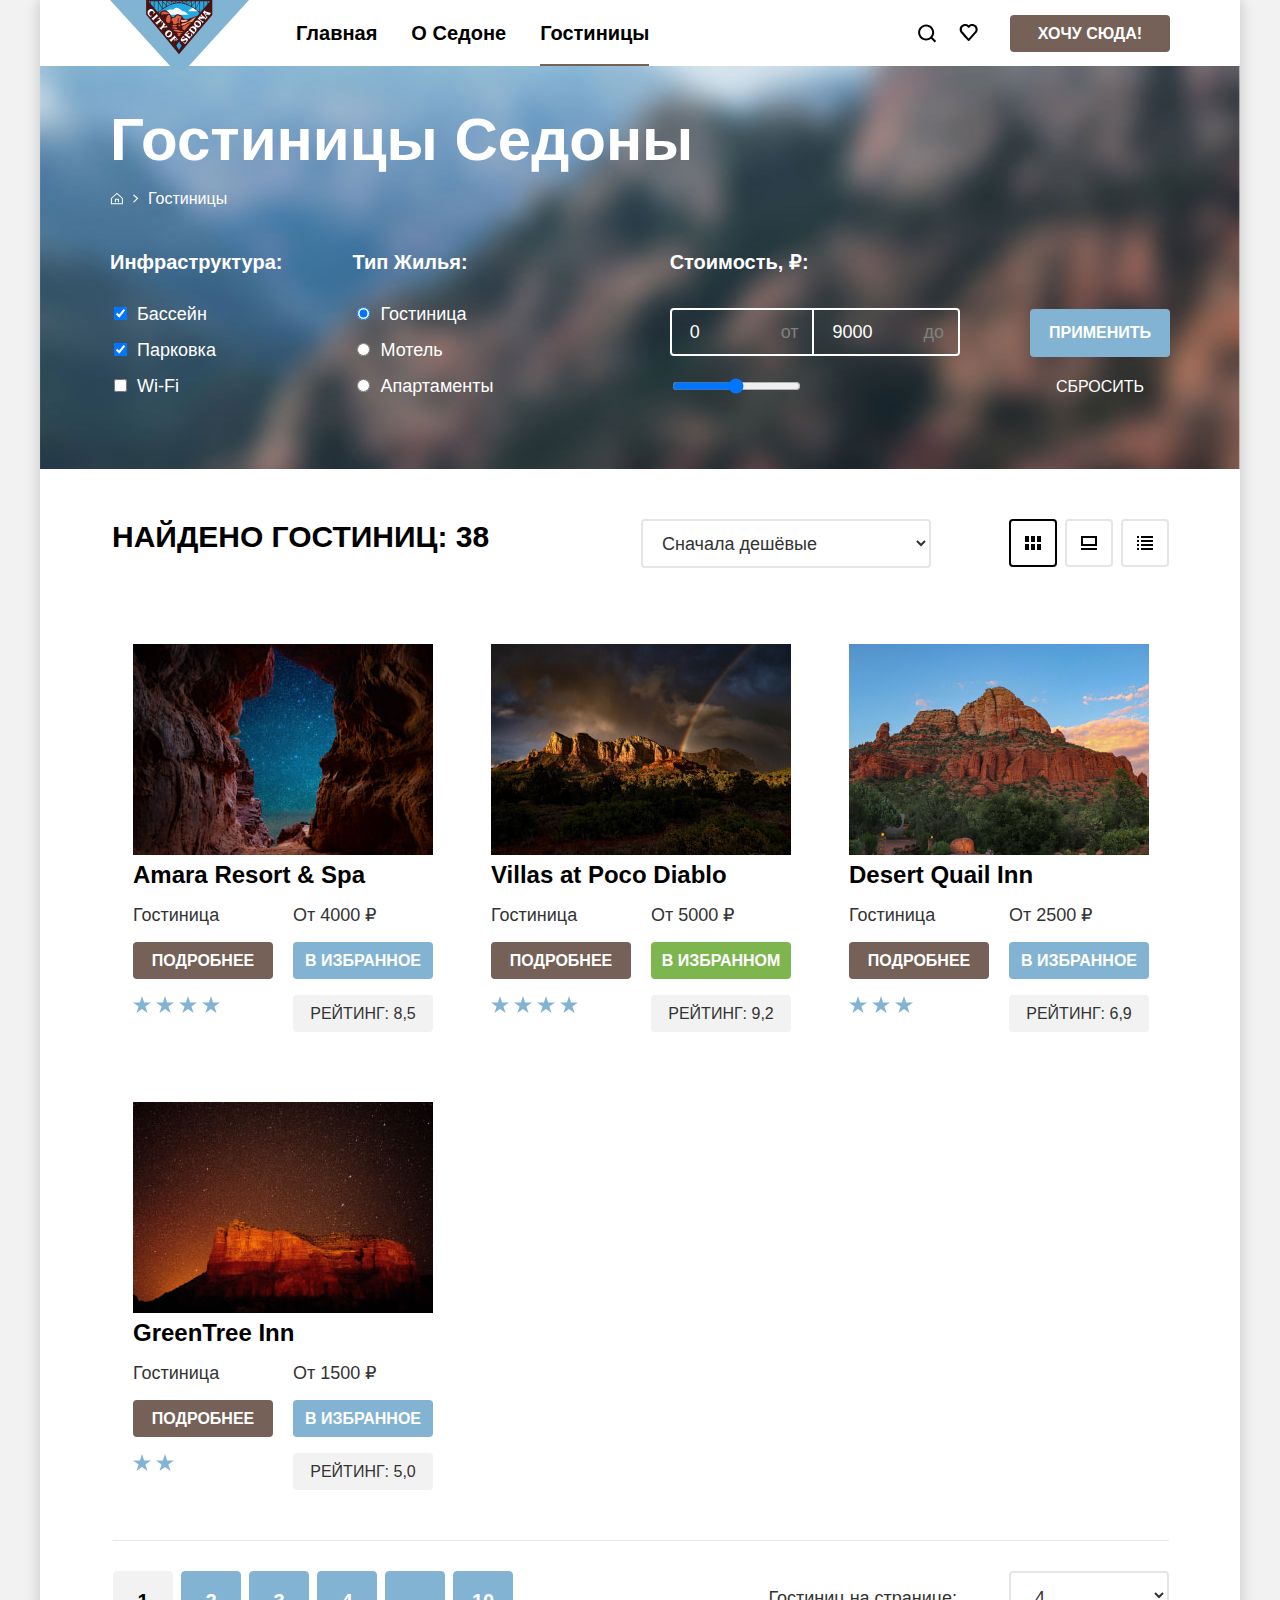
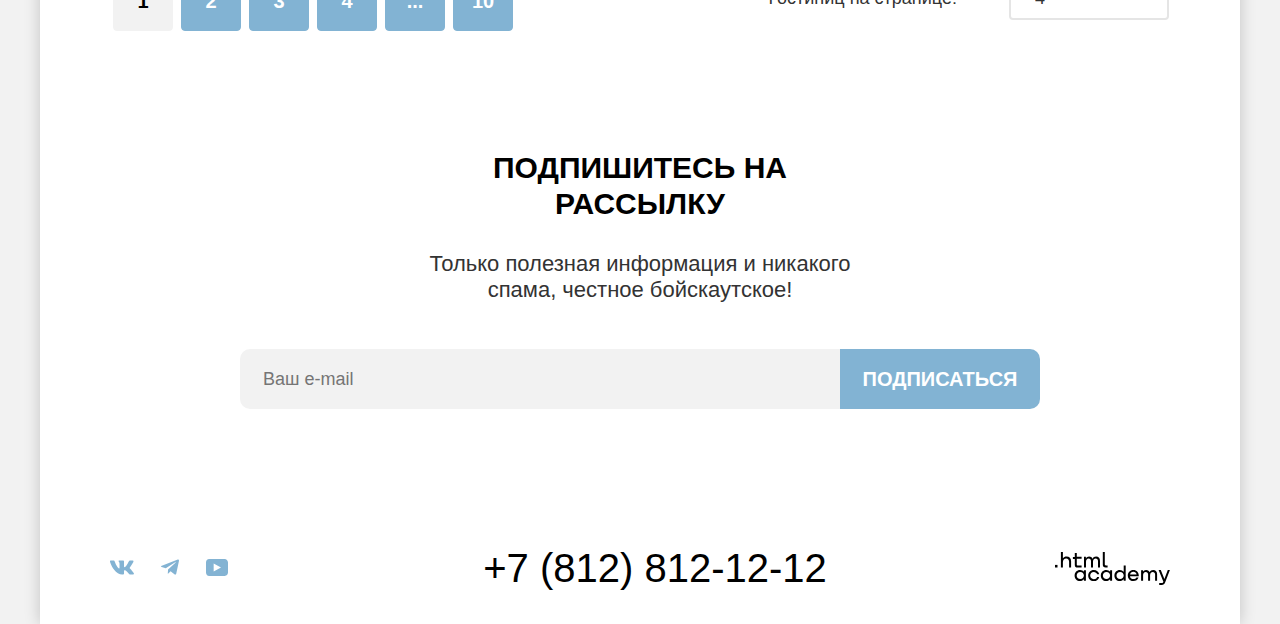
==== catalog.html @ 5675b935 "Сделаны правки после проверки PR." ====
<!DOCTYPE html>
<html lang="ru">
  <head>
    <meta charset="utf-8">
    <title>HTML Academy: Гостиницы Седоны</title>
    <link rel="stylesheet" href="styles/styles.css">
    <link rel="icon" type="image/x-icon" href="images/icons/favicon.svg">
  </head>
  <body>
    <div class="wrapper">
      <h1 class="visually-hidden">Добро пожаловать в Седону!</h1>
      <header class="page-header">
        <a class="page-header-logo" href="index.html"><img src="images/logo/city-of-sedona-logo.svg" width="139" height="70" alt="Логотип Седона"></a>
        <nav class="navigation">
          <h2 class="visually-hidden">Навигация по сайту</h2>
          <ul class="navigation-list">
            <li class="navigation-list-item"><a class="navigation-list-link" href="index.html">Главная</a></li>
            <li class="navigation-list-item"><a class="navigation-list-link" href="#">О Седоне</a></li>
            <li class="navigation-list-item item-current"><a class="navigation-list-link link-current" href="catalog.html">Гостиницы</a></li>
          </ul>
          <ul class="navigation-user">
            <li class="navigation-user-item">
              <a class="navigation-user-link" href="#">
                <span class="visually-hidden">Поиск</span>
                <svg class="navigation-icon" width="19" height="19" viewBox="0 0 19 19" fill="currentColor" xmlns="http://www.w3.org/2000/svg">
                  <path d="M18.1585 17.05L14.448 13.35C15.4508 12.05 16.1528 10.35 16.1528 8.44995C16.1528 4.04995 12.5426 0.449951 8.13013 0.449951C3.71764 0.449951 0.107422 4.14995 0.107422 8.54995C0.107422 12.95 3.71764 16.55 8.13013 16.55C9.93524 16.55 11.6401 15.95 13.044 14.85L16.7545 18.55L18.1585 17.05ZM8.13013 14.55C4.82076 14.55 2.1131 11.85 2.1131 8.54995C2.1131 5.24995 4.82076 2.54995 8.13013 2.54995C11.4395 2.54995 14.1472 5.24995 14.1472 8.54995C14.1472 11.85 11.4395 14.55 8.13013 14.55Z"/>
                </svg>
              </a>
            </li>
            <li class="navigation-user-item">
              <a class="navigation-user-link" href="#">
                <span class="visually-hidden">Избранное</span>
                <svg class="navigation-icon" width="19" height="17" viewBox="0 0 19 17" fill="currentColor" xmlns="http://www.w3.org/2000/svg">
                  <path d="M9.57663 17C9.27578 17 8.97493 16.9 8.77436 16.6C3.35903 10.5 2.05534 9.1 1.75449 8.7C1.0525 7.8 0.651367 6.6 0.651367 5.4C0.651367 2.4 3.05818 0 6.16698 0C7.47067 0 8.67407 0.5 9.67691 1.3C10.6797 0.5 11.9834 0 13.1868 0C16.1954 0 18.7025 2.4 18.7025 5.4C18.7025 6.7 18.201 7.9 17.3988 8.8L10.3789 16.7C10.1783 16.9 9.97776 17 9.57663 17ZM3.5596 7.5C3.86045 7.9 7.06953 11.5 9.67691 14.4L15.8945 7.4C16.3959 6.9 16.5965 6.2 16.5965 5.4C16.5965 3.6 15.0922 2.1 13.2871 2.1C12.2843 2.1 11.2815 2.6 10.5795 3.4C10.2786 3.7 9.97776 3.8 9.67691 3.8C9.37606 3.8 9.07521 3.6 8.87464 3.4C8.17265 2.6 7.16982 2.1 6.16698 2.1C4.36187 2.1 2.85761 3.6 2.85761 5.4C2.75733 6.3 3.15846 7 3.5596 7.5C3.45931 7.5 3.45931 7.5 3.5596 7.5Z"/>
                </svg>
              </a>
            </li>
            <li class="navigation-user-item">
              <a href="#" class="button navigation-button">Хочу сюда!</a>
            </li>
          </ul>
        </nav>
      </header>
      <main class="main-container main-inner">
        <header class="inner-header">
          <h1 class="inner-header-title">Гостиницы Седоны</h1>
          <ul class="breadcrumbs">
            <li class="breadcrumbs-item">
              <a class="breadcrumbs-link" href="index.html">
                <span class="visually-hidden">Главная</span>
              </a>
            </li>
            <li class="breadcrumbs-item"><a class="breadcrumbs-link">Гостиницы</a></li>
          </ul>
          <form class="hotels-filter" action="https://echo.htmlacademy.ru/" method="get">
            <div class="form-group-column first">
              <fieldset class="hotels-filter-group">
                <legend class="hotels-filter-title">Инфраструктура:</legend>
                <ul class="hotels-filter-list">
                  <li class="hotels-filter-item">
                    <label class="control">
                      <input class="control-input" type="checkbox" name="swimming-pool" checked>Бассейн
                    </label>
                  </li>
                  <li class="hotels-filter-item">
                    <label class="control">
                      <input class="control-input" type="checkbox" name="parking" checked>Парковка
                    </label>
                  </li>
                  <li class="hotels-filter-item">
                    <label class="control">
                      <input class="control-input" type="checkbox" name="wi-fi">Wi-Fi
                    </label>
                  </li>
                </ul>
              </fieldset>
              <fieldset class="hotels-filter-group">
                <legend class="hotels-filter-title">Тип Жилья:</legend>
                <ul class="hotels-filter-list">
                  <li class="hotels-filter-item">
                    <label class="control">
                      <input class="control-input" type="radio" name="housing-type" value="hotel" checked>Гостиница
                    </label>
                  </li>
                  <li class="hotels-filter-item">
                    <label class="control">
                      <input class="control-input" type="radio" name="housing-type" value="motel">Мотель
                    </label>
                  </li>
                  <li class="hotels-filter-item">
                    <label class="control">
                      <input class="control-input" type="radio" name="housing-type" value="apartments">Апартаменты
                    </label>
                  </li>
                </ul>
              </fieldset>
            </div>
            <div class="form-group-column second">
              <fieldset class="hotels-filter-group">
                <legend class="hotels-filter-title">Стоимость, ₽:</legend>
                <div class="range-input-container">
                  <input type="text" class="range-value-input" value="0">
                  <span class="range-value-text border">от</span>
                  <input type="text" class="range-value-input"  value="9000">
                  <span class="range-value-text">до</span>
                </div>
                <input type="range" class="range-control">
              </fieldset>
              <div class="buttons-group">
                <button class="button apply-filters-button" type="submit">Применить</button>
                <button class="button clear-filters-button" type="reset">Сбросить</button>
              </div>
            </div>
          </form>
        </header>
        <section class="catalog-hotels">
          <h2 class="visually-hidden">Результаты поиска</h2>
          <div class="catalog-hotels-result-header">
            <h3 class="catalog-hotels-title">Найдено Гостиниц: 38</h3>
            <div class="hotels-sorting-set">
              <select class="select-control sorting-select" aria-label="Сортировка">
                <option value="cheap">Сначала дешёвые</option>
                <option value="popular">Сначала популярные</option>
                <option value="expensive">Сначала дорогие</option>
              </select>
              <a href="#" class="button-view view-current">
                <span class="visually-hidden">Таблица</span>
                <img src="images/icons/icon-table.png" width="16" height="14">
              </a>
              <a class="button-view" href="#">
                <span class="visually-hidden">Слайдшоу</span>
                <img src="images/icons/icon-slideshow.png" width="16" height="14">
              </a>
              <a class="button-view" href="#">
                <span class="visually-hidden">Список</span>
                <img src="images/icons/icon-list.png" width="16" height="14">
              </a>
            </div>
          </div>
          <ul class="hotels-list">
            <li class="hotel-card">
              <a class="hotel-card-link" href="#">
                <img class="hotel-card-image" src="images/hotels/hotel-01.jpg" width="300" height="211" alt="Гостиница Amara Resort & Spa">
                <h4 class="hotel-card-title">Amara Resort & Spa</h4>
              </a>
              <div class="hotel-card-details">
                <span class="hotel-card-type">Гостиница</span>
                <span class="hotel-card-price">От 4000 ₽</span>
                <a class="button hotel-card-button-details" href="#">Подробнее</a>
                <a class="button hotel-card-button-to-favorites" href="#">В избранное</a>
                <div class="hotel-card-ratings-stars">
                  <span></span>
                  <span></span>
                  <span></span>
                  <span></span>
                </div>
                <span class="hotel-card-ratings-text">РЕЙТИНГ: 8,5</span>
              </div>
            </li>
            <li class="hotel-card">
              <a class="hotel-card-link" href="#">
                <img class="hotel-card-image" src="images/hotels/hotel-02.jpg" width="300" height="211" alt="Гостиница Villas at Poco Diablo">
                <h4 class="hotel-card-title">Villas at Poco Diablo</h4>
              </a>
              <div class="hotel-card-details">
                <span class="hotel-card-type">Гостиница</span>
                <span class="hotel-card-price">От 5000 ₽</span>
                <a class="button hotel-card-button-details" href="#">Подробнее</a>
                <a class="button hotel-card-button-in-favorites" href="#">В избранном</a>
                <div class="hotel-card-ratings-stars">
                  <span></span>
                  <span></span>
                  <span></span>
                  <span></span>
                </div>
                <span class="hotel-card-ratings-text">РЕЙТИНГ: 9,2</span>
              </div>
            </li>
            <li class="hotel-card">
              <a class="hotel-card-link" href="#">
                <img class="hotel-card-image" src="images/hotels/hotel-03.jpg" width="300" height="211" alt="Гостиница Desert Quail Inn">
                <h4 class="hotel-card-title">Desert Quail Inn</h4>
              </a>
              <div class="hotel-card-details">
                <span class="hotel-card-type">Гостиница</span>
                <span class="hotel-card-price">От 2500 ₽</span>
                <a class="button hotel-card-button-details" href="#">Подробнее</a>
                <a class="button hotel-card-button-to-favorites" href="#">В избранное</a>
                <div class="hotel-card-ratings-stars">
                  <span></span>
                  <span></span>
                  <span></span>
                </div>
                <span class="hotel-card-ratings-text">РЕЙТИНГ: 6,9</span>
              </div>
            </li>
            <li class="hotel-card">
              <a class="hotel-card-link" href="#">
                <img class="hotel-card-image" src="images/hotels/hotel-04.jpg" width="300" height="211" alt="Гостиница GreenTree Inn">
                <h4 class="hotel-card-title">GreenTree Inn</h4>
              </a>
              <div class="hotel-card-details">
                <span class="hotel-card-type">Гостиница</span>
                <span class="hotel-card-price">От 1500 ₽</span>
                <a class="button hotel-card-button-details" href="#">Подробнее</a>
                <a class="button hotel-card-button-to-favorites" href="#">В избранное</a>
                <div class="hotel-card-ratings-stars">
                  <span></span>
                  <span></span>
                </div>
                <span class="hotel-card-ratings-text">РЕЙТИНГ: 5,0</span>
              </div>
            </li>
          </ul>
          <div class="pagination-container">
            <ul class="pagination">
              <li class="pagination-item current">
                <a class="pagination-link">1</a>
              </li>
              <li class="pagination-item">
                <a class="pagination-link" href="#">2</a>
              </li>
              <li class="pagination-item">
                <a class="pagination-link" href="#">3</a>
              </li>
              <li class="pagination-item">
                <a class="pagination-link" href="#">4</a>
              </li>
              <li class="pagination-item">
                <a class="pagination-link" href="#">...</a>
              </li>
              <li class="pagination-item">
                <a class="pagination-link" href="#">10</a>
              </li>
            </ul>
            <div class="pagination-settings">
              <label for="pagination-control">Гостиниц на странице:</label>
              <select class="select-control pagination-select" id="pagination-control" aria-label="Гостиниц на странице">
                <option value="1">1</option>
                <option value="2">2</option>
                <option value="3">3</option>
                <option value="4" selected>4</option>
              </select>
            </div>
          </div>
        </section>
        <section class="subscription-inner">
          <h2 class="visually-hidden">Форма подписки на рассылку</h2>
          <p class="subscription-title">Подпишитесь на рассылку</p>
          <p class="subscription-description">Только полезная информация и никакого спама, честное бойскаутское!</p>
          <form action="https://echo.htmlacademy.ru" class="subscription-form" method="post">
            <input class="subscription-form-input" type="email" name="subscription-form-email" placeholder="Ваш e-mail">
            <button class="button subscription-form-button" type="submit">ПОДПИСАТЬСЯ</button>
          </form>
        </section>
      </main>
      <footer class="page-footer">
        <section class="footer-social">
          <h2 class="visually-hidden">Давайте дружить</h2>
          <ul class="footer-social-list">
            <li class="footer-social-item">
              <a class="button-socials" href="https://vk.com/htmlacademy">
                <span class="visually-hidden">ВКонтакте</span>
                <svg width="24" height="15" viewBox="0 0 24 15" fill="currentColor" xmlns="http://www.w3.org/2000/svg">
                  <path fill-rule="evenodd" clip-rule="evenodd" d="M23.45 1.448C23.616 0.902 23.45 0.5 22.655 0.5H20.03C19.362 0.5 19.054 0.847 18.887 1.23C18.887 1.23 17.552 4.426 15.661 6.502C15.049 7.104 14.771 7.295 14.437 7.295C14.27 7.295 14.019 7.104 14.019 6.557V1.448C14.019 0.792 13.835 0.5 13.279 0.5H9.151C8.734 0.5 8.483 0.804 8.483 1.093C8.483 1.714 9.429 1.858 9.526 3.606V7.404C9.526 8.237 9.373 8.388 9.039 8.388C8.149 8.388 5.984 5.177 4.699 1.503C4.45 0.788 4.198 0.5 3.527 0.5H0.9C0.15 0.5 0 0.847 0 1.23C0 1.912 0.89 5.3 4.145 9.781C6.315 12.841 9.37 14.5 12.153 14.5C13.822 14.5 14.028 14.132 14.028 13.497V11.184C14.028 10.447 14.186 10.3 14.715 10.3C15.105 10.3 15.772 10.492 17.33 11.967C19.11 13.716 19.403 14.5 20.405 14.5H23.03C23.78 14.5 24.156 14.132 23.94 13.404C23.702 12.68 22.852 11.629 21.725 10.382C21.113 9.672 20.195 8.907 19.916 8.524C19.527 8.033 19.638 7.814 19.916 7.377C19.916 7.377 23.116 2.951 23.449 1.448H23.45Z"/>
                </svg>
              </a>
            </li>
            <li class="footer-social-item">
              <a class="button-socials" href="https://t.me/htmlacademy">
                <span class="visually-hidden">Телеграм</span>
                <svg width="18" height="16" viewBox="0 0 18 16" fill="currentColor" xmlns="http://www.w3.org/2000/svg">
                  <path d="M16.7855 0.59926L0.840977 6.74776C-0.247172 7.18481 -0.240877 7.79184 0.641333 8.06253L4.73493 9.33953L14.2063 3.3637C14.6542 3.09121 15.0634 3.2378 14.727 3.53636L7.05332 10.4619H7.05152L7.05332 10.4628L6.77094 14.6823C7.18462 14.6823 7.36718 14.4925 7.5992 14.2686L9.58754 12.3351L13.7234 15.39C14.486 15.81 15.0337 15.5941 15.2234 14.6841L17.9384 1.88885C18.2163 0.774623 17.513 0.270117 16.7855 0.59926Z"/>
                </svg>
              </a>
            </li>
            <li class="footer-social-item">
              <a class="button-socials" href="https://www.youtube.com/user/htmlacademyru">
                <span class="visually-hidden">YouTube</span>
                <svg width="22" height="17" viewBox="0 0 22 17" fill="currentColor" xmlns="http://www.w3.org/2000/svg">
                  <path d="M18.607 0H3.17413C1.31343 0 0 1.59375 0 3.4V13.4937C0 15.4062 1.31343 17 3.17413 17H18.8259C20.4677 17 22 15.4062 22 13.6V3.4C21.7811 1.59375 20.4677 0 18.607 0ZM7.66169 12.5375V4.4625L14.995 8.5L7.66169 12.5375Z"/>
                </svg>
              </a>
            </li>
          </ul>
        </section>
        <section class="footer-contacts">
          <h2 class="visually-hidden">Контакты</h2>
          <a class="footer-contacts-phone" href="tel:+7(812)8121212">+7 (812) 812-12-12</a>
        </section>
        <p class="footer-logo">
          <a class="htmlacademy-link" href="https://htmlacademy.ru/">
            <span class="visually-hidden">Сделано в .html academy</span>
            <svg width="115" height="33" viewBox="0 0 115 33" fill="currentColor" xmlns="http://www.w3.org/2000/svg">
              <path d="M0 12.9V15.5H2.5V12.9H0Z" fill="currentColor"/>
              <path d="M11.6 4.5C10 4.5 8.8 5.2 8 6.2H7.9V0H5.9V15.5H7.9V10.2C7.9 8.1 9.2 6.6 11.2 6.6C13 6.6 14.1 8 14.1 9.8V15.5H16.1V9.4C16.2 6.4 14.3 4.5 11.6 4.5Z" fill="currentColor"/>
              <path d="M26.6 4.8H21.8V1.1H19.8V4.9H17.9V6.9H19.8V12.9C19.8 14.6 20.8 15.6 22.5 15.6H26.6V13.6H22.9C22.2 13.6 21.8 13.2 21.8 12.5V6.8H26.6V4.8Z" fill="currentColor"/>
              <path d="M41.1 4.6C39.5 4.6 38.2 5.4 37.6 6.7H37.5C36.9 5.5 35.7 4.6 34.1 4.6C32.7 4.6 31.6 5.4 31 6.4H30.9V4.8H29V15.4H31V10C31 8 32 6.5 33.6 6.5C35.1 6.5 36 7.5 36 9.1V15.4H38V9.8C38 7.4 39.4 6.5 40.6 6.5C42.1 6.5 43 7.5 43 9.1V15.4H45V8.9C45.1 6.4 43.6 4.6 41.1 4.6Z" fill="currentColor"/>
              <path d="M47.8 12.7C47.8 14.4 48.8 15.4 50.6 15.4H52.6V13.4H50.9C50.2 13.4 49.8 13 49.8 12.3V0H47.8V12.7Z" fill="currentColor"/>
              <path d="M28.9 19.7C28 18.6 26.7 17.9 25 17.9C21.9 17.9 19.6 20.2 19.6 23.5C19.6 26.8 21.9 29.1 25 29.1C26.8 29.1 28 28.3 28.8 27.2H28.9V28.8H30.9V18.2H28.9V19.7ZM25.3 27.1C23.1 27.1 21.7 25.5 21.7 23.5C21.7 21.5 23.1 19.9 25.3 19.9C27.5 19.9 28.9 21.5 28.9 23.5C28.9 25.4 27.5 27.1 25.3 27.1Z" fill="currentColor"/>
              <path d="M44.2 22C43.7 19.6 41.6 17.9 38.8 17.9C35.4 17.9 33.2 20.4 33.2 23.5C33.2 26.6 35.4 29.1 38.8 29.1C41.6 29.1 43.7 27.3 44.2 24.9H42.1C41.7 26.2 40.4 27.2 38.8 27.2C36.6 27.2 35.2 25.6 35.2 23.6C35.2 21.6 36.6 20 38.8 20C40.4 20 41.6 21 42.1 22.2H44.2V22Z" fill="currentColor"/>
              <path d="M55.1 19.7C54.2 18.6 52.9 17.9 51.2 17.9C48.1 17.9 45.8 20.2 45.8 23.5C45.8 26.8 48.1 29.1 51.2 29.1C53 29.1 54.2 28.3 55 27.2H55.1V28.8H57.1V18.2H55.1V19.7ZM51.5 27.1C49.3 27.1 47.9 25.5 47.9 23.5C47.9 21.5 49.3 19.9 51.5 19.9C53.7 19.9 55.1 21.5 55.1 23.5C55.1 25.4 53.6 27.1 51.5 27.1Z" fill="currentColor"/>
              <path d="M68.7 19.8C67.8 18.7 66.5 17.9 64.8 17.9C61.7 17.9 59.4 20.2 59.4 23.5C59.4 26.8 61.6 29.1 64.8 29.1C66.5 29.1 67.8 28.3 68.6 27.3H68.7V28.8H70.7V13.4H68.7V19.8ZM65.1 27.1C62.9 27.1 61.5 25.5 61.5 23.5C61.5 21.5 62.9 19.9 65.1 19.9C67.3 19.9 68.7 21.5 68.7 23.5C68.6 25.5 67.2 27.1 65.1 27.1Z" fill="currentColor"/>
              <path d="M78.3 17.9C75 17.9 72.8 20.4 72.8 23.5C72.8 26.5 74.9 29.1 78.3 29.1C80.8 29.1 82.8 27.8 83.5 25.5H81.4C80.9 26.5 79.8 27.1 78.4 27.1C76.5 27.1 75.1 25.8 75 24.2H83.8C84 20.6 81.8 17.9 78.3 17.9ZM78.3 19.8C80 19.8 81.3 20.8 81.6 22.4H75.1C75.4 20.9 76.6 19.8 78.3 19.8Z" fill="currentColor"/>
              <path d="M98.2 17.9C96.6 17.9 95.3 18.7 94.6 19.9H94.5C93.9 18.7 92.7 17.9 91.1 17.9C89.7 17.9 88.6 18.6 88 19.7V18.2H86.1V28.8H88.1V23.4C88.1 21.4 89.1 20 90.7 19.9C92.2 19.9 93.1 20.9 93.1 22.5V28.8H95.1V23.2C95.1 20.8 96.5 19.9 97.7 19.9C99.2 19.9 100.1 20.9 100.1 22.5V28.8H102.1V22.3C102.2 19.7 100.7 17.9 98.2 17.9Z" fill="currentColor"/>
              <path d="M109.4 27L105.8 18.1H103.6L108.4 29.7C108.1 30.6 107.7 30.9 106.7 30.9H104.2V32.9H106.7C108.5 32.9 109.5 32.1 110.2 30.3L114.9 18.1H112.8L109.4 27Z" fill="currentColor"/>
            </svg>
          </a>
        </p>
      </footer>
    </div>
  </body>
</html>
---- styles/styles.css ----
@charset "UTF-8";

@font-face {
  font-family: "PT Sans";
  font-style: normal;
  font-weight: 400;
  src: url("../fonts/ptsans-400.woff2") format("woff2");
  font-display: swap;
}

@font-face {
  font-family: "PT Sans";
  font-style: normal;
  font-weight: 700;
  src: url("../fonts/ptsans-700.woff2") format("woff2");
  font-display: swap;
}

.visually-hidden {
  position: absolute;
  width: 1px;
  height: 1px;
  margin: -1px;
  border: 0;
  padding: 0;
  white-space: nowrap;
  clip-path: inset(100%);
  clip: rect(0 0 0 0);
  overflow: hidden;
}

fieldset {
  padding: 0.35em 0.75em 0.625em;
}

legend {
  box-sizing: border-box;
  color: inherit;
  display: table;
  max-width: 100%;
  padding: 0;
  white-space: normal;
}

ul, li {
  margin: 0;
  padding: 0;
}

li {
  list-style: none;
}

h1, h2, h3, h4, h5, h6 {
  padding: 0;
  margin: 0;
}

p {
  padding: 0;
  margin: 0;
}

html {
  height: 100%;
}

body {
  margin: 0;
  padding: 0;
  height: 100%;
  font-family: "PT Sans", sans-serif;
  font-size: 18px;
  line-height: 21px;
  font-weight: 400;
  background-color: #F2F2F2;
  color: #000000;
}

.wrapper {
  display: flex;
  flex-direction: column;
  max-width: 1200px;
  width: 1200px;
  margin: 0 auto;
  min-height: 100%;
  background-color: #FFFFFF;
  box-shadow: 0 0 15px rgba(0, 0, 0, 0.2);
}

.main-container {
  flex-grow: 1;
}

/* Site Buttons */
.button,
.button:visited {
  font-family: inherit;
  font-size: 16px;
  line-height: 20px;
  font-weight: 700;
  text-transform: uppercase;
  text-decoration: none;
  display: inline-block;
  text-align: center;
  box-sizing: border-box;
  width: 140px;
  height: 37px;
  border-radius: 4px;
  padding: 9px 0 8px 0;
  color: #FFFFFF;
  cursor: pointer;
}

.navigation-button {
  background-color: #756157;
  width: 160px;
}
.hotel-card-button-details {
  background-color: #756157;
}
.hotel-card-button-to-favorites {
  background-color: #82B3D3;
}
.hotel-card-button-in-favorites {
  background-color: #7DB54F;
}
.apply-filters-button {
  background-color: #82B3D3;
  border: none;
  height: 48px;
  padding: 14px 15px;
}
.clear-filters-button {
  background-color: transparent;
  border: none;
  width: 140px;
  height: auto;
  font-weight: normal;
  padding: 0;
  margin: 20px 0 0 0;
}
.search-hotels-button {
  border: none;
  height: 60px;
  width: 574px;
  background-color: #756157;
  font-weight: 700;
  font-size: 20px;
  line-height: 36px;
}

/* Page Header */
.page-header {
  display: flex;
  box-sizing: border-box;
  width: 100%;
  padding: 0 70px;
}
.page-header-logo {
  height: 66px;
  width: 139px;
  max-width: 139px;
  z-index: 100;
}
/* Main Site Navigation */
.navigation {
  display: flex;
  flex-grow: 1;
  margin: 0 0 0 47px;
}
.navigation-list {
  display: flex;
  flex-wrap: wrap;
  box-sizing: border-box;
  align-items: flex-start;
  padding: 0;
  margin: 0;
  z-index: 100;
}
.navigation-list-item {
  margin-right: 34px;
  padding-top: 20px;
  padding-bottom: 18px;
}
.navigation-list-item.item-current {
  border-bottom: 2px solid #756257;
}
.navigation-list-link {
  font-size: 20px;
  line-height: 26px;
  font-weight: 700;
  color: #000000;
  text-transform: capitalize;
  text-decoration: none;
}

.navigation-user {
  display: flex;
  margin: 0 0 0 auto;
  padding: 0;
}
.navigation-user-item {
  align-self: center;
  margin-right: 22px;
}
.navigation-user-item:last-child {
  margin-right: 0;
}

.navigation-user-link {
  display: block;
  color: #000000;
  width: 19px;
  height: 19px;
  text-align: center;
}
.navigation-button {
  margin-left: 10px;
}

/* Main Page Content Elements */
/*                            */
.main-index {
  margin-top: -1px;
}
.intro {
  background-image: url("../images/backgrounds/background-triangle-index.svg"), url("../images/backgrounds/background-index.jpg");
  text-align: center;
  padding-top: 65px;
  background-position-x: 50%;
  background-position-y: 100%;
  background-repeat: no-repeat;
  background-size: auto, 1200px 487px;
  box-sizing: border-box;
  min-height: 487px
}

/* Advantages List */
.advantages {
  text-align: center;
}
.advantages-section-header {
  box-sizing: border-box;
  padding: 63px 40px 90px;
}
.advantages-section-title {
  width: 620px;
  font-size: 30px;
  line-height: 36px;
  font-weight: 700;
  text-align: center;
  text-transform: uppercase;
  margin: 0 auto 30px;
}
.advantages-section-subtitle {
  width: 655px;
  font-weight: 400;
  font-size: 22px;
  line-height: 26px;
  color: #333333;
  text-align: center;
  margin: 0 auto 30px;
}

.advantages-list {
  margin: 0;
  padding: 0;
  display: flex;
  flex-flow: row wrap;
}
.advantages-item {
  counter-increment: advantage_counter;
  flex-basis: 400px;
  padding-bottom: 103px;
  background-color: rgba(131, 179, 211, 0.2);
}
.advantages-item:nth-child(2n+1) {
  background-color: rgba(131, 179, 211, 0.12);
}
.advantages-item.has-image {
  flex-basis: 100%;
  display: flex;
  flex-flow: row wrap;
  padding-bottom: 0;
}
.advantages-title {
  font-size: 24px;
  line-height: 28px;
  font-weight: 700;
  text-transform: uppercase;
  padding-right: 110px;
  padding-left: 110px;
  margin-top: 103px;
  margin-bottom: 29px;
}
.advantages-tile {
  width: 400px;
  padding: 90px 0 56px 0;
  box-sizing: border-box;
  background: #82B3D3;
  color: #ffffff;
}
.advantages-tile .advantages-title {
  margin-top: 3px;
  margin-bottom: 29px;
  padding-right: 85px;
  padding-left: 85px;
}

.advantages-description {
  padding-left: 85px;
  padding-right: 85px;
}
.advantages-description::before {
  content: "— №" counter(advantage_counter) " —";
  display: block;
  padding-bottom: 30px;
}
/* Advantages Features List */
.advantages-features {
  flex-basis: 100%;
  display: flex;
  margin: 0;
  padding: 0;
  counter-reset: advantage_counter;
  background-color: #FFFFFF;
}
.advantages-features .advantages-feature {
  position: relative;
  width: 400px;
  box-sizing: border-box;
  padding: 80px 80px 80px;
  background-color: #FFFFFF;
}
.advantages-features .advantages-feature:nth-child(2n+1) {
  background-color: rgba(131, 179, 211, 0.12);
}

.advantages-feature-title {
  font-size: 24px;
  line-height: 28px;
  font-weight: 700;
  text-transform: uppercase;
  margin: 104px 0 29px 0;
  padding: 0;
}
.advantages-feature-title::before {
  position: absolute;
  left: 163px;
  content: '';
  width: 75px;
  height: 76px;
  background-repeat: no-repeat;
}
.advantages-feature.home,
.advantages-feature.souvenirs {
  background-color: #FFFFFF;
}
.advantages-feature.home .advantages-feature-title::before {
  background-image: url("../images/icons/advantages/icon-home.svg");
  top: 81px;
}
.advantages-feature.food .advantages-feature-title::before {
  top: 81px;
  background-image: url("../images/icons/advantages/icon-food.svg");
}
.advantages-feature.souvenirs .advantages-feature-title::before {
  top: 78px;
  background-image: url("../images/icons/advantages/icon-souvenirs.svg");
}

.advantages-feature-description {
  color: #333333;
}

/* Hotels Search */
.search-hotels {
  text-align: center;
  box-sizing: border-box;
  padding: 91px 300px 93px 300px;
}
.search-title {
  font-size: 30px;
  line-height: 36px;
  font-weight: 700;
  text-transform: uppercase;
  margin: 0 0 29px 0;
}
.search-description {
  font-size: 22px;
  line-height: 26px;
  font-weight: 400;
  color: #333333;
  margin: 0 0 56px 0;
}

/* Subscription Form */

.subscription,
.subscription-inner {
  background-image: url("../images/backgrounds/background-subscribe.jpg");
  text-align: center;
  color: #FFFFFF;
  box-sizing: border-box;
  padding: 94px 40px 94px;
}
.subscription-title {
  font-size: 30px;
  line-height: 36px;
  font-weight: 700;
  text-transform: uppercase;
  text-align: center;
  color: #FFFFFF;
  width: 404px;
  margin: 0 auto 29px;
}
.subscription-description {
  font-size: 22px;
  line-height: 26px;
  font-weight: 400;
  text-align: center;
  width: 475px;
  margin: 0 auto 46px;
}
.subscription-inner {
  background-image: none;
}
.subscription-inner .subscription-title {
  color: #000000;
}
.subscription-inner .subscription-description {
  color: #333333;
}
.subscription-form {
  display: flex;
  width: 800px;
  margin: 0 auto;
}
.subscription-form-input {
  width: 600px;
  height: 60px;
  box-sizing: border-box;
  padding: 12px 10px 12px 23px;
  border: none;
  border-radius: 10px 0 0 10px;
  color: #000000;
  outline: none;
  background-color: #F2F2F2;
  font-family: inherit;
  font-size: 18px;
  font-weight: 400;
}
.subscription-form-button {
  height: 60px;
  width: 200px;
  box-sizing: border-box;
  padding: 12px 15px;
  background: #82B3D3;
  border: none;
  border-radius: 0 10px 10px 0;
  outline: none;
  font-family: inherit;
  font-size: 20px;
  font-weight: 700;
}

/* Page Footer */
.page-footer {
  display: flex;
  box-sizing: border-box;
  align-items: center;
  width: 100%;
  padding: 40px 70px 34px;
}
.footer-social {
  margin: 0;
  padding:0;

}
.footer-social-list {
  display: flex;
  flex-wrap: wrap;
  margin-top: 6px;
}
.footer-social-item {
  display: flex;
  flex-direction: column;
  justify-content: center;
  align-items: center;
  padding: 0;
  margin: 0 27px 0 0;
}

.footer-contacts {
  flex-grow: 1;
  text-align: center;
  margin: 3px 0 0 0;
}
.footer-contacts-phone {
  display: block;
  font-size: 40px;
  line-height: 40px;
  font-weight: 400;
  color: #000000;
  text-decoration: none;
}

.footer-logo {
  margin: 9px 0 0 0;
}
.button-socials {
  display: block;
  color: #83B3D3;
}
.button-socials:hover {
  color: #68A2CA;
}
.button-socials:active {
  color: rgba(104, 162, 202, 0.3);
}

.htmlacademy-link {
  display: block;
  color: #000000;
}
.htmlacademy-link:hover {
  color: #756157;
}
.htmlacademy-link:active {
  color: rgba(117, 97, 87, 0.3);
}

/* Hotels Page */



.inner-header {
  background-image: url("../images/backgrounds/background-catalog.jpg");
  background-repeat: no-repeat;
  box-sizing: border-box;
  color: #FFFFFF;
  padding: 35px 70px 70px;
}
.inner-header-title {
  color: inherit;
  font-weight: 700;
  font-size: 60px;
  line-height: 78px;
  margin-bottom: 9px;
}

/* Breadcrumb */
.breadcrumbs {
  display: flex;
  align-items: center;
  margin-bottom:40px;
}
.breadcrumbs-item {
  padding-right: 10px;
}
.breadcrumbs-link {
  display: inline-block;
  color: #FFFFFF;
  font-weight: 400;
  font-size: 16px;
  line-height: 21px;
}
.breadcrumbs-item:first-child a::before {
  display: inline-block;
  content: '';
  background-image: url("../images/icons/icon-home-breadcrumb.svg");
  background-repeat: no-repeat;
  width: 13px;
  height: 13px;
  margin-bottom: -1px;
}
.breadcrumbs-item:not(:first-child) a::before {
  display: inline-block;
  content: '';
  background-image: url("../images/icons/icon-arrow.svg");
  background-repeat: no-repeat;
  background-position-y: 2px;
  width: 6px;
  height: 13px;
  margin-bottom: -1px;
  margin-right: 9px;
}

.breadcrumbs-link:hover {
  color: rgba(255, 255, 255, 0.6);
}
.breadcrumbs-link:active {
  color: rgba(255, 255, 255, 0.3);
}

/* Hotels Filters Section */

.hotels-filter {
  display: flex;
  border: 0 none;
}
.form-group-column {
  flex-grow: 1;
  display: flex;
}
.form-group-column.second {
  justify-content: flex-end;
}
.hotels-filter-group {
  border: 0 none;
  padding: 0;
  margin: 0 70px 0 0;
}

.buttons-group {
  padding: 60px 0 0 0;
  margin: 0;
}
.buttons-group .button {
  display: block;
}
.hotels-filter-title {
  font-weight: 700;
  font-size: 20px;
  line-height: 26px;
  text-transform: capitalize;
  margin-bottom: 29px;
}
.hotels-filter-item {
  margin-bottom: 15px;
}
.hotels-filter-item:last-child {
  margin-bottom: 0;
}
.control-input {
  margin-right: 10px;
}
.range-input-container {
  display: flex;
  border: 2px solid #FFFFFF;
  border-radius: 4px;
  margin-top: 4px;
  margin-bottom: 20px;
}
.range-value-input {
  width: 109px;
  height: 44px;
  box-sizing: border-box;
  padding: 2px 10px 2px 18px;
  border: none;
  color: white;
  outline: none;
  background-color: transparent;
  font-family: inherit;
  font-size: 18px;
  font-weight: 400;
}
.range-value-text {
  padding: 2px 14px 2px 0;
  color: gray;
  line-height: 40px;
}
.range-value-text.border {
  border-right: 2px solid #FFFFFF;
}

/* Select Controls */

.select-control {
  height: 49px;
  font-family: inherit;
  font-size: 18px;
  font-weight: 400;
  border: 2px solid #E5E5E5;
  border-radius: 4px;
  background-color: white;
  outline: none;
  color: #333333;
  margin: 0;
  padding: 0;
}

.sorting-select {
  width: 290px;
  padding: 12px 15px 12px;
  margin-right: 70px;
}
.pagination-select {
  width: 160px;
  padding: 14px 20px;
  margin-left: 47px;
}

/* Hotels Catalog */

.catalog-hotels-result-header {
  display: flex;
  padding: 50px 71px 56px 72px;
}
.catalog-hotels-title {
  flex-grow: 1;
  font-weight: 700;
  font-size: 30px;
  line-height: 36px;
  text-transform: uppercase;
}
.hotels-list {
  display: flex;
  flex-flow: wrap;
  padding-left: 73px;
  padding-right: 53px;
}

/* Hotel Card */

.hotel-card {
  box-sizing: border-box;
  width: 340px;
  padding: 20px;
  margin: 0 18px 30px 0;
}
.hotel-card-details {
  display: flex;
  flex-flow: wrap;
}
.hotel-card-type,
.hotel-card-price,
.button.hotel-card-button-details,
.button.hotel-card-button-to-favorites,
.button.hotel-card-button-in-favorites,
.hotel-card-ratings-stars,
.hotel-card-ratings-text {
  flex-grow: 1;
  align-self: center;
  display: block;
  width: 140px;
  margin-top: 16px;
}
.hotel-card-details > *:nth-child(2n+1) {
  margin-right: 20px;
}
.hotel-card-link {
  font-weight: 700;
  font-size: 24px;
  line-height: 28px;
  color: #000000;
  text-decoration: none;
}
.hotel-card-type,
.hotel-card-price {
  color: #333333;
}
.hotel-card-ratings-text {
  font-weight: 400;
  font-size: 16px;
  line-height: 20px;
  text-align: center;
  text-transform: uppercase;
  color: #333333;
  background: #F2F2F2;
  border-radius: 4px;
  padding: 9px 0 8px 0;
  box-sizing: border-box;
}
.hotel-card-ratings-stars {
  margin: 0;
}
.hotel-card-ratings-stars span {
  background-image: url("../images/icons/icon-star.svg");
  background-repeat: no-repeat;
  box-sizing: border-box;
  display: inline-block;
  width: 18px;
  height: 17px;
  margin-top: 3px;
}

/* Hotels Catalog Pagination */

.pagination-container {
  display: flex;
  padding-top: 30px;
  margin: 0 71px 25px 73px;
  border-top: 1px solid #E6E6E6;
}
.pagination {
  display: flex;
  flex-grow: 1;
}
.pagination-item {
  display: flex;
  box-sizing: border-box;
  justify-content: center;
  align-items: center;
  min-width: 60px;
  height: 60px;
  padding: 0 5px;
  margin-right: 8px;
  background: #82B3D3;
  border-width: 1px;
  border-style: solid;
  border-color: #82B3D3;
  border-radius: 4px;
}
.pagination-item:last-child {
  margin-right: 0;
}
.pagination-link {
  flex-grow: 1;
  text-align: center;
  font-weight: 700;
  font-size: 20px;
  line-height: 60px;
  text-transform: uppercase;
  text-decoration: none;
  color: #FFFFFF;

}
.pagination-item.current {
  background-color: #F2F2F2;
  border-color: #F2F2F2;
}
.pagination-item.current .pagination-link {
  color: #000000;
}

.pagination-settings {
  color: #333333;
}
.hotels-sorting-set {
  display: flex;
}

/* Hotels Sorting Buttons */
.button-view {
  display: flex;
  justify-content: center;
  align-items: center;
  box-sizing: border-box;
  padding: 14px 12px;
  margin-left: 8px;
  width: 48px;
  height: 48px;
  border: 2px solid #E5E5E5;
  border-radius: 4px;
}
.button-view:hover,
.button-view:active,
.button-view.view-current {
  border: 2px solid #000000;
}
.button-view:focus {
  border-color: #68A2CA;
}
/*************************/
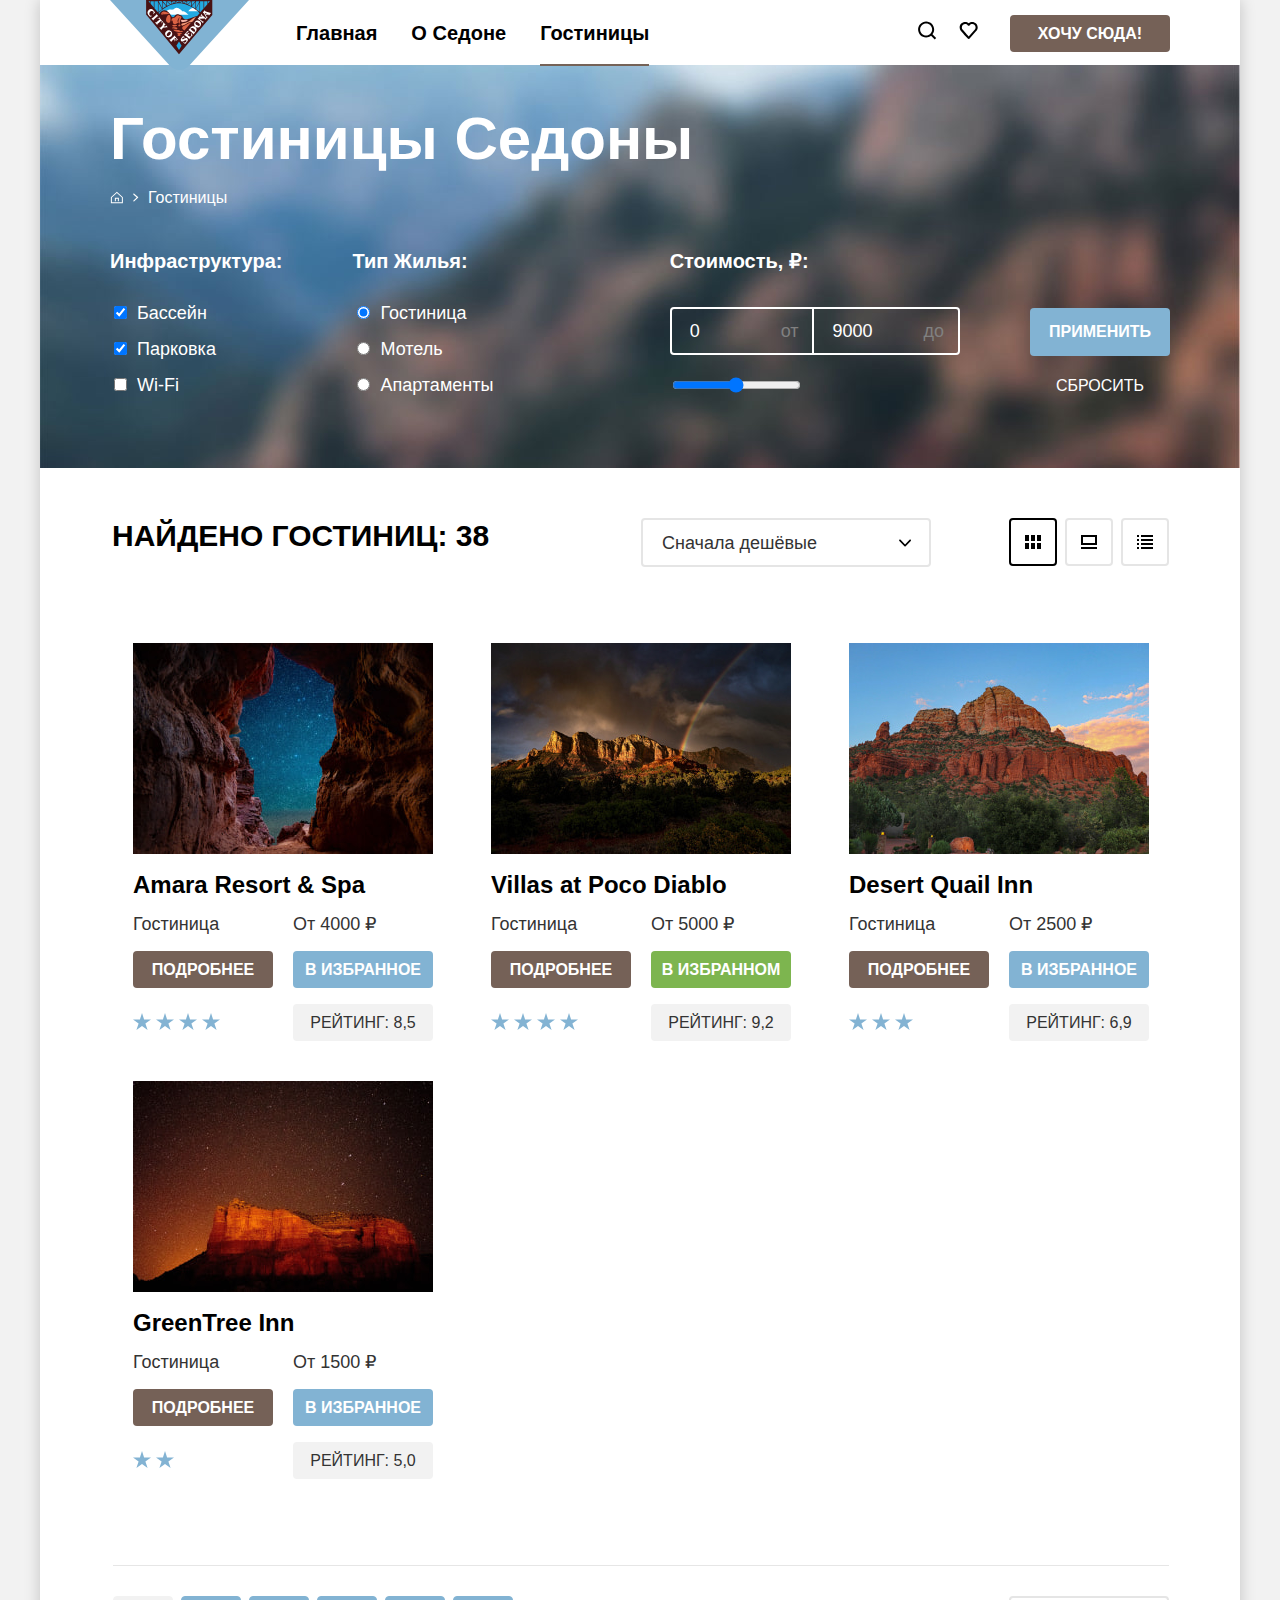
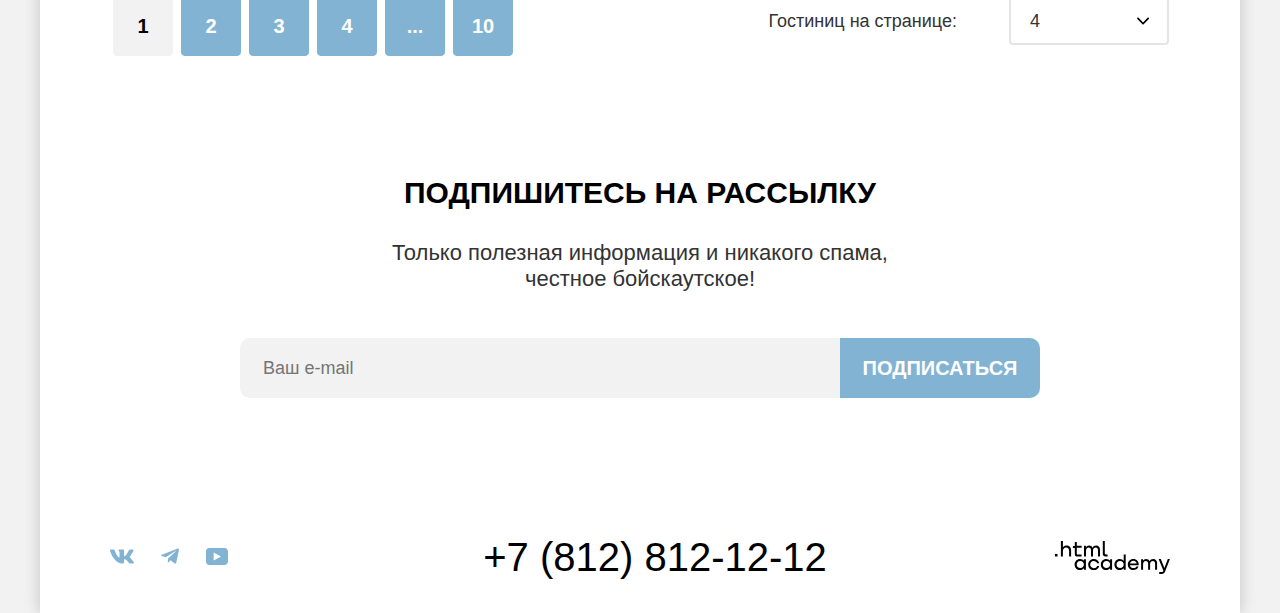
==== commit eb182752: "Merge pull request #7 from VicKnyazeva/master" ====
--- a/catalog.html
+++ b/catalog.html
@@ -16,7 +16,7 @@
           <ul class="navigation-list">
             <li class="navigation-list-item"><a class="navigation-list-link" href="index.html">Главная</a></li>
             <li class="navigation-list-item"><a class="navigation-list-link" href="#">О Седоне</a></li>
-            <li class="navigation-list-item item-current"><a class="navigation-list-link link-current" href="catalog.html">Гостиницы</a></li>
+            <li class="navigation-list-item item-current"><a class="navigation-list-link" href="catalog.html">Гостиницы</a></li>
           </ul>
           <ul class="navigation-user">
             <li class="navigation-user-item">
--- a/styles/styles.css
+++ b/styles/styles.css
@@ -180,19 +180,20 @@
 }
 .navigation-list-item {
   margin-right: 34px;
-  padding-top: 20px;
-  padding-bottom: 18px;
 }
 .navigation-list-item.item-current {
   border-bottom: 2px solid #756257;
 }
 .navigation-list-link {
+  display: block;
   font-size: 20px;
   line-height: 26px;
   font-weight: 700;
   color: #000000;
   text-transform: capitalize;
   text-decoration: none;
+  padding-top: 20px;
+  padding-bottom: 18px;
 }
 
 .navigation-user {
@@ -202,7 +203,7 @@
 }
 .navigation-user-item {
   align-self: center;
-  margin-right: 22px;
+  margin-right: 4px;
 }
 .navigation-user-item:last-child {
   margin-right: 0;
@@ -211,17 +212,16 @@
 .navigation-user-link {
   display: block;
   color: #000000;
-  width: 19px;
-  height: 19px;
-  text-align: center;
+  padding: 9px;
 }
 .navigation-button {
-  margin-left: 10px;
+  margin-left: 19px;
 }
 
 /* Main Page Content Elements */
 /*                            */
-.main-index {
+.main-index,
+.main-inner {
   margin-top: -1px;
 }
 .intro {
@@ -378,21 +378,26 @@
 .search-hotels {
   text-align: center;
   box-sizing: border-box;
-  padding: 91px 300px 93px 300px;
+  padding: 91px 40px 93px;
 }
 .search-title {
   font-size: 30px;
   line-height: 36px;
   font-weight: 700;
   text-transform: uppercase;
-  margin: 0 0 29px 0;
+  box-sizing: border-box;
+  margin: 0 auto 29px;
+  width: 500px;
+  text-align: center;
 }
 .search-description {
   font-size: 22px;
   line-height: 26px;
   font-weight: 400;
   color: #333333;
-  margin: 0 0 56px 0;
+  margin: 0 auto 56px;
+  width: 650px;
+  text-align: center;
 }
 
 /* Subscription Form */
@@ -412,7 +417,7 @@
   text-transform: uppercase;
   text-align: center;
   color: #FFFFFF;
-  width: 404px;
+  width: 500px;
   margin: 0 auto 29px;
 }
 .subscription-description {
@@ -420,7 +425,7 @@
   line-height: 26px;
   font-weight: 400;
   text-align: center;
-  width: 475px;
+  width: 500px;
   margin: 0 auto 46px;
 }
 .subscription-inner {
@@ -669,26 +674,65 @@
 
 .select-control {
   height: 49px;
+  width: 100%;
+  max-width: 100%;
+  box-sizing: border-box;
   font-family: inherit;
   font-size: 18px;
   font-weight: 400;
   border: 2px solid #E5E5E5;
   border-radius: 4px;
-  background-color: white;
   outline: none;
   color: #333333;
   margin: 0;
-  padding: 0;
+  padding: 12px 48px 11px 19px;
+  box-shadow: none;
+  -moz-appearance: none;
+  -webkit-appearance: none;
+  appearance: none;
+  background-color: #FFFFFF;
+  background-image: url("../images/icons/icon-arrow-bottom.svg"), linear-gradient(to bottom, #ffffff 0%,#ffffff 100%);
+  background-repeat: no-repeat, repeat;
+  background-position: right 18px top 50%, 0 0;
+  background-size: 12px auto, 100%;
+}
+.select-control::-ms-expand {
+  display: none;
+}
+.select-control:hover {
+  border-color: #68A2CA;
+}
+.select-control:focus {
+  border-color: #68A2CA;
+  box-shadow: none;
+  outline: none;
+}
+.select-control:active {
+  border-color: #3F5E72;
+}
+.select-control:disabled {
+  border-color: #E5E5E5;
+}
+.select-control option {
+  font-weight:normal;
+  background: #FFFFFF;
+  color: #333333;
+  padding: 10px;
+}
+
+*[dir="rtl"] .select-control,
+:root:lang(ar) .select-control,
+:root:lang(iw) .select-control {
+  background-position: left 18px top 50%, 0 0;
+  padding: 12px 19px 11px 48px;
 }
 
 .sorting-select {
   width: 290px;
-  padding: 12px 15px 12px;
   margin-right: 70px;
 }
 .pagination-select {
   width: 160px;
-  padding: 14px 20px;
   margin-left: 47px;
 }
 
@@ -705,11 +749,14 @@
   line-height: 36px;
   text-transform: uppercase;
 }
+
 .hotels-list {
-  display: flex;
-  flex-flow: wrap;
+  display: grid;
+  grid-template-columns: 340px 340px 340px;
+  gap: 0 18px;
   padding-left: 73px;
   padding-right: 53px;
+  margin: 0 0 66px 0;
 }
 
 /* Hotel Card */
@@ -718,11 +765,11 @@
   box-sizing: border-box;
   width: 340px;
   padding: 20px;
-  margin: 0 18px 30px 0;
 }
 .hotel-card-details {
-  display: flex;
-  flex-flow: wrap;
+  display: grid;
+  grid-template-columns: 140px 140px;
+  gap: 16px 20px;
 }
 .hotel-card-type,
 .hotel-card-price,
@@ -731,21 +778,24 @@
 .button.hotel-card-button-in-favorites,
 .hotel-card-ratings-stars,
 .hotel-card-ratings-text {
-  flex-grow: 1;
-  align-self: center;
   display: block;
   width: 140px;
-  margin-top: 16px;
-}
-.hotel-card-details > *:nth-child(2n+1) {
-  margin-right: 20px;
-}
+  align-self: center;
+}
+
 .hotel-card-link {
+  display: block;
   font-weight: 700;
   font-size: 24px;
   line-height: 28px;
   color: #000000;
   text-decoration: none;
+}
+.hotel-card-image {
+  display: block;
+}
+.hotel-card-title {
+  margin: 17px 0 15px;
 }
 .hotel-card-type,
 .hotel-card-price {
@@ -764,7 +814,7 @@
   box-sizing: border-box;
 }
 .hotel-card-ratings-stars {
-  margin: 0;
+  margin: 0 20px 0 0;
 }
 .hotel-card-ratings-stars span {
   background-image: url("../images/icons/icon-star.svg");
@@ -780,9 +830,15 @@
 
 .pagination-container {
   display: flex;
-  padding-top: 30px;
-  margin: 0 71px 25px 73px;
+  flex-wrap: wrap;
+  padding: 0 71px 25px 73px;
+}
+.pagination-container::before {
+  flex-grow: 1;
+  content: '';
+  width: 100%;
   border-top: 1px solid #E6E6E6;
+  margin-bottom: 30px;
 }
 .pagination {
   display: flex;
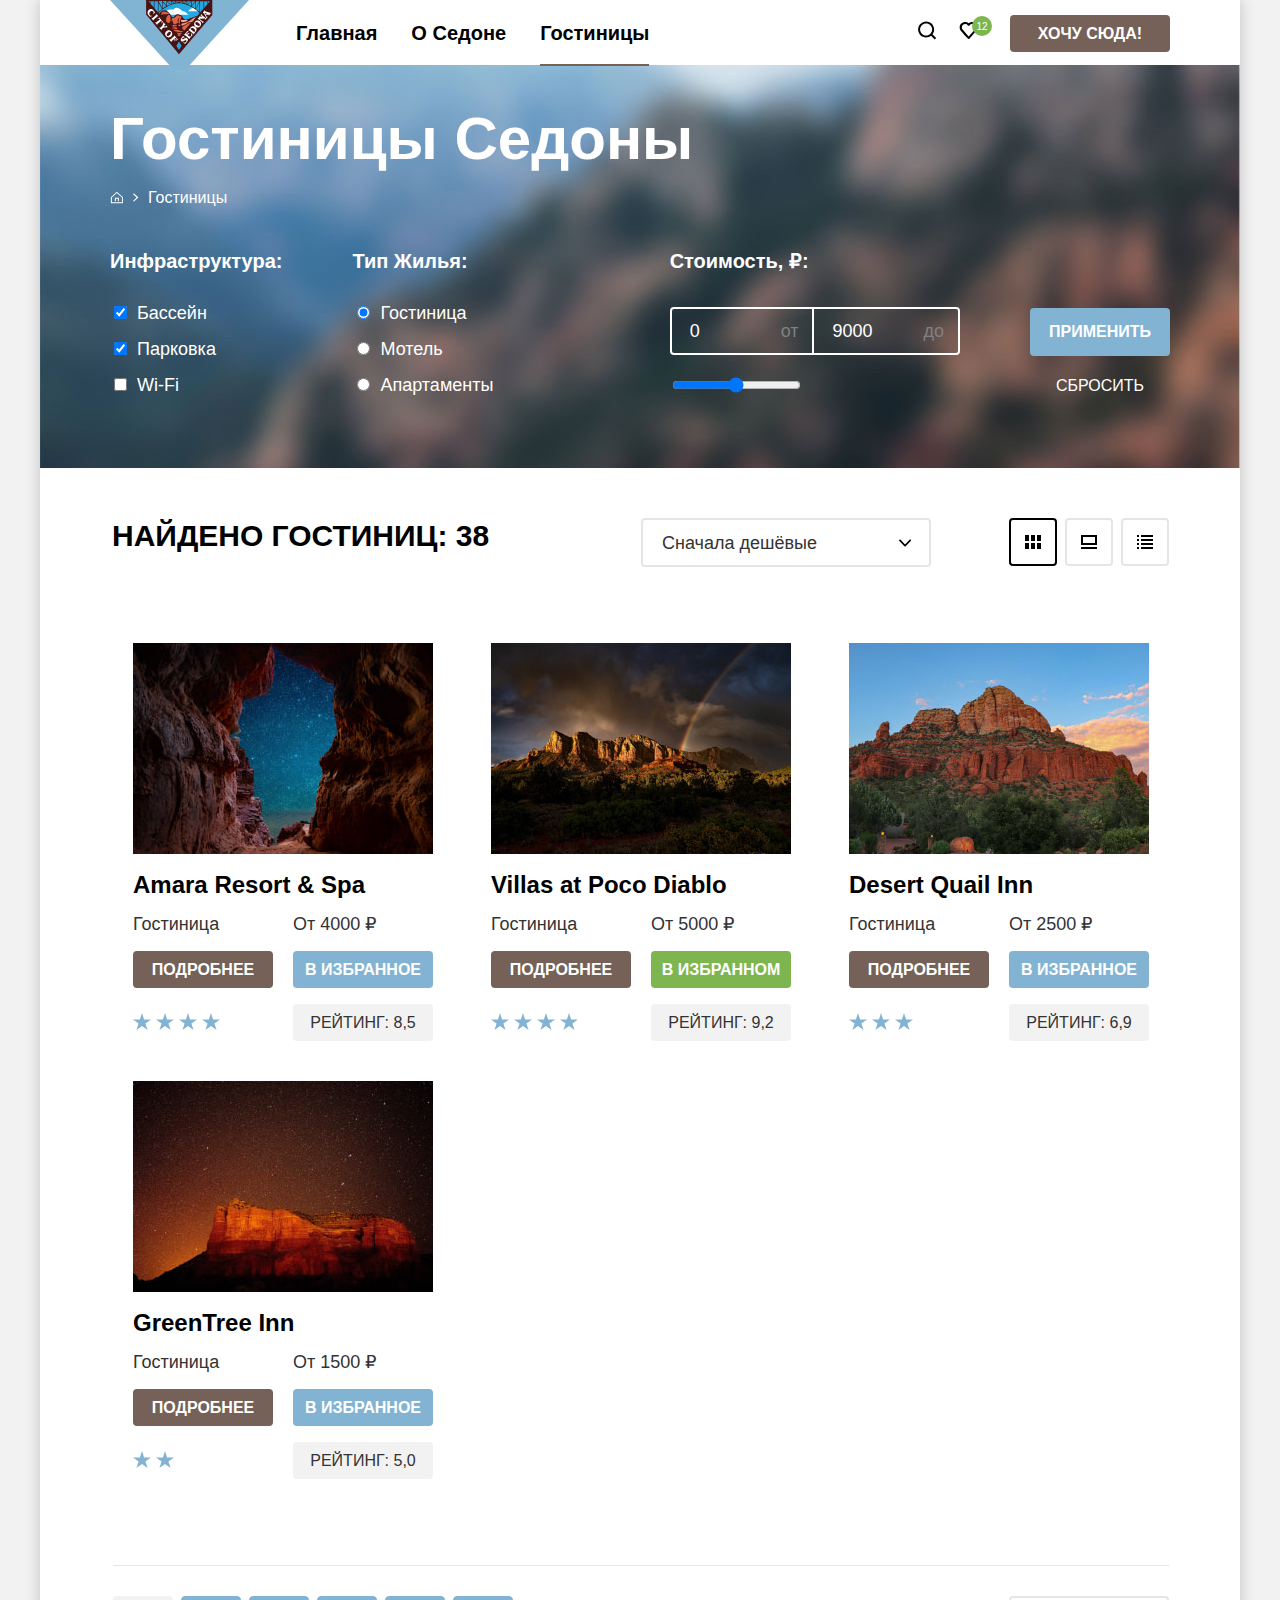
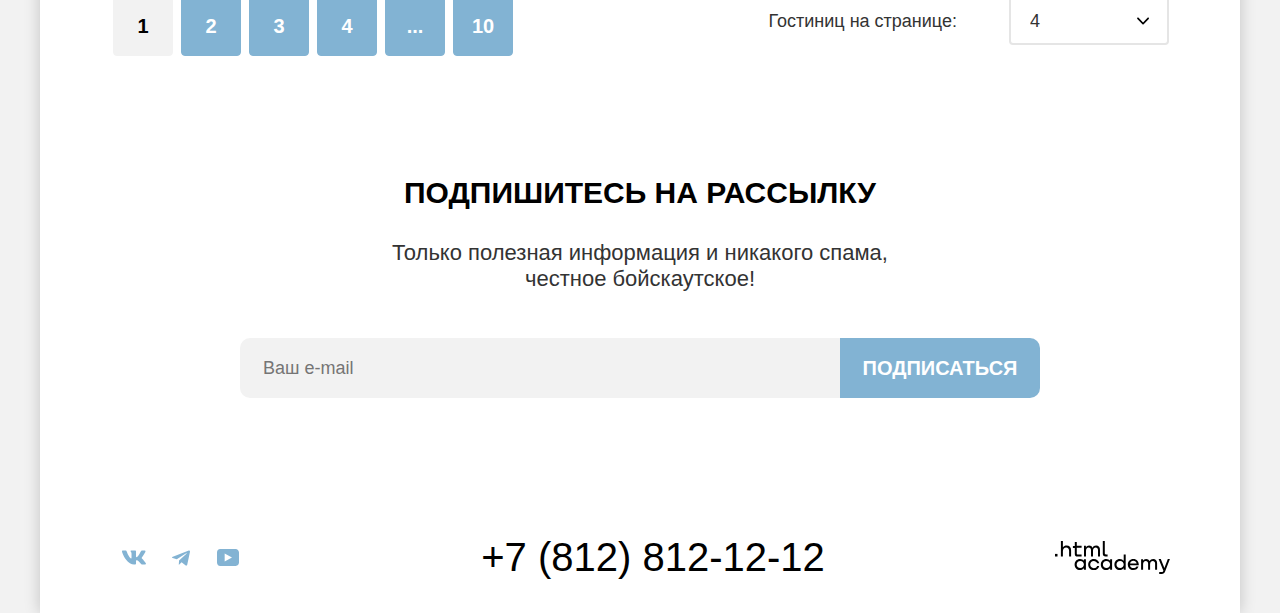
==== commit d011894c: "Сделан бэйдж для ссылки "добавить в избранное". Для соц. сетей увеличена кликабельная область." ====
--- a/catalog.html
+++ b/catalog.html
@@ -28,8 +28,9 @@
               </a>
             </li>
             <li class="navigation-user-item">
-              <a class="navigation-user-link" href="#">
+              <a class="navigation-user-link love" href="#">
                 <span class="visually-hidden">Избранное</span>
+                <span class="badge">12</span>
                 <svg class="navigation-icon" width="19" height="17" viewBox="0 0 19 17" fill="currentColor" xmlns="http://www.w3.org/2000/svg">
                   <path d="M9.57663 17C9.27578 17 8.97493 16.9 8.77436 16.6C3.35903 10.5 2.05534 9.1 1.75449 8.7C1.0525 7.8 0.651367 6.6 0.651367 5.4C0.651367 2.4 3.05818 0 6.16698 0C7.47067 0 8.67407 0.5 9.67691 1.3C10.6797 0.5 11.9834 0 13.1868 0C16.1954 0 18.7025 2.4 18.7025 5.4C18.7025 6.7 18.201 7.9 17.3988 8.8L10.3789 16.7C10.1783 16.9 9.97776 17 9.57663 17ZM3.5596 7.5C3.86045 7.9 7.06953 11.5 9.67691 14.4L15.8945 7.4C16.3959 6.9 16.5965 6.2 16.5965 5.4C16.5965 3.6 15.0922 2.1 13.2871 2.1C12.2843 2.1 11.2815 2.6 10.5795 3.4C10.2786 3.7 9.97776 3.8 9.67691 3.8C9.37606 3.8 9.07521 3.6 8.87464 3.4C8.17265 2.6 7.16982 2.1 6.16698 2.1C4.36187 2.1 2.85761 3.6 2.85761 5.4C2.75733 6.3 3.15846 7 3.5596 7.5C3.45931 7.5 3.45931 7.5 3.5596 7.5Z"/>
                 </svg>
--- a/styles/styles.css
+++ b/styles/styles.css
@@ -210,9 +210,23 @@
 }
 
 .navigation-user-link {
+  position: relative;
   display: block;
   color: #000000;
   padding: 9px;
+}
+.badge {
+  display: block;
+  position: absolute;
+  right: -5px;
+  top: 3px;
+  width: 20px;
+  height: 20px;
+  background-color: #7DB54F;
+  border-radius: 10px;
+  font-size: 10px;
+  color: #FFFFFF;
+  text-align: center;
 }
 .navigation-button {
   margin-left: 19px;
@@ -489,12 +503,26 @@
   margin-top: 6px;
 }
 .footer-social-item {
-  display: flex;
-  flex-direction: column;
+  box-sizing: border-box;
+  min-width: 47px;
+  height: 40px;
+  padding: 0 0 2px 0;
+}
+.button-socials {
+  display: flex;
   justify-content: center;
   align-items: center;
-  padding: 0;
-  margin: 0 27px 0 0;
+  height: 100%;
+}
+
+.button-socials {
+  color: #83B3D3;
+}
+.button-socials:hover {
+  color: #68A2CA;
+}
+.button-socials:active {
+  color: rgba(104, 162, 202, 0.3);
 }
 
 .footer-contacts {
@@ -514,16 +542,7 @@
 .footer-logo {
   margin: 9px 0 0 0;
 }
-.button-socials {
-  display: block;
-  color: #83B3D3;
-}
-.button-socials:hover {
-  color: #68A2CA;
-}
-.button-socials:active {
-  color: rgba(104, 162, 202, 0.3);
-}
+
 
 .htmlacademy-link {
   display: block;
@@ -752,7 +771,7 @@
 
 .hotels-list {
   display: grid;
-  grid-template-columns: 340px 340px 340px;
+  grid-template-columns: repeat(3, 340px);
   gap: 0 18px;
   padding-left: 73px;
   padding-right: 53px;
@@ -871,7 +890,6 @@
   text-transform: uppercase;
   text-decoration: none;
   color: #FFFFFF;
-
 }
 .pagination-item.current {
   background-color: #F2F2F2;
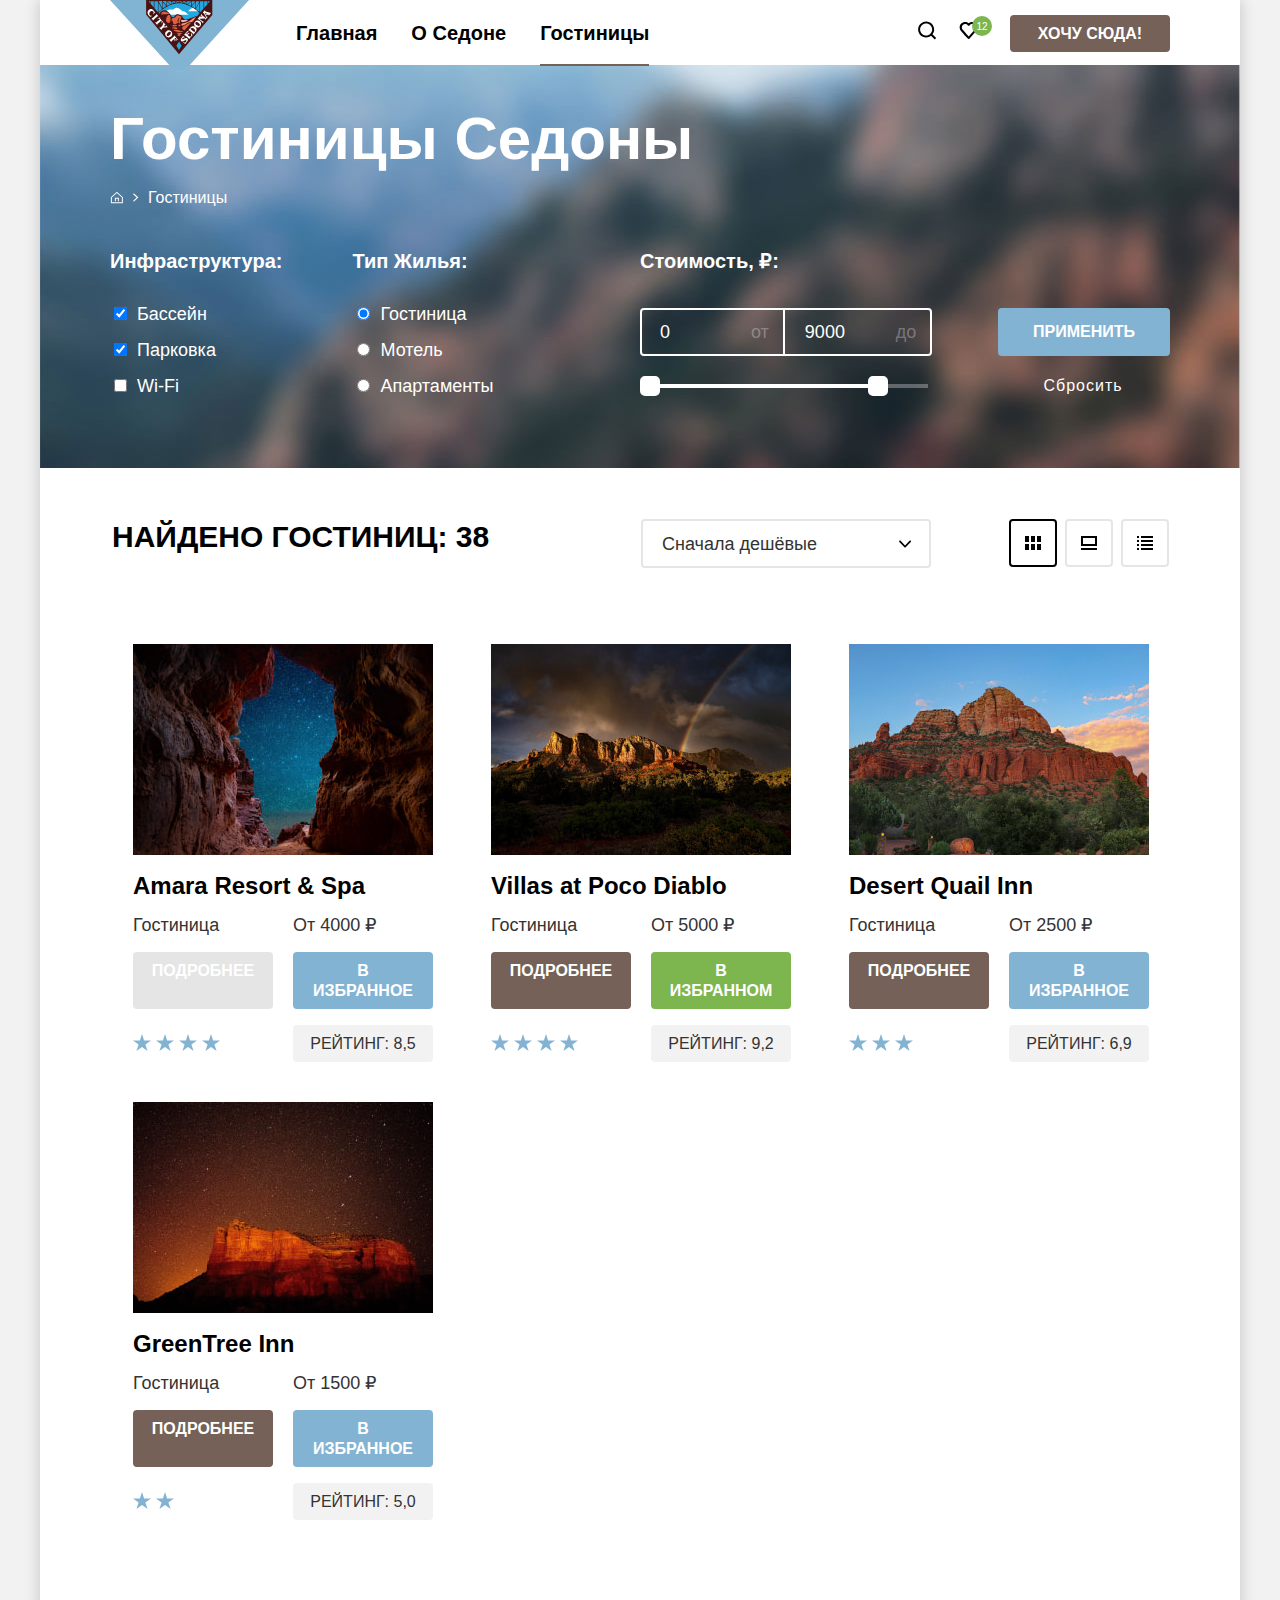
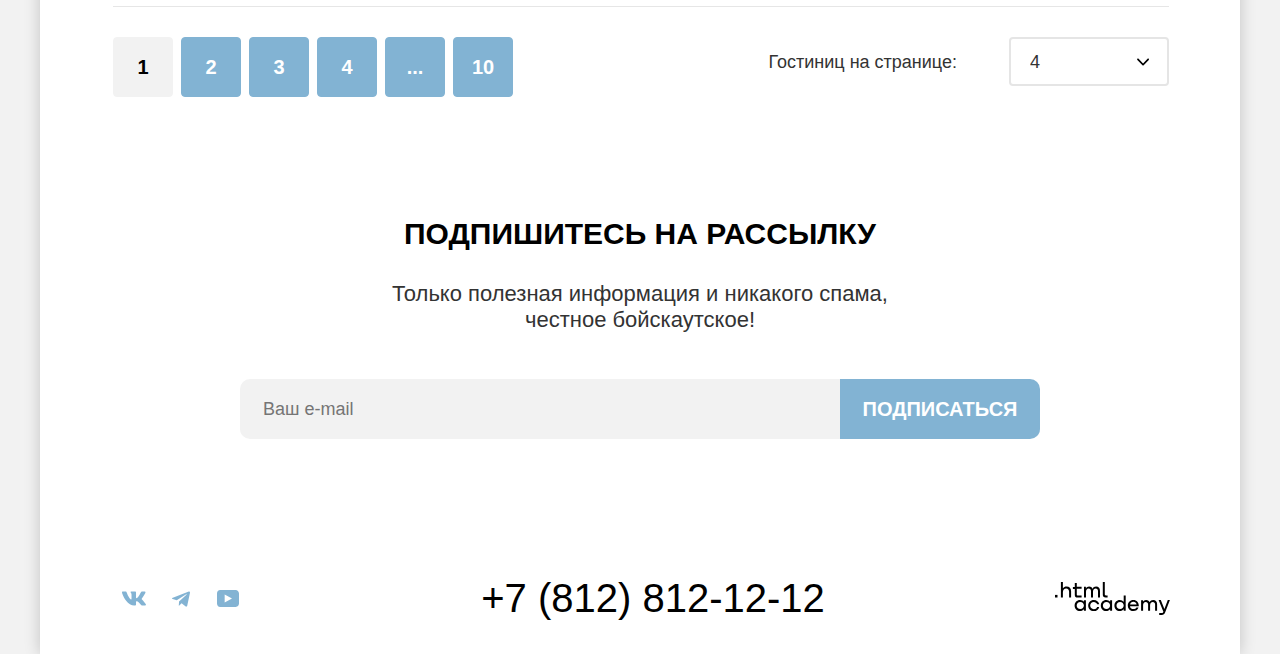
==== commit fd874982: "fixes" ====
--- a/catalog.html
+++ b/catalog.html
@@ -28,7 +28,7 @@
               </a>
             </li>
             <li class="navigation-user-item">
-              <a class="navigation-user-link love" href="#">
+              <a class="navigation-user-link" href="#">
                 <span class="visually-hidden">Избранное</span>
                 <span class="badge">12</span>
                 <svg class="navigation-icon" width="19" height="17" viewBox="0 0 19 17" fill="currentColor" xmlns="http://www.w3.org/2000/svg">
@@ -37,7 +37,7 @@
               </a>
             </li>
             <li class="navigation-user-item">
-              <a href="#" class="button navigation-button">Хочу сюда!</a>
+              <a href="#" class="button button-brown navigation-button">Хочу сюда!</a>
             </li>
           </ul>
         </nav>
@@ -99,16 +99,33 @@
             <div class="form-group-column second">
               <fieldset class="hotels-filter-group">
                 <legend class="hotels-filter-title">Стоимость, ₽:</legend>
-                <div class="range-input-container">
-                  <input type="text" class="range-value-input" value="0">
-                  <span class="range-value-text border">от</span>
-                  <input type="text" class="range-value-input"  value="9000">
-                  <span class="range-value-text">до</span>
-                </div>
-                <input type="range" class="range-control">
+                <div class="range">
+                  <div class="range-wrapper-inputs">
+                    <label class="catalog-filter-label">
+                      <input type="text" class="range-input" value="0" name="min-price">
+                      <span class="range-input-text">от</span>
+                    </label>
+                    <label class="catalog-filter-label">
+                      <input type="text" class="range-input" value="9000" name="max-price">
+                      <span class="range-input-text">до</span>
+                    </label>
+                  </div>
+                  <div class="range-scale-wrapper">
+                    <div class="range-scale">
+                      <div class="range-bar" style="left: 0%; width: 85%">
+                        <button class="range-toggle toggle-min">
+                          <span class="visually-hidden">Изменить минимальную цену</span>
+                        </button>
+                        <button class="range-toggle toggle-max">
+                          <span class="visually-hidden">Изменить максимальную цену</span>
+                        </button>
+                      </div>
+                    </div>
+                  </div>
+                </div>
               </fieldset>
               <div class="buttons-group">
-                <button class="button apply-filters-button" type="submit">Применить</button>
+                <button class="button button-blue apply-filters-button" type="submit">Применить</button>
                 <button class="button clear-filters-button" type="reset">Сбросить</button>
               </div>
             </div>
@@ -147,8 +164,8 @@
               <div class="hotel-card-details">
                 <span class="hotel-card-type">Гостиница</span>
                 <span class="hotel-card-price">От 4000 ₽</span>
-                <a class="button hotel-card-button-details" href="#">Подробнее</a>
-                <a class="button hotel-card-button-to-favorites" href="#">В избранное</a>
+                <a class="button hotel-card-button disabled">Подробнее</a>
+                <a class="button hotel-card-button button-blue" href="#">В избранное</a>
                 <div class="hotel-card-ratings-stars">
                   <span></span>
                   <span></span>
@@ -166,8 +183,8 @@
               <div class="hotel-card-details">
                 <span class="hotel-card-type">Гостиница</span>
                 <span class="hotel-card-price">От 5000 ₽</span>
-                <a class="button hotel-card-button-details" href="#">Подробнее</a>
-                <a class="button hotel-card-button-in-favorites" href="#">В избранном</a>
+                <a class="button hotel-card-button button-brown" href="#">Подробнее</a>
+                <a class="button hotel-card-button button-green" href="#">В избранном</a>
                 <div class="hotel-card-ratings-stars">
                   <span></span>
                   <span></span>
@@ -185,8 +202,8 @@
               <div class="hotel-card-details">
                 <span class="hotel-card-type">Гостиница</span>
                 <span class="hotel-card-price">От 2500 ₽</span>
-                <a class="button hotel-card-button-details" href="#">Подробнее</a>
-                <a class="button hotel-card-button-to-favorites" href="#">В избранное</a>
+                <a class="button hotel-card-button button-brown" href="#">Подробнее</a>
+                <a class="button hotel-card-button button-blue" href="#">В избранное</a>
                 <div class="hotel-card-ratings-stars">
                   <span></span>
                   <span></span>
@@ -203,8 +220,8 @@
               <div class="hotel-card-details">
                 <span class="hotel-card-type">Гостиница</span>
                 <span class="hotel-card-price">От 1500 ₽</span>
-                <a class="button hotel-card-button-details" href="#">Подробнее</a>
-                <a class="button hotel-card-button-to-favorites" href="#">В избранное</a>
+                <a class="button hotel-card-button button-brown" href="#">Подробнее</a>
+                <a class="button hotel-card-button button-blue" href="#">В избранное</a>
                 <div class="hotel-card-ratings-stars">
                   <span></span>
                   <span></span>
@@ -218,19 +235,19 @@
               <li class="pagination-item current">
                 <a class="pagination-link">1</a>
               </li>
-              <li class="pagination-item">
+              <li class="pagination-item button-blue">
                 <a class="pagination-link" href="#">2</a>
               </li>
-              <li class="pagination-item">
+              <li class="pagination-item button-blue">
                 <a class="pagination-link" href="#">3</a>
               </li>
-              <li class="pagination-item">
+              <li class="pagination-item button-blue">
                 <a class="pagination-link" href="#">4</a>
               </li>
-              <li class="pagination-item">
+              <li class="pagination-item button-blue">
                 <a class="pagination-link" href="#">...</a>
               </li>
-              <li class="pagination-item">
+              <li class="pagination-item button-blue">
                 <a class="pagination-link" href="#">10</a>
               </li>
             </ul>
@@ -251,7 +268,7 @@
           <p class="subscription-description">Только полезная информация и никакого спама, честное бойскаутское!</p>
           <form action="https://echo.htmlacademy.ru" class="subscription-form" method="post">
             <input class="subscription-form-input" type="email" name="subscription-form-email" placeholder="Ваш e-mail">
-            <button class="button subscription-form-button" type="submit">ПОДПИСАТЬСЯ</button>
+            <button class="button button-blue subscription-button" type="submit">ПОДПИСАТЬСЯ</button>
           </form>
         </section>
       </main>
--- a/styles/styles.css
+++ b/styles/styles.css
@@ -103,48 +103,84 @@
   text-decoration: none;
   display: inline-block;
   text-align: center;
-  box-sizing: border-box;
-  width: 140px;
-  height: 37px;
+  min-width: 160px;
+  box-sizing: border-box;
   border-radius: 4px;
-  padding: 9px 0 8px 0;
+  padding: 9px 15px 8px;
   color: #FFFFFF;
   cursor: pointer;
 }
-
-.navigation-button {
+.button:focus-visible {
+  outline: none;
+}
+.button:active {
+  color: rgba(255, 255, 255, 0.3);
+}
+.button.disabled {
+  background-color: #E5E5E5;
+  cursor: not-allowed;
+}
+
+.button-brown,
+.button-brown:active {
   background-color: #756157;
-  width: 160px;
-}
-.hotel-card-button-details {
-  background-color: #756157;
-}
-.hotel-card-button-to-favorites {
+}
+.button-brown:hover,
+.button-brown:focus {
+  background-color: #615048;
+}
+.button-blue,
+.button-blue:active {
   background-color: #82B3D3;
 }
-.hotel-card-button-in-favorites {
+.button-blue:hover,
+.button-blue:focus {
+  background-color: #68A2CA;
+}
+.button-green,
+.button-green:active {
   background-color: #7DB54F;
 }
+.button-green:hover,
+.button-green:focus {
+  background-color: #6C9E42;
+}
+
 .apply-filters-button {
-  background-color: #82B3D3;
   border: none;
-  height: 48px;
-  padding: 14px 15px;
-}
+  line-height: 20px;
+  padding: 14px 35px;
+  margin-bottom: 17px;
+}
+
 .clear-filters-button {
   background-color: transparent;
+  box-sizing: border-box;
   border: none;
-  width: 140px;
+  text-transform: none;
+  font-size: 16px;
+  letter-spacing: 1px;
+  width: fit-content;
   height: auto;
+  margin: 0 auto;
   font-weight: normal;
-  padding: 0;
-  margin: 20px 0 0 0;
-}
-.search-hotels-button {
+  padding: 3px 12px 3px 10px;
+}
+.clear-filters-button:hover {
+  color: rgba(255, 255, 255, 0.6);;
+}
+.clear-filters-button:focus {
+  outline: 3px solid #83B3D3;
+  border-radius: 4px;
+}
+.clear-filters-button:active {
+  color: rgba(255, 255, 255, 0.3);
+}
+.search-button {
   border: none;
-  height: 60px;
-  width: 574px;
-  background-color: #756157;
+  box-sizing: border-box;
+  min-width: 574px;
+  padding: 12px 15px;
   font-weight: 700;
   font-size: 20px;
   line-height: 36px;
@@ -470,12 +506,10 @@
   font-size: 18px;
   font-weight: 400;
 }
-.subscription-form-button {
-  height: 60px;
-  width: 200px;
-  box-sizing: border-box;
+.subscription-button {
+  min-width: 200px;
   padding: 12px 15px;
-  background: #82B3D3;
+  box-sizing: border-box;
   border: none;
   border-radius: 0 10px 10px 0;
   outline: none;
@@ -649,7 +683,7 @@
   font-size: 20px;
   line-height: 26px;
   text-transform: capitalize;
-  margin-bottom: 29px;
+  margin-bottom: 30px;
 }
 .hotels-filter-item {
   margin-bottom: 15px;
@@ -660,33 +694,100 @@
 .control-input {
   margin-right: 10px;
 }
-.range-input-container {
+
+
+/* Range */
+
+.range {
+  width: 288px;
+  box-sizing: border-box;
+}
+.range-wrapper-inputs {
+  display: flex;
+  margin-top: 4px;
+  margin-bottom: 28px;
+}
+
+.catalog-filter-label {
   display: flex;
   border: 2px solid #FFFFFF;
-  border-radius: 4px;
-  margin-top: 4px;
-  margin-bottom: 20px;
-}
-.range-value-input {
+  border-radius: 4px 0 0 4px;
+}
+.catalog-filter-label:nth-child(2) {
+  margin-left: -2px;
+  padding-left: 2px;
+  border-radius: 0 4px 4px 0;
+}
+.catalog-filter-label:focus-within {
+  box-shadow: 0 0 0 3px #81B3D2, 0 0 0 3px #81B3D2 inset;
+  z-index: 1;
+}
+.catalog-filter-label:active {
+  background-color: #756257;
+}
+
+.range-input {
   width: 109px;
   height: 44px;
   box-sizing: border-box;
   padding: 2px 10px 2px 18px;
   border: none;
-  color: white;
+  color: #FFFFFF;
   outline: none;
   background-color: transparent;
   font-family: inherit;
   font-size: 18px;
   font-weight: 400;
 }
-.range-value-text {
+.range-input-text {
   padding: 2px 14px 2px 0;
-  color: gray;
+  color: rgba(255,255,255, 0.3);
   line-height: 40px;
 }
-.range-value-text.border {
-  border-right: 2px solid #FFFFFF;
+.range-scale-wrapper {
+  padding: 0 10px;
+  box-sizing: border-box;
+  background-color: rgba(255,255,255, 0.3);
+}
+.range-scale {
+  position: relative;
+  height: 4px;
+}
+
+.range-bar {
+  position: absolute;
+  top: 0;
+  height: 4px;
+  background-color: #FFFFFF;
+}
+
+.range-toggle {
+  position: absolute;
+  width: 20px;
+  height: 20px;
+  background-color: #FFFFFF;
+  border: 2px solid #FFFFFF;
+  border-radius: 5px;
+  cursor: pointer;
+}
+.range-toggle:hover {
+  box-shadow: 0 4px 10px rgba(0, 0, 0, 0.25);
+}
+.range-toggle:active {
+  outline: 2px solid #83B3D3;
+  box-shadow: 0 7px 15px rgba(0, 0, 0, 0.4);
+}
+.range-toggle:focus {
+  outline: 3px solid #83B3D3;
+  box-shadow: 0 4px 10px rgba(0, 0, 0, 0.25);
+}
+.toggle-min {
+  top: -8px;
+  left: -10px;
+}
+.toggle-max {
+  top: -8px;
+  right: -10px;
 }
 
 /* Select Controls */
@@ -731,6 +832,8 @@
 }
 .select-control:disabled {
   border-color: #E5E5E5;
+  color: rgba(0, 0, 0, 0.3);
+  background-image: url("../images/icons/icon-arrow-bottom-disabled.svg");
 }
 .select-control option {
   font-weight:normal;
@@ -790,15 +893,10 @@
   grid-template-columns: 140px 140px;
   gap: 16px 20px;
 }
-.hotel-card-type,
-.hotel-card-price,
-.button.hotel-card-button-details,
-.button.hotel-card-button-to-favorites,
-.button.hotel-card-button-in-favorites,
-.hotel-card-ratings-stars,
-.hotel-card-ratings-text {
-  display: block;
-  width: 140px;
+.hotel-card-button {
+  min-width: 140px;
+}
+.hotel-card-ratings-stars {
   align-self: center;
 }
 
@@ -864,29 +962,24 @@
   flex-grow: 1;
 }
 .pagination-item {
-  display: flex;
-  box-sizing: border-box;
-  justify-content: center;
-  align-items: center;
+  box-sizing: border-box;
   min-width: 60px;
-  height: 60px;
-  padding: 0 5px;
+  min-height: 60px;
   margin-right: 8px;
-  background: #82B3D3;
-  border-width: 1px;
-  border-style: solid;
-  border-color: #82B3D3;
+  border: 1px solid #82B3D3;
   border-radius: 4px;
 }
 .pagination-item:last-child {
   margin-right: 0;
 }
+
 .pagination-link {
-  flex-grow: 1;
+  display: block;
   text-align: center;
   font-weight: 700;
   font-size: 20px;
-  line-height: 60px;
+  line-height: 54px;
+  padding: 2px;
   text-transform: uppercase;
   text-decoration: none;
   color: #FFFFFF;
@@ -898,6 +991,9 @@
 .pagination-item.current .pagination-link {
   color: #000000;
 }
+.pagination-item:active .pagination-link {
+  color: rgba(255, 255, 255, 0.3);
+}
 
 .pagination-settings {
   color: #333333;
@@ -909,13 +1005,10 @@
 /* Hotels Sorting Buttons */
 .button-view {
   display: flex;
-  justify-content: center;
-  align-items: center;
-  box-sizing: border-box;
-  padding: 14px 12px;
+  align-self: self-start;
+  box-sizing: border-box;
+  padding: 15px 14px;
   margin-left: 8px;
-  width: 48px;
-  height: 48px;
   border: 2px solid #E5E5E5;
   border-radius: 4px;
 }
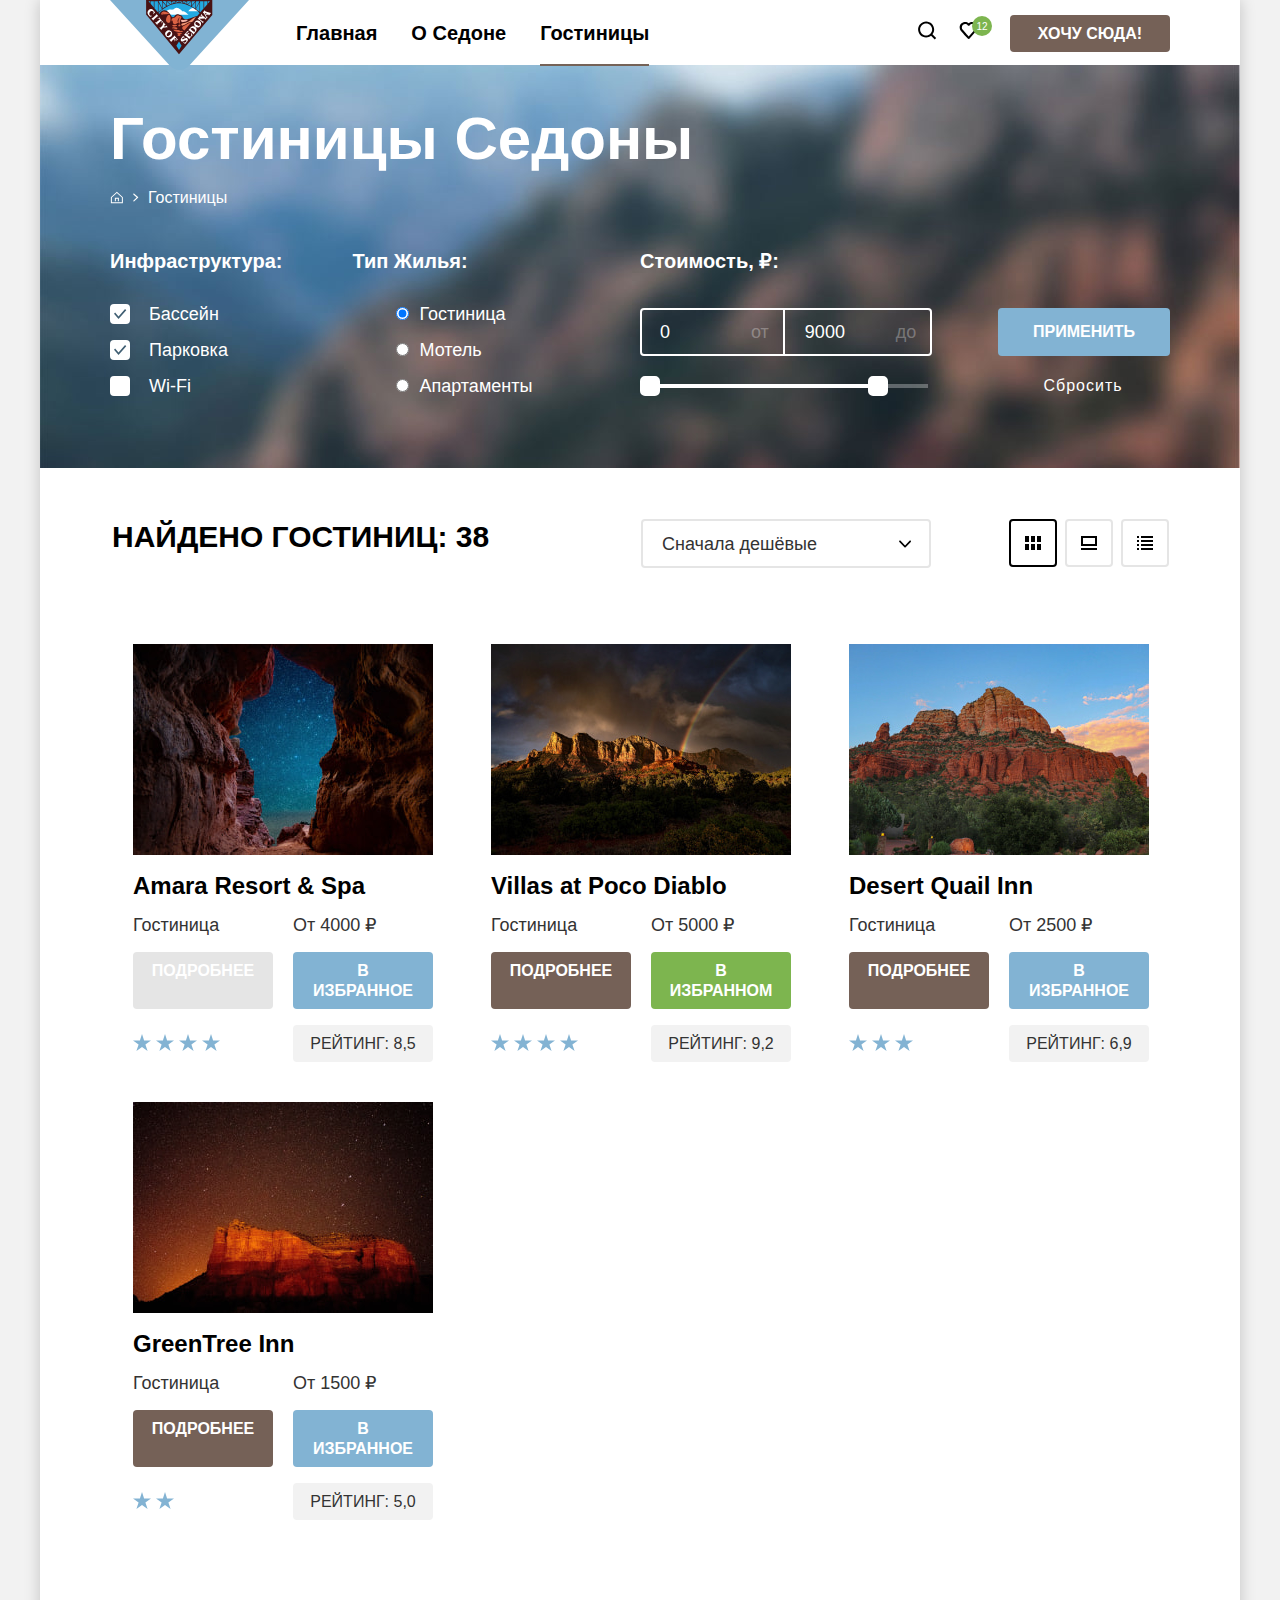
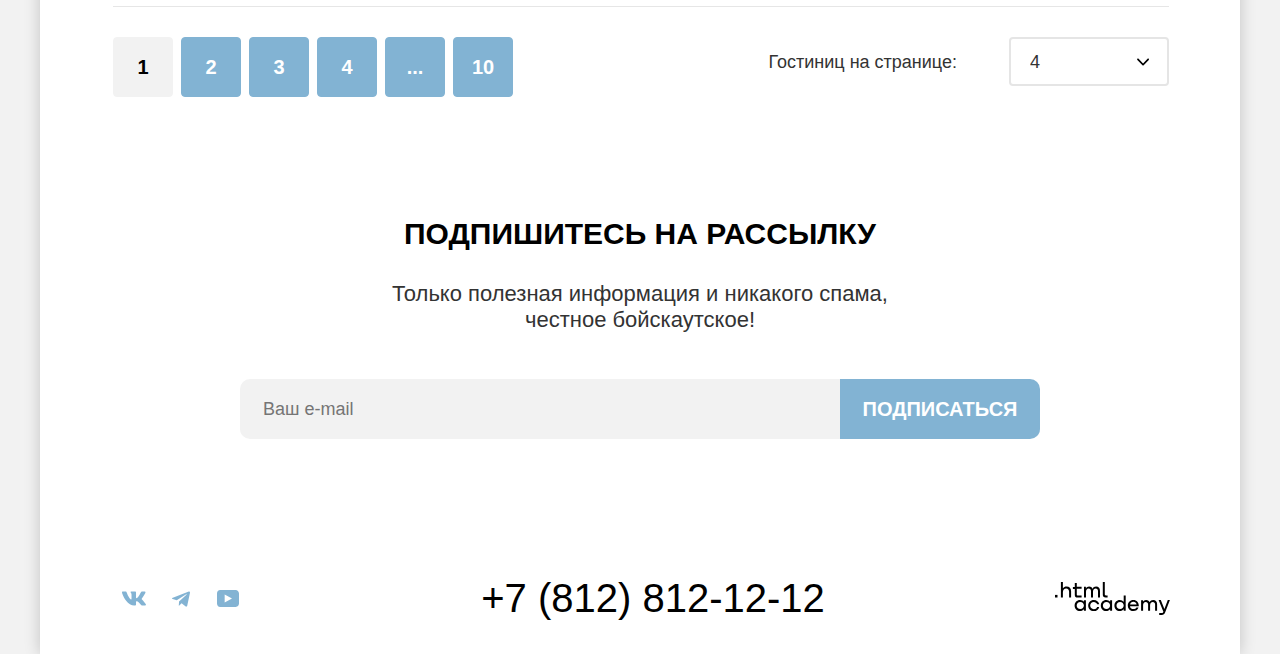
==== commit 563184b8: "Добавлены стили для Checkbox" ====
--- a/catalog.html
+++ b/catalog.html
@@ -60,17 +60,23 @@
                 <ul class="hotels-filter-list">
                   <li class="hotels-filter-item">
                     <label class="control">
-                      <input class="control-input" type="checkbox" name="swimming-pool" checked>Бассейн
-                    </label>
-                  </li>
-                  <li class="hotels-filter-item">
-                    <label class="control">
-                      <input class="control-input" type="checkbox" name="parking" checked>Парковка
-                    </label>
-                  </li>
-                  <li class="hotels-filter-item">
-                    <label class="control">
-                      <input class="control-input" type="checkbox" name="wi-fi">Wi-Fi
+                      <input class="visually-hidden control-input" type="checkbox" name="swimming-pool" checked>
+                      <span class="control-mark"></span>
+                      <span class="control-label">Бассейн</span>
+                    </label>
+                  </li>
+                  <li class="hotels-filter-item">
+                    <label class="control">
+                      <input class="visually-hidden control-input" type="checkbox" name="parking" checked>
+                      <span class="control-mark"></span>
+                      <span class="control-label">Парковка</span>
+                    </label>
+                  </li>
+                  <li class="hotels-filter-item">
+                    <label class="control">
+                      <input class="visually-hidden control-input" type="checkbox" name="wi-fi">
+                      <span class="control-mark"></span>
+                      <span class="control-label">Wi-Fi</span>
                     </label>
                   </li>
                 </ul>
--- a/styles/styles.css
+++ b/styles/styles.css
@@ -1022,4 +1022,33 @@
 }
 /*************************/
 
-
+/* Checkbox Control */
+.control {
+  position: relative;
+  display: block;
+  padding-left: 39px;
+}
+.control-mark {
+  position: absolute;
+  top: 0;
+  left: 0;
+  width: 20px;
+  height: 20px;
+  border-radius: 4px;
+  background-color: #FFFFFF;
+}
+.control:active .control-mark {
+  background: rgba(255, 255, 255, 0.3);
+}
+.control:hover .control-mark {
+  background: rgba(255, 255, 255, 0.6);
+}
+.control:focus-within .control-mark {
+  background: rgba(255, 255, 255, 0.6);
+  outline: 3px solid #83B3D3;
+}
+.control-input[type="checkbox"]:checked + .control-mark {
+  background-image: url("../images/icons/icon-mark.svg");
+  background-repeat: no-repeat;
+  background-position: center;
+}
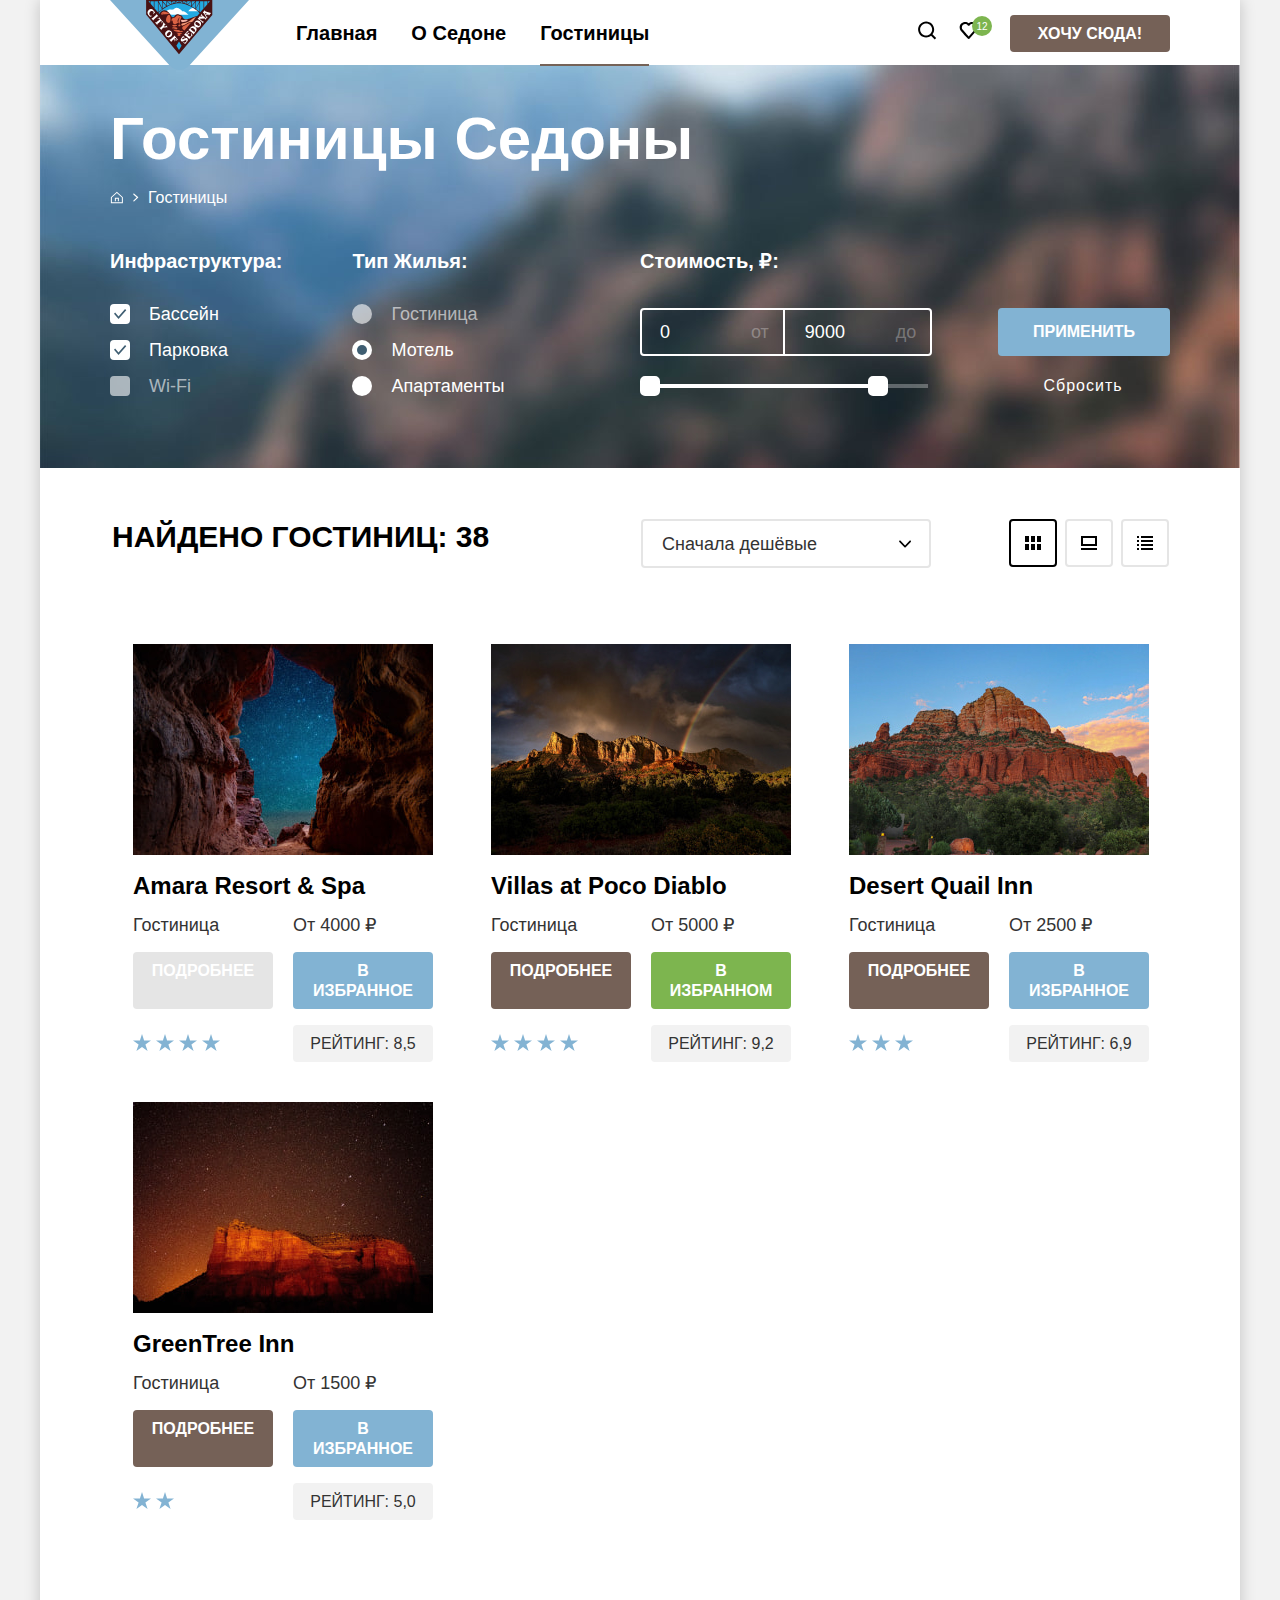
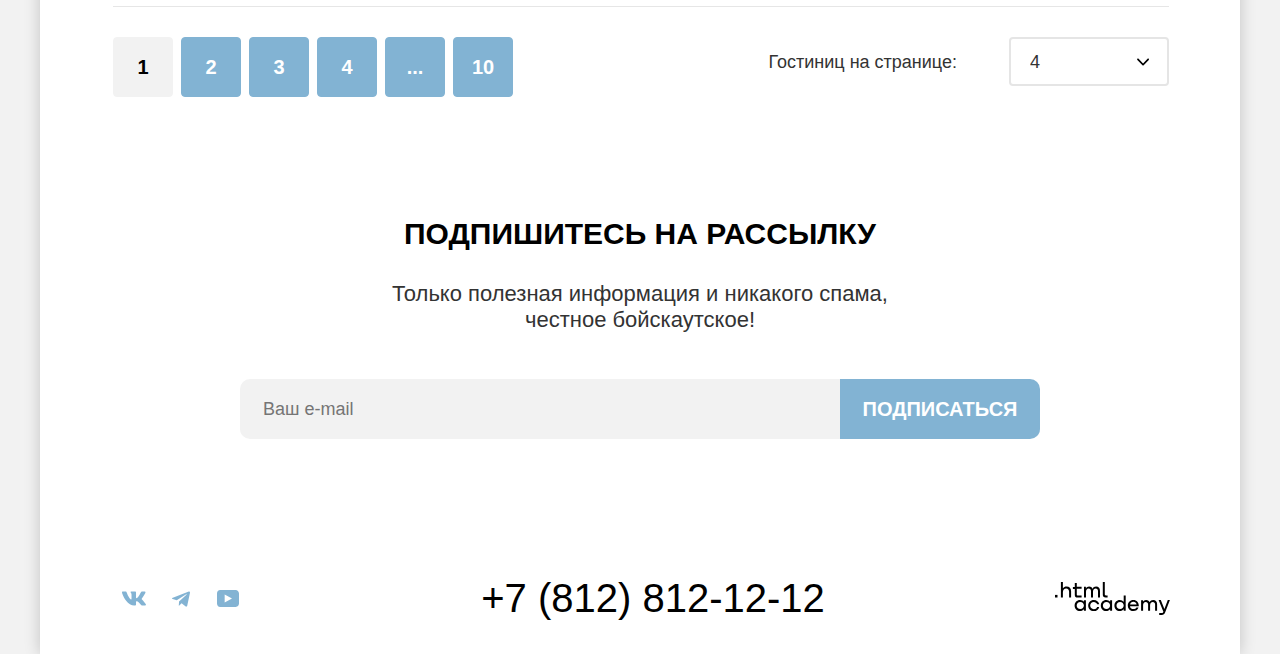
==== commit 846be294: "Добавлены стили для контактов. Внесены небольшие правки." ====
--- a/catalog.html
+++ b/catalog.html
@@ -74,7 +74,7 @@
                   </li>
                   <li class="hotels-filter-item">
                     <label class="control">
-                      <input class="visually-hidden control-input" type="checkbox" name="wi-fi">
+                      <input class="visually-hidden control-input" type="checkbox" name="wi-fi" disabled>
                       <span class="control-mark"></span>
                       <span class="control-label">Wi-Fi</span>
                     </label>
@@ -86,17 +86,23 @@
                 <ul class="hotels-filter-list">
                   <li class="hotels-filter-item">
                     <label class="control">
-                      <input class="control-input" type="radio" name="housing-type" value="hotel" checked>Гостиница
-                    </label>
-                  </li>
-                  <li class="hotels-filter-item">
-                    <label class="control">
-                      <input class="control-input" type="radio" name="housing-type" value="motel">Мотель
-                    </label>
-                  </li>
-                  <li class="hotels-filter-item">
-                    <label class="control">
-                      <input class="control-input" type="radio" name="housing-type" value="apartments">Апартаменты
+                      <input class="visually-hidden control-input" type="radio" name="housing-type" value="hotel" disabled>
+                      <span class="control-mark"></span>
+                      <span class="control-label">Гостиница</span>
+                    </label>
+                  </li>
+                  <li class="hotels-filter-item">
+                    <label class="control">
+                      <input class="visually-hidden control-input" type="radio" name="housing-type" value="motel" checked>
+                      <span class="control-mark"></span>
+                      <span class="control-label">Мотель</span>
+                    </label>
+                  </li>
+                  <li class="hotels-filter-item">
+                    <label class="control">
+                      <input class="visually-hidden control-input" type="radio" name="housing-type" value="apartments">
+                      <span class="control-mark"></span>
+                      <span class="control-label">Апартаменты</span>
                     </label>
                   </li>
                 </ul>
@@ -119,10 +125,10 @@
                   <div class="range-scale-wrapper">
                     <div class="range-scale">
                       <div class="range-bar" style="left: 0%; width: 85%">
-                        <button class="range-toggle toggle-min">
+                        <button type="button" class="range-toggle toggle-min">
                           <span class="visually-hidden">Изменить минимальную цену</span>
                         </button>
-                        <button class="range-toggle toggle-max">
+                        <button type="button" class="range-toggle toggle-max">
                           <span class="visually-hidden">Изменить максимальную цену</span>
                         </button>
                       </div>
--- a/styles/styles.css
+++ b/styles/styles.css
@@ -572,17 +572,24 @@
   color: #000000;
   text-decoration: none;
 }
+.footer-contacts-phone:hover,
+.footer-contacts-phone:focus {
+  color: #756157;
+}
+.footer-contacts-phone:active {
+  color: rgba(117, 97, 87, 0.3);
+}
 
 .footer-logo {
   margin: 9px 0 0 0;
 }
-
 
 .htmlacademy-link {
   display: block;
   color: #000000;
 }
-.htmlacademy-link:hover {
+.htmlacademy-link:hover,
+.htmlacademy-link:focus {
   color: #756157;
 }
 .htmlacademy-link:active {
@@ -590,8 +597,6 @@
 }
 
 /* Hotels Page */
-
-
 
 .inner-header {
   background-image: url("../images/backgrounds/background-catalog.jpg");
@@ -1020,7 +1025,6 @@
 .button-view:focus {
   border-color: #68A2CA;
 }
-/*************************/
 
 /* Checkbox Control */
 .control {
@@ -1028,6 +1032,7 @@
   display: block;
   padding-left: 39px;
 }
+
 .control-mark {
   position: absolute;
   top: 0;
@@ -1052,3 +1057,27 @@
   background-repeat: no-repeat;
   background-position: center;
 }
+
+/* Radio Control */
+.control-input[type="radio"] + .control-mark {
+  border-radius: 50%;
+}
+.control-input[type="radio"]:checked + .control-mark::before {
+  position: absolute;
+  top: 25%;
+  left: 25%;
+  width: 10px;
+  height: 10px;
+  background-color: #3F5E72;
+  border-radius: 50%;
+  content: "";
+}
+.control-input[type="radio"]:disabled + .control-mark,
+.control-input[type="checkbox"]:disabled + .control-mark {
+  background: rgba(255, 255, 255, 0.6);
+}
+.control-input[type="radio"]:disabled + .control-mark + .control-label,
+.control-input[type="checkbox"]:disabled + .control-mark + .control-label {
+  color: rgba(255, 255, 255, 0.6);
+}
+
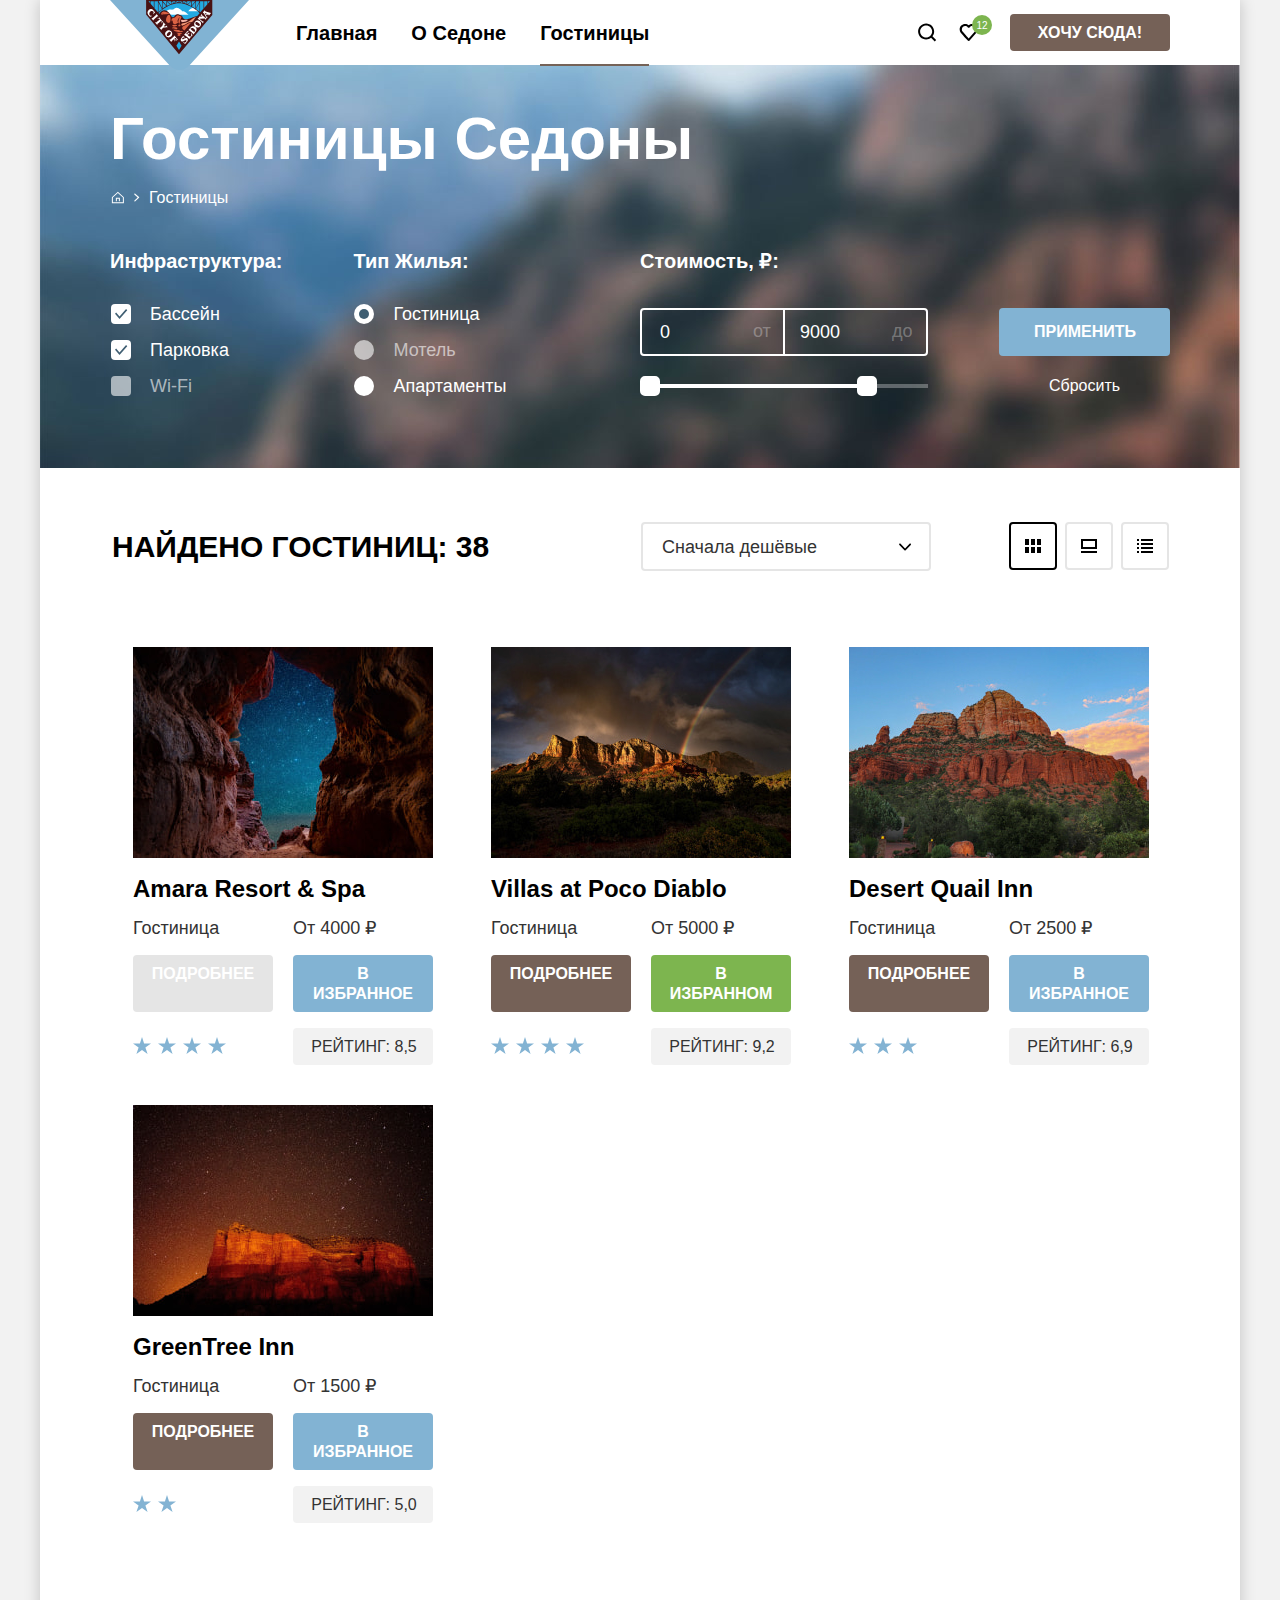
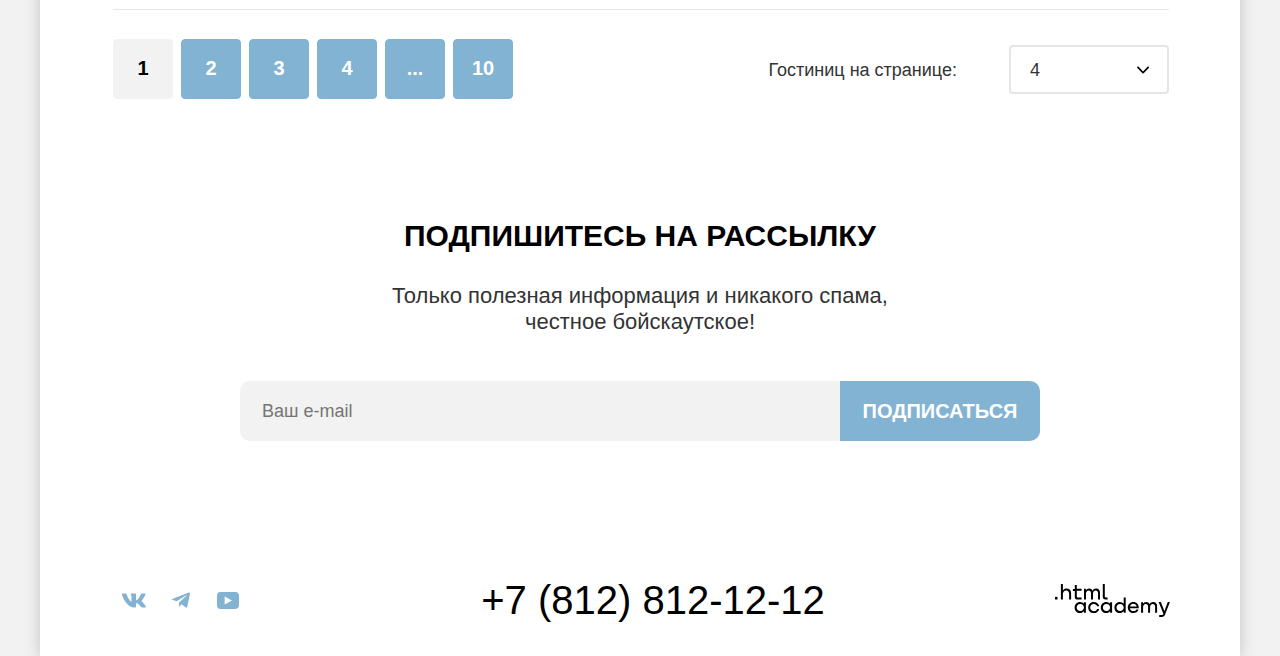
==== commit 896dbfb0: "fix: pixel perfect" ====
--- a/catalog.html
+++ b/catalog.html
@@ -22,7 +22,7 @@
             <li class="navigation-user-item">
               <a class="navigation-user-link" href="#">
                 <span class="visually-hidden">Поиск</span>
-                <svg class="navigation-icon" width="19" height="19" viewBox="0 0 19 19" fill="currentColor" xmlns="http://www.w3.org/2000/svg">
+                <svg class="navigation-icon search" width="19" height="19" viewBox="0 0 19 19" fill="currentColor" xmlns="http://www.w3.org/2000/svg">
                   <path d="M18.1585 17.05L14.448 13.35C15.4508 12.05 16.1528 10.35 16.1528 8.44995C16.1528 4.04995 12.5426 0.449951 8.13013 0.449951C3.71764 0.449951 0.107422 4.14995 0.107422 8.54995C0.107422 12.95 3.71764 16.55 8.13013 16.55C9.93524 16.55 11.6401 15.95 13.044 14.85L16.7545 18.55L18.1585 17.05ZM8.13013 14.55C4.82076 14.55 2.1131 11.85 2.1131 8.54995C2.1131 5.24995 4.82076 2.54995 8.13013 2.54995C11.4395 2.54995 14.1472 5.24995 14.1472 8.54995C14.1472 11.85 11.4395 14.55 8.13013 14.55Z"/>
                 </svg>
               </a>
@@ -31,7 +31,7 @@
               <a class="navigation-user-link" href="#">
                 <span class="visually-hidden">Избранное</span>
                 <span class="badge">12</span>
-                <svg class="navigation-icon" width="19" height="17" viewBox="0 0 19 17" fill="currentColor" xmlns="http://www.w3.org/2000/svg">
+                <svg class="navigation-icon favourite" width="19" height="17" viewBox="0 0 19 17" fill="currentColor" xmlns="http://www.w3.org/2000/svg">
                   <path d="M9.57663 17C9.27578 17 8.97493 16.9 8.77436 16.6C3.35903 10.5 2.05534 9.1 1.75449 8.7C1.0525 7.8 0.651367 6.6 0.651367 5.4C0.651367 2.4 3.05818 0 6.16698 0C7.47067 0 8.67407 0.5 9.67691 1.3C10.6797 0.5 11.9834 0 13.1868 0C16.1954 0 18.7025 2.4 18.7025 5.4C18.7025 6.7 18.201 7.9 17.3988 8.8L10.3789 16.7C10.1783 16.9 9.97776 17 9.57663 17ZM3.5596 7.5C3.86045 7.9 7.06953 11.5 9.67691 14.4L15.8945 7.4C16.3959 6.9 16.5965 6.2 16.5965 5.4C16.5965 3.6 15.0922 2.1 13.2871 2.1C12.2843 2.1 11.2815 2.6 10.5795 3.4C10.2786 3.7 9.97776 3.8 9.67691 3.8C9.37606 3.8 9.07521 3.6 8.87464 3.4C8.17265 2.6 7.16982 2.1 6.16698 2.1C4.36187 2.1 2.85761 3.6 2.85761 5.4C2.75733 6.3 3.15846 7 3.5596 7.5C3.45931 7.5 3.45931 7.5 3.5596 7.5Z"/>
                 </svg>
               </a>
@@ -86,14 +86,14 @@
                 <ul class="hotels-filter-list">
                   <li class="hotels-filter-item">
                     <label class="control">
-                      <input class="visually-hidden control-input" type="radio" name="housing-type" value="hotel" disabled>
+                      <input class="visually-hidden control-input" type="radio" name="housing-type" value="hotel" checked>
                       <span class="control-mark"></span>
                       <span class="control-label">Гостиница</span>
                     </label>
                   </li>
                   <li class="hotels-filter-item">
                     <label class="control">
-                      <input class="visually-hidden control-input" type="radio" name="housing-type" value="motel" checked>
+                      <input class="visually-hidden control-input" type="radio" name="housing-type" value="motel" disabled>
                       <span class="control-mark"></span>
                       <span class="control-label">Мотель</span>
                     </label>
@@ -113,18 +113,18 @@
                 <legend class="hotels-filter-title">Стоимость, ₽:</legend>
                 <div class="range">
                   <div class="range-wrapper-inputs">
-                    <label class="catalog-filter-label">
+                    <label class="catalog-filter-label from">
                       <input type="text" class="range-input" value="0" name="min-price">
                       <span class="range-input-text">от</span>
                     </label>
-                    <label class="catalog-filter-label">
+                    <label class="catalog-filter-label to">
                       <input type="text" class="range-input" value="9000" name="max-price">
                       <span class="range-input-text">до</span>
                     </label>
                   </div>
                   <div class="range-scale-wrapper">
                     <div class="range-scale">
-                      <div class="range-bar" style="left: 0%; width: 85%">
+                      <div class="range-bar" style="left: 0%; width: 81%">
                         <button type="button" class="range-toggle toggle-min">
                           <span class="visually-hidden">Изменить минимальную цену</span>
                         </button>
@@ -264,7 +264,7 @@
               </li>
             </ul>
             <div class="pagination-settings">
-              <label for="pagination-control">Гостиниц на странице:</label>
+              <label class="pagination-label" for="pagination-control">Гостиниц на странице:</label>
               <select class="select-control pagination-select" id="pagination-control" aria-label="Гостиниц на странице">
                 <option value="1">1</option>
                 <option value="2">2</option>
--- a/styles/styles.css
+++ b/styles/styles.css
@@ -92,7 +92,12 @@
   flex-grow: 1;
 }
 
-/* Site Buttons */
+/* Site Controls */
+button,
+input {
+  background-color: transparent;
+  font-family: inherit;
+}
 .button,
 .button:visited {
   font-family: inherit;
@@ -149,7 +154,7 @@
 .apply-filters-button {
   border: none;
   line-height: 20px;
-  padding: 14px 35px;
+  padding: 14px 34px 14px 35px;
   margin-bottom: 17px;
 }
 
@@ -159,19 +164,19 @@
   border: none;
   text-transform: none;
   font-size: 16px;
-  letter-spacing: 1px;
-  width: fit-content;
+  min-width: 154px;
   height: auto;
   margin: 0 auto;
   font-weight: normal;
-  padding: 3px 12px 3px 10px;
+  padding: 3px 12px 3px 12px;
+}
+.clear-filters-button:focus {
+  outline: 3px solid #83B3D3;
+
+  border-radius: 4px;
 }
 .clear-filters-button:hover {
   color: rgba(255, 255, 255, 0.6);;
-}
-.clear-filters-button:focus {
-  outline: 3px solid #83B3D3;
-  border-radius: 4px;
 }
 .clear-filters-button:active {
   color: rgba(255, 255, 255, 0.3);
@@ -199,6 +204,9 @@
   max-width: 139px;
   z-index: 100;
 }
+.page-header-logo:focus {
+  outline: none;
+}
 /* Main Site Navigation */
 .navigation {
   display: flex;
@@ -231,18 +239,19 @@
   padding-top: 20px;
   padding-bottom: 18px;
 }
-
+.navigation-list-link:focus {
+  outline: none;
+}
 .navigation-user {
   display: flex;
   margin: 0 0 0 auto;
   padding: 0;
 }
 .navigation-user-item {
-  align-self: center;
-  margin-right: 4px;
+  margin: 14px 4px 0 0;
 }
 .navigation-user-item:last-child {
-  margin-right: 0;
+  margin: 14px 0 0 0;
 }
 
 .navigation-user-link {
@@ -251,11 +260,20 @@
   color: #000000;
   padding: 9px;
 }
+.navigation-user-link:focus {
+  outline: none;
+}
+.navigation-icon.search {
+  margin-top: 0;
+}
+.navigation-icon.favourite {
+  margin-top: 1px;
+}
 .badge {
   display: block;
   position: absolute;
   right: -5px;
-  top: 3px;
+  top: 1px;
   width: 20px;
   height: 20px;
   background-color: #7DB54F;
@@ -277,13 +295,13 @@
 .intro {
   background-image: url("../images/backgrounds/background-triangle-index.svg"), url("../images/backgrounds/background-index.jpg");
   text-align: center;
-  padding-top: 65px;
+  padding-top: 51px;
   background-position-x: 50%;
   background-position-y: 100%;
   background-repeat: no-repeat;
-  background-size: auto, 1200px 487px;
-  box-sizing: border-box;
-  min-height: 487px
+  background-size: auto, 1200px 485px;
+  box-sizing: border-box;
+  min-height: 485px
 }
 
 /* Advantages List */
@@ -292,7 +310,7 @@
 }
 .advantages-section-header {
   box-sizing: border-box;
-  padding: 63px 40px 90px;
+  padding: 63px 40px 60px;
 }
 .advantages-section-title {
   width: 620px;
@@ -301,7 +319,7 @@
   font-weight: 700;
   text-align: center;
   text-transform: uppercase;
-  margin: 0 auto 30px;
+  margin: 0 auto 31px;
 }
 .advantages-section-subtitle {
   width: 655px;
@@ -339,14 +357,12 @@
   line-height: 28px;
   font-weight: 700;
   text-transform: uppercase;
-  padding-right: 110px;
-  padding-left: 110px;
-  margin-top: 103px;
-  margin-bottom: 29px;
+  width: 180px;
+  margin: 103px auto 29px;
 }
 .advantages-tile {
   width: 400px;
-  padding: 90px 0 56px 0;
+  padding: 90px 10px 56px;
   box-sizing: border-box;
   background: #82B3D3;
   color: #ffffff;
@@ -354,13 +370,11 @@
 .advantages-tile .advantages-title {
   margin-top: 3px;
   margin-bottom: 29px;
-  padding-right: 85px;
-  padding-left: 85px;
 }
 
 .advantages-description {
-  padding-left: 85px;
-  padding-right: 85px;
+  padding-left: 70px;
+  padding-right: 70px;
 }
 .advantages-description::before {
   content: "— №" counter(advantage_counter) " —";
@@ -416,7 +430,8 @@
   background-image: url("../images/icons/advantages/icon-food.svg");
 }
 .advantages-feature.souvenirs .advantages-feature-title::before {
-  top: 78px;
+  top: 79px;
+  left: 167px;
   background-image: url("../images/icons/advantages/icon-souvenirs.svg");
 }
 
@@ -428,7 +443,7 @@
 .search-hotels {
   text-align: center;
   box-sizing: border-box;
-  padding: 91px 40px 93px;
+  padding: 90px 40px 93px;
 }
 .search-title {
   font-size: 30px;
@@ -446,7 +461,7 @@
   font-weight: 400;
   color: #333333;
   margin: 0 auto 56px;
-  width: 650px;
+  width: 600px;
   text-align: center;
 }
 
@@ -496,7 +511,7 @@
   width: 600px;
   height: 60px;
   box-sizing: border-box;
-  padding: 12px 10px 12px 23px;
+  padding: 12px 10px 12px 22px;
   border: none;
   border-radius: 10px 0 0 10px;
   color: #000000;
@@ -534,7 +549,7 @@
 .footer-social-list {
   display: flex;
   flex-wrap: wrap;
-  margin-top: 6px;
+  margin-top: 5px;
 }
 .footer-social-item {
   box-sizing: border-box;
@@ -548,9 +563,12 @@
   align-items: center;
   height: 100%;
 }
-
 .button-socials {
   color: #83B3D3;
+}
+.button-socials:focus {
+  color: #68A2CA;
+  outline: none;
 }
 .button-socials:hover {
   color: #68A2CA;
@@ -572,9 +590,12 @@
   color: #000000;
   text-decoration: none;
 }
-.footer-contacts-phone:hover,
 .footer-contacts-phone:focus {
   color: #756157;
+  outline: none;
+}
+.footer-contacts-phone:hover {
+  color: #756157;
 }
 .footer-contacts-phone:active {
   color: rgba(117, 97, 87, 0.3);
@@ -588,8 +609,11 @@
   display: block;
   color: #000000;
 }
-.htmlacademy-link:hover,
 .htmlacademy-link:focus {
+  color: #756157;
+  outline: none;
+}
+.htmlacademy-link:hover {
   color: #756157;
 }
 .htmlacademy-link:active {
@@ -618,6 +642,7 @@
   display: flex;
   align-items: center;
   margin-bottom:40px;
+  margin-left: 1px;
 }
 .breadcrumbs-item {
   padding-right: 10px;
@@ -664,8 +689,11 @@
   border: 0 none;
 }
 .form-group-column {
+  display: flex;
   flex-grow: 1;
-  display: flex;
+}
+.form-group-column.first {
+
 }
 .form-group-column.second {
   justify-content: flex-end;
@@ -673,7 +701,7 @@
 .hotels-filter-group {
   border: 0 none;
   padding: 0;
-  margin: 0 70px 0 0;
+  margin: 0 71px 0 0;
 }
 
 .buttons-group {
@@ -732,7 +760,7 @@
 }
 
 .range-input {
-  width: 109px;
+  width: 111px;
   height: 44px;
   box-sizing: border-box;
   padding: 2px 10px 2px 18px;
@@ -745,9 +773,21 @@
   font-weight: 400;
 }
 .range-input-text {
-  padding: 2px 14px 2px 0;
+  width: 30px;
+  padding: 1px 14px 2px 0;
   color: rgba(255,255,255, 0.3);
   line-height: 40px;
+  box-sizing: border-box;
+}
+.to .range-input {
+  width: 104px;
+  box-sizing: border-box;
+  padding: 2px 8px 2px 13px;
+}
+.to .range-input-text {
+  width: 35px;
+  box-sizing: border-box;
+  padding: 1px 16px 2px 1px;
 }
 .range-scale-wrapper {
   padding: 0 10px;
@@ -875,6 +915,7 @@
   font-size: 30px;
   line-height: 36px;
   text-transform: uppercase;
+  margin-top: 10px;
 }
 
 .hotels-list {
@@ -901,9 +942,6 @@
 .hotel-card-button {
   min-width: 140px;
 }
-.hotel-card-ratings-stars {
-  align-self: center;
-}
 
 .hotel-card-link {
   display: block;
@@ -932,11 +970,13 @@
   color: #333333;
   background: #F2F2F2;
   border-radius: 4px;
-  padding: 9px 0 8px 0;
+  padding: 9px 9px 8px 11px;
   box-sizing: border-box;
 }
 .hotel-card-ratings-stars {
-  margin: 0 20px 0 0;
+  display: inline-block;
+  align-self: center;
+  margin: 0;
 }
 .hotel-card-ratings-stars span {
   background-image: url("../images/icons/icon-star.svg");
@@ -946,6 +986,7 @@
   width: 18px;
   height: 17px;
   margin-top: 3px;
+  margin-right: 2px;
 }
 
 /* Hotels Catalog Pagination */
@@ -960,7 +1001,7 @@
   content: '';
   width: 100%;
   border-top: 1px solid #E6E6E6;
-  margin-bottom: 30px;
+  margin-bottom: 29px;
 }
 .pagination {
   display: flex;
@@ -980,11 +1021,11 @@
 
 .pagination-link {
   display: block;
+  box-sizing: border-box;
   text-align: center;
   font-weight: 700;
   font-size: 20px;
-  line-height: 54px;
-  padding: 2px;
+  padding: 18px 3px 19px;
   text-transform: uppercase;
   text-decoration: none;
   color: #FFFFFF;
@@ -1002,9 +1043,16 @@
 
 .pagination-settings {
   color: #333333;
+  align-self: self-start;
+  margin-top: 6px;
+}
+pagination-label {
+  display: inline;
+  margin-top: 6px;
 }
 .hotels-sorting-set {
   display: flex;
+  margin-top: 3px;
 }
 
 /* Hotels Sorting Buttons */
@@ -1030,13 +1078,12 @@
 .control {
   position: relative;
   display: block;
-  padding-left: 39px;
-}
-
+  padding-left: 40px;
+}
 .control-mark {
   position: absolute;
   top: 0;
-  left: 0;
+  left: 1px;
   width: 20px;
   height: 20px;
   border-radius: 4px;
@@ -1055,7 +1102,7 @@
 .control-input[type="checkbox"]:checked + .control-mark {
   background-image: url("../images/icons/icon-mark.svg");
   background-repeat: no-repeat;
-  background-position: center;
+  background-position: 4px 5px;
 }
 
 /* Radio Control */
@@ -1080,4 +1127,257 @@
 .control-input[type="checkbox"]:disabled + .control-mark + .control-label {
   color: rgba(255, 255, 255, 0.6);
 }
-
+/* Modal window */
+.modal-container {
+  display: flex;
+  position: fixed;
+  top: 0;
+  left: 0;
+  width: 100%;
+  height: 100%;
+  background-color: rgba(242, 242, 242, 0.8);
+  z-index: 200;
+}
+.modal {
+  box-sizing: border-box;
+  position: relative;
+  margin: auto;
+  padding: 62px 70px 70px 70px;
+  background-color: #FFFFFF;
+  box-shadow: 0 25px 50px rgba(0, 0, 0, 0.15);
+  border-radius: 30px;
+  font-family: 'PT Sans';
+}
+.modal-hotel-search {
+  min-width: 715px;
+}
+.modal-close-button {
+  position: absolute;
+  top: 54px;
+  right: 70px;
+  width: 53px;
+  height: 53px;
+  padding: 20px;
+  border: none;
+  border-radius: 50%;
+  background-color: #F2F2F2;
+  cursor: pointer;
+}
+.icon-close {
+  display: block;
+  width: 13px;
+  height: 13px;
+  background-image: url("../images/icons/icon-close.svg");
+  background-repeat: no-repeat;
+}
+.modal-close-button:focus {
+  background-color: #E6E6E6;
+  outline: 3px solid #83B3D3;
+}
+.modal-close-button:hover,
+.modal-close-button:active
+{
+  background-color: #E6E6E6;
+}
+.modal-close-button:active .icon-close {
+  opacity: 0.3;
+}
+
+.modal-title {
+  margin: 0 0 63px -2px;
+  font-size: 30px;
+  line-height: 36px;
+  color: #000000;
+  text-transform: uppercase;
+}
+
+.modal-hotel-search-form {
+  display: grid;
+  grid-template-columns: 155px 133px 57px 54px 43px 133px;
+  grid-template-rows: 50px 40px 50px 40px 50px 100px;
+}
+.modal-hotel-search-form .modal-label {
+  display: block;
+  padding-top: 12px;
+  font-weight: 700;
+  font-size: 20px;
+  line-height: 26px;
+}
+
+.date-field {
+  display: flex;
+  box-sizing: border-box;
+  padding: 0 19px;
+  background-color: #F2F2F2;
+  border-radius: 4px;
+  grid-column: 2/-1;
+  text-align: left;
+  font-weight: 700;
+  font-size: 18px;
+  line-height: 40px;
+  border: none;
+  align-items: center;
+}
+.date-field .date-value {
+  flex-grow: 1;
+  opacity: 0.6;
+}
+.date-field .calendar {
+  align-self: center;
+  display: inline-block;
+  width: 15px;
+  height: 15px;
+  background-image: url("../images/icons/icon-calendar.svg");
+  background-position: center center;
+  background-repeat: no-repeat;
+  opacity: 0.3;
+}
+.date-field:focus {
+  background-color: #E6E6E6;
+  outline: 3px solid #83B3D3;
+}
+.date-field:hover {
+  background-color: #E6E6E6;
+}
+.date-field:active {
+  background-color: #FFFFFF;
+  outline: 2px solid #000000;
+}
+.date-field:active .date-value {
+  opacity: unset;
+}
+
+.modal-hotel-search-form .field-info {
+  font-size: 16px;
+  grid-column: 2/-1;
+  margin-top: 8px;
+}
+.field-info.error {
+  color: #FF5757;
+}
+
+.count-field {
+  background-color: #F2F2F2;
+  display: flex;
+  border-radius: 4px;
+  padding: 0 13px;
+}
+.counter-button-wrapper {
+  display: flex;
+  justify-content: center;
+  padding-top: 12px;
+}
+.counter-button {
+  width: 19px;
+  height: 19px;
+  padding: 2px 3px 4px 3px;
+  border: none;
+  border-radius: 4px;
+  margin: 3px;
+}
+.counter-button:focus {
+  outline: 3px solid #83B3D3;
+}
+
+.counter-button .decrement,
+.counter-button .increment {
+  display: inline-block;
+  width: 13px;
+  height: 13px;
+  background-position: center center;
+  background-repeat: no-repeat;
+  opacity: 0.3;
+}
+.counter-button .decrement {
+  background-image: url("../images/icons/icon-minus.svg");
+}
+.counter-button .increment {
+  background-image: url("../images/icons/icon-plus.svg");
+}
+.counter-button:focus .decrement,
+.counter-button:focus .increment,
+.counter-button:hover .decrement,
+.counter-button:hover .increment {
+  opacity: unset;
+}
+.counter-button:active .decrement,
+.counter-button:active .increment {
+  opacity: 0.2;
+}
+
+.count-input {
+  width: 100%;
+  font-size: 18px;
+  line-height: 21px;
+  text-align: center;
+  background-color: #F2F2F2;
+  border: none;
+  outline: none;
+}
+.children-label {
+  grid-column: 4;
+}
+
+.tooltip-toggle {
+  position: relative;
+  margin-top: 14px;
+  width: 25px;
+  height: 25px;
+  background-color: #83B3D3;
+  border-radius: 50%;
+  background-image: url("../images/icons/icon-info.svg");
+  background-position: center center;
+  background-repeat: no-repeat;
+  border: none;
+  outline: none;
+}
+.tooltip-toggle:hover,
+.tooltip-toggle:focus {
+  background-color: #68A2CA;
+}
+.tooltip-toggle:hover .children-info-popup,
+.tooltip-toggle:focus .children-info-popup {
+  display: block;
+}
+.children-info-popup {
+  position: absolute;
+  left: 12px;
+  display: none;
+  z-index: 1;
+  background: #333333;
+  box-shadow: 0 15px 30px rgb(0 0 0 / 30%);
+  border-radius: 10px;
+  width: 256px;
+  padding: 15px 18px 18px 22px;
+  box-sizing: border-box;
+  transform: translate(-50%, 25px);
+  text-align: left;
+  font-weight: 400;
+  font-size: 16px;
+  line-height: 20px;
+  color: #FFFFFF;
+}
+.children-info-popup:before {
+  display: block;
+  position: absolute;
+  top: -19px;
+  box-sizing: border-box;
+  margin-left: -11px;
+  left: 50%;
+  content: ' ';
+  border-color: transparent transparent #333333 transparent;
+  border-style: solid;
+  border-width: 11px;
+}
+
+.button-submit {
+  font-size: 20px;
+  line-height: 36px;
+  border: none;
+  border-radius: 10px;
+  margin-top: 40px;
+  grid-column: 1/-1;
+}
+.button-submit:focus {
+  outline: 3px solid #756257;
+}
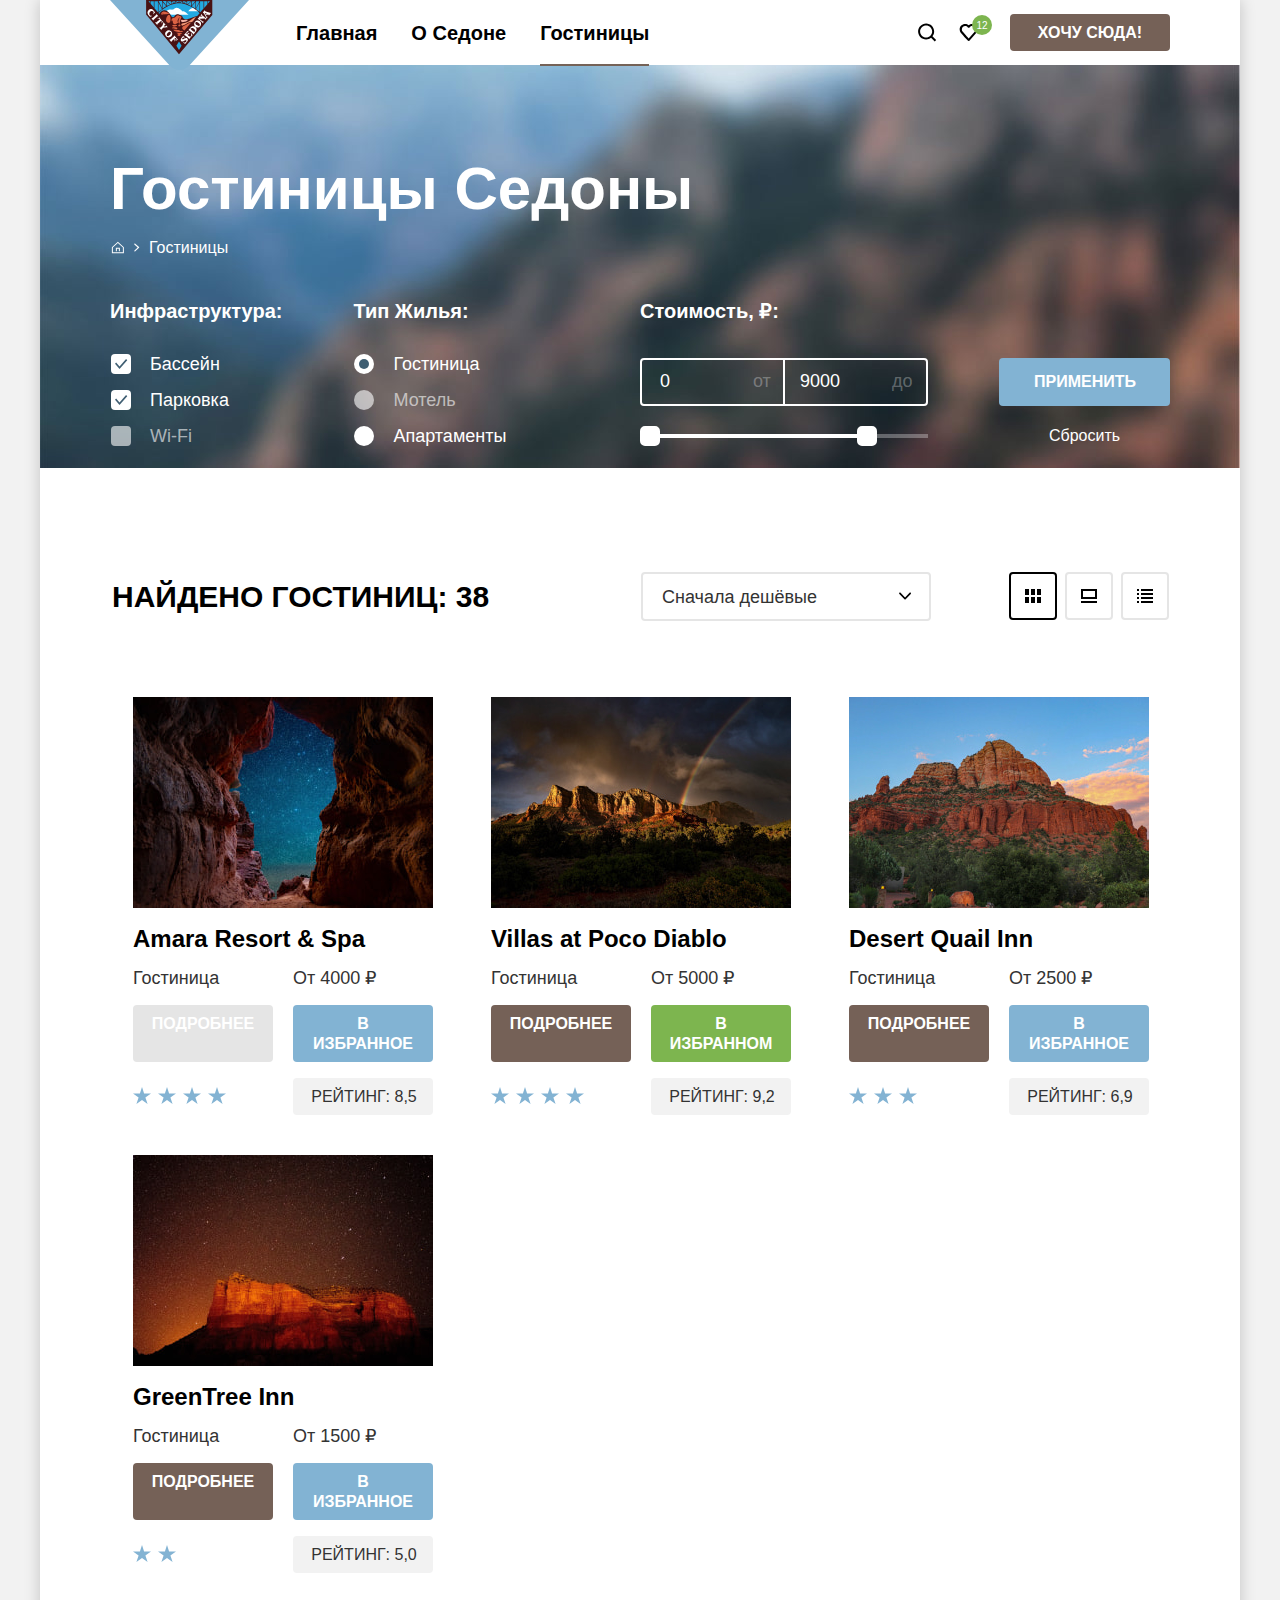
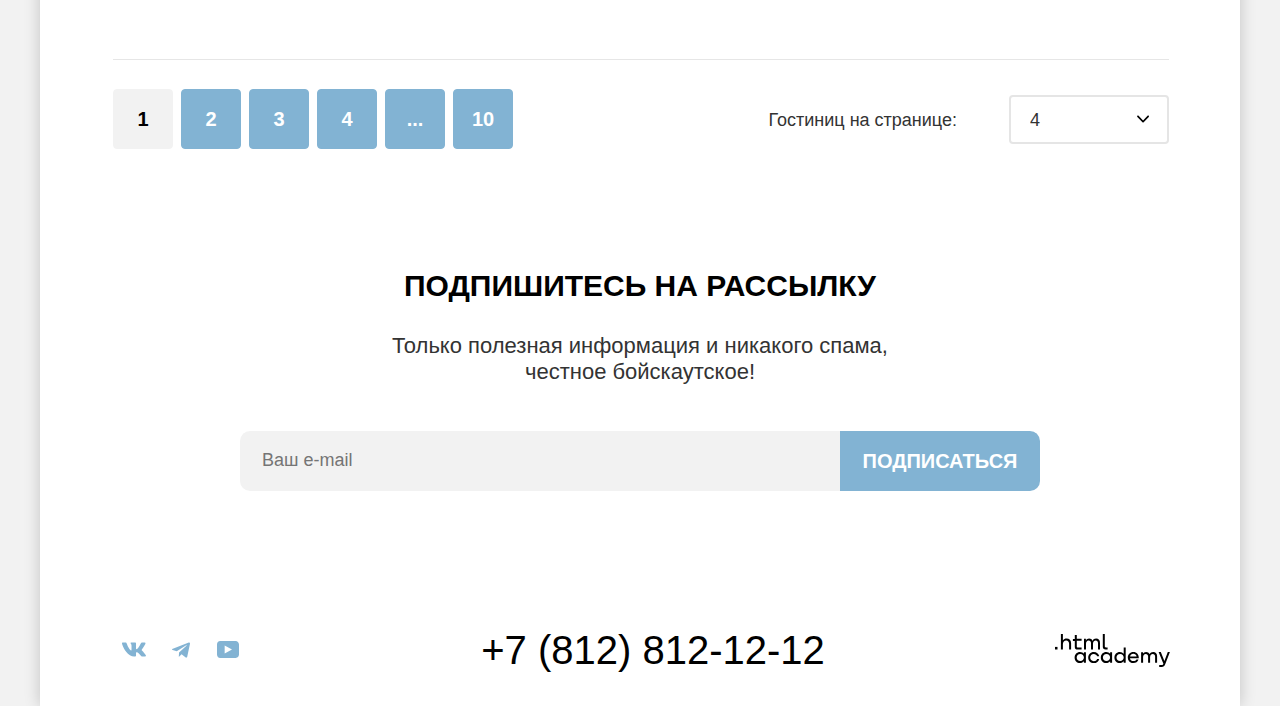
==== commit ff18cb8e: "fix: правки по критериям" ====
--- a/catalog.html
+++ b/catalog.html
@@ -1,343 +1,343 @@
 <!DOCTYPE html>
 <html lang="ru">
-  <head>
-    <meta charset="utf-8">
-    <title>HTML Academy: Гостиницы Седоны</title>
-    <link rel="stylesheet" href="styles/styles.css">
-    <link rel="icon" type="image/x-icon" href="images/icons/favicon.svg">
-  </head>
-  <body>
-    <div class="wrapper">
-      <h1 class="visually-hidden">Добро пожаловать в Седону!</h1>
-      <header class="page-header">
-        <a class="page-header-logo" href="index.html"><img src="images/logo/city-of-sedona-logo.svg" width="139" height="70" alt="Логотип Седона"></a>
-        <nav class="navigation">
-          <h2 class="visually-hidden">Навигация по сайту</h2>
-          <ul class="navigation-list">
-            <li class="navigation-list-item"><a class="navigation-list-link" href="index.html">Главная</a></li>
-            <li class="navigation-list-item"><a class="navigation-list-link" href="#">О Седоне</a></li>
-            <li class="navigation-list-item item-current"><a class="navigation-list-link" href="catalog.html">Гостиницы</a></li>
-          </ul>
-          <ul class="navigation-user">
-            <li class="navigation-user-item">
-              <a class="navigation-user-link" href="#">
-                <span class="visually-hidden">Поиск</span>
-                <svg class="navigation-icon search" width="19" height="19" viewBox="0 0 19 19" fill="currentColor" xmlns="http://www.w3.org/2000/svg">
-                  <path d="M18.1585 17.05L14.448 13.35C15.4508 12.05 16.1528 10.35 16.1528 8.44995C16.1528 4.04995 12.5426 0.449951 8.13013 0.449951C3.71764 0.449951 0.107422 4.14995 0.107422 8.54995C0.107422 12.95 3.71764 16.55 8.13013 16.55C9.93524 16.55 11.6401 15.95 13.044 14.85L16.7545 18.55L18.1585 17.05ZM8.13013 14.55C4.82076 14.55 2.1131 11.85 2.1131 8.54995C2.1131 5.24995 4.82076 2.54995 8.13013 2.54995C11.4395 2.54995 14.1472 5.24995 14.1472 8.54995C14.1472 11.85 11.4395 14.55 8.13013 14.55Z"/>
-                </svg>
-              </a>
-            </li>
-            <li class="navigation-user-item">
-              <a class="navigation-user-link" href="#">
-                <span class="visually-hidden">Избранное</span>
-                <span class="badge">12</span>
-                <svg class="navigation-icon favourite" width="19" height="17" viewBox="0 0 19 17" fill="currentColor" xmlns="http://www.w3.org/2000/svg">
-                  <path d="M9.57663 17C9.27578 17 8.97493 16.9 8.77436 16.6C3.35903 10.5 2.05534 9.1 1.75449 8.7C1.0525 7.8 0.651367 6.6 0.651367 5.4C0.651367 2.4 3.05818 0 6.16698 0C7.47067 0 8.67407 0.5 9.67691 1.3C10.6797 0.5 11.9834 0 13.1868 0C16.1954 0 18.7025 2.4 18.7025 5.4C18.7025 6.7 18.201 7.9 17.3988 8.8L10.3789 16.7C10.1783 16.9 9.97776 17 9.57663 17ZM3.5596 7.5C3.86045 7.9 7.06953 11.5 9.67691 14.4L15.8945 7.4C16.3959 6.9 16.5965 6.2 16.5965 5.4C16.5965 3.6 15.0922 2.1 13.2871 2.1C12.2843 2.1 11.2815 2.6 10.5795 3.4C10.2786 3.7 9.97776 3.8 9.67691 3.8C9.37606 3.8 9.07521 3.6 8.87464 3.4C8.17265 2.6 7.16982 2.1 6.16698 2.1C4.36187 2.1 2.85761 3.6 2.85761 5.4C2.75733 6.3 3.15846 7 3.5596 7.5C3.45931 7.5 3.45931 7.5 3.5596 7.5Z"/>
-                </svg>
-              </a>
-            </li>
-            <li class="navigation-user-item">
-              <a href="#" class="button button-brown navigation-button">Хочу сюда!</a>
-            </li>
-          </ul>
-        </nav>
-      </header>
-      <main class="main-container main-inner">
-        <header class="inner-header">
-          <h1 class="inner-header-title">Гостиницы Седоны</h1>
-          <ul class="breadcrumbs">
-            <li class="breadcrumbs-item">
-              <a class="breadcrumbs-link" href="index.html">
-                <span class="visually-hidden">Главная</span>
-              </a>
-            </li>
-            <li class="breadcrumbs-item"><a class="breadcrumbs-link">Гостиницы</a></li>
-          </ul>
-          <form class="hotels-filter" action="https://echo.htmlacademy.ru/" method="get">
-            <div class="form-group-column first">
-              <fieldset class="hotels-filter-group">
-                <legend class="hotels-filter-title">Инфраструктура:</legend>
-                <ul class="hotels-filter-list">
-                  <li class="hotels-filter-item">
-                    <label class="control">
-                      <input class="visually-hidden control-input" type="checkbox" name="swimming-pool" checked>
-                      <span class="control-mark"></span>
-                      <span class="control-label">Бассейн</span>
-                    </label>
-                  </li>
-                  <li class="hotels-filter-item">
-                    <label class="control">
-                      <input class="visually-hidden control-input" type="checkbox" name="parking" checked>
-                      <span class="control-mark"></span>
-                      <span class="control-label">Парковка</span>
-                    </label>
-                  </li>
-                  <li class="hotels-filter-item">
-                    <label class="control">
-                      <input class="visually-hidden control-input" type="checkbox" name="wi-fi" disabled>
-                      <span class="control-mark"></span>
-                      <span class="control-label">Wi-Fi</span>
-                    </label>
-                  </li>
-                </ul>
-              </fieldset>
-              <fieldset class="hotels-filter-group">
-                <legend class="hotels-filter-title">Тип Жилья:</legend>
-                <ul class="hotels-filter-list">
-                  <li class="hotels-filter-item">
-                    <label class="control">
-                      <input class="visually-hidden control-input" type="radio" name="housing-type" value="hotel" checked>
-                      <span class="control-mark"></span>
-                      <span class="control-label">Гостиница</span>
-                    </label>
-                  </li>
-                  <li class="hotels-filter-item">
-                    <label class="control">
-                      <input class="visually-hidden control-input" type="radio" name="housing-type" value="motel" disabled>
-                      <span class="control-mark"></span>
-                      <span class="control-label">Мотель</span>
-                    </label>
-                  </li>
-                  <li class="hotels-filter-item">
-                    <label class="control">
-                      <input class="visually-hidden control-input" type="radio" name="housing-type" value="apartments">
-                      <span class="control-mark"></span>
-                      <span class="control-label">Апартаменты</span>
-                    </label>
-                  </li>
-                </ul>
-              </fieldset>
-            </div>
-            <div class="form-group-column second">
-              <fieldset class="hotels-filter-group">
-                <legend class="hotels-filter-title">Стоимость, ₽:</legend>
-                <div class="range">
-                  <div class="range-wrapper-inputs">
-                    <label class="catalog-filter-label from">
-                      <input type="text" class="range-input" value="0" name="min-price">
-                      <span class="range-input-text">от</span>
-                    </label>
-                    <label class="catalog-filter-label to">
-                      <input type="text" class="range-input" value="9000" name="max-price">
-                      <span class="range-input-text">до</span>
-                    </label>
-                  </div>
-                  <div class="range-scale-wrapper">
-                    <div class="range-scale">
-                      <div class="range-bar" style="left: 0%; width: 81%">
-                        <button type="button" class="range-toggle toggle-min">
-                          <span class="visually-hidden">Изменить минимальную цену</span>
-                        </button>
-                        <button type="button" class="range-toggle toggle-max">
-                          <span class="visually-hidden">Изменить максимальную цену</span>
-                        </button>
-                      </div>
+<head>
+  <meta charset="utf-8">
+  <title>HTML Academy: Гостиницы Седоны</title>
+  <link rel="stylesheet" href="styles/styles.css">
+  <link rel="icon" type="image/x-icon" href="images/icons/favicon.png">
+</head>
+<body>
+  <div class="wrapper">
+    <h1 class="visually-hidden">Добро пожаловать в Седону!</h1>
+    <header class="page-header">
+      <a class="page-header-logo" href="index.html"><img src="images/logo/city-of-sedona-logo.svg" width="139" height="70" alt="Логотип Седона"></a>
+      <nav class="navigation">
+        <h2 class="visually-hidden">Навигация по сайту</h2>
+        <ul class="navigation-list">
+          <li class="navigation-list-item"><a class="navigation-list-link" href="index.html">Главная</a></li>
+          <li class="navigation-list-item"><a class="navigation-list-link" href="#">О Седоне</a></li>
+          <li class="navigation-list-item item-current"><a class="navigation-list-link" href="catalog.html">Гостиницы</a></li>
+        </ul>
+        <ul class="navigation-user">
+          <li class="navigation-user-item">
+            <a class="navigation-user-link" href="#">
+              <span class="visually-hidden">Поиск</span>
+              <svg class="navigation-icon search" width="19" height="19" viewBox="0 0 19 19" fill="currentColor" xmlns="http://www.w3.org/2000/svg">
+                <path d="M18.1585 17.05L14.448 13.35C15.4508 12.05 16.1528 10.35 16.1528 8.44995C16.1528 4.04995 12.5426 0.449951 8.13013 0.449951C3.71764 0.449951 0.107422 4.14995 0.107422 8.54995C0.107422 12.95 3.71764 16.55 8.13013 16.55C9.93524 16.55 11.6401 15.95 13.044 14.85L16.7545 18.55L18.1585 17.05ZM8.13013 14.55C4.82076 14.55 2.1131 11.85 2.1131 8.54995C2.1131 5.24995 4.82076 2.54995 8.13013 2.54995C11.4395 2.54995 14.1472 5.24995 14.1472 8.54995C14.1472 11.85 11.4395 14.55 8.13013 14.55Z"/>
+              </svg>
+            </a>
+          </li>
+          <li class="navigation-user-item">
+            <a class="navigation-user-link" href="#">
+              <span class="visually-hidden">Избранное</span>
+              <span class="badge">12</span>
+              <svg class="navigation-icon favourite" width="19" height="17" viewBox="0 0 19 17" fill="currentColor" xmlns="http://www.w3.org/2000/svg">
+                <path d="M9.57663 17C9.27578 17 8.97493 16.9 8.77436 16.6C3.35903 10.5 2.05534 9.1 1.75449 8.7C1.0525 7.8 0.651367 6.6 0.651367 5.4C0.651367 2.4 3.05818 0 6.16698 0C7.47067 0 8.67407 0.5 9.67691 1.3C10.6797 0.5 11.9834 0 13.1868 0C16.1954 0 18.7025 2.4 18.7025 5.4C18.7025 6.7 18.201 7.9 17.3988 8.8L10.3789 16.7C10.1783 16.9 9.97776 17 9.57663 17ZM3.5596 7.5C3.86045 7.9 7.06953 11.5 9.67691 14.4L15.8945 7.4C16.3959 6.9 16.5965 6.2 16.5965 5.4C16.5965 3.6 15.0922 2.1 13.2871 2.1C12.2843 2.1 11.2815 2.6 10.5795 3.4C10.2786 3.7 9.97776 3.8 9.67691 3.8C9.37606 3.8 9.07521 3.6 8.87464 3.4C8.17265 2.6 7.16982 2.1 6.16698 2.1C4.36187 2.1 2.85761 3.6 2.85761 5.4C2.75733 6.3 3.15846 7 3.5596 7.5C3.45931 7.5 3.45931 7.5 3.5596 7.5Z"/>
+              </svg>
+            </a>
+          </li>
+          <li class="navigation-user-item">
+            <a href="#" class="button button-brown navigation-button">Хочу сюда!</a>
+          </li>
+        </ul>
+      </nav>
+    </header>
+    <main class="main-container main-inner">
+      <header class="inner-header">
+        <h2 class="inner-header-title">Гостиницы Седоны</h2>
+        <ul class="breadcrumbs">
+          <li class="breadcrumbs-item">
+            <a class="breadcrumbs-link" href="index.html">
+              <span class="visually-hidden">Главная</span>
+            </a>
+          </li>
+          <li class="breadcrumbs-item"><a class="breadcrumbs-link">Гостиницы</a></li>
+        </ul>
+        <form class="hotels-filter" action="https://echo.htmlacademy.ru/" method="get">
+          <div class="form-group-column first">
+            <fieldset class="hotels-filter-group">
+              <legend class="hotels-filter-title">Инфраструктура:</legend>
+              <ul class="hotels-filter-list">
+                <li class="hotels-filter-item">
+                  <label class="control">
+                    <input class="visually-hidden control-input" type="checkbox" name="swimming-pool" checked>
+                    <span class="control-mark"></span>
+                    <span class="control-label">Бассейн</span>
+                  </label>
+                </li>
+                <li class="hotels-filter-item">
+                  <label class="control">
+                    <input class="visually-hidden control-input" type="checkbox" name="parking" checked>
+                    <span class="control-mark"></span>
+                    <span class="control-label">Парковка</span>
+                  </label>
+                </li>
+                <li class="hotels-filter-item">
+                  <label class="control">
+                    <input class="visually-hidden control-input" type="checkbox" name="wi-fi" disabled>
+                    <span class="control-mark"></span>
+                    <span class="control-label">Wi-Fi</span>
+                  </label>
+                </li>
+              </ul>
+            </fieldset>
+            <fieldset class="hotels-filter-group">
+              <legend class="hotels-filter-title">Тип Жилья:</legend>
+              <ul class="hotels-filter-list">
+                <li class="hotels-filter-item">
+                  <label class="control">
+                    <input class="visually-hidden control-input" type="radio" name="housing-type" value="hotel" checked>
+                    <span class="control-mark"></span>
+                    <span class="control-label">Гостиница</span>
+                  </label>
+                </li>
+                <li class="hotels-filter-item">
+                  <label class="control">
+                    <input class="visually-hidden control-input" type="radio" name="housing-type" value="motel" disabled>
+                    <span class="control-mark"></span>
+                    <span class="control-label">Мотель</span>
+                  </label>
+                </li>
+                <li class="hotels-filter-item">
+                  <label class="control">
+                    <input class="visually-hidden control-input" type="radio" name="housing-type" value="apartments">
+                    <span class="control-mark"></span>
+                    <span class="control-label">Апартаменты</span>
+                  </label>
+                </li>
+              </ul>
+            </fieldset>
+          </div>
+          <div class="form-group-column second">
+            <fieldset class="hotels-filter-group">
+              <legend class="hotels-filter-title">Стоимость, ₽:</legend>
+              <div class="range">
+                <div class="range-wrapper-inputs">
+                  <label class="catalog-filter-label from">
+                    <input type="text" class="range-input" value="0" name="min-price">
+                    <span class="range-input-text">от</span>
+                  </label>
+                  <label class="catalog-filter-label to">
+                    <input type="text" class="range-input" value="9000" name="max-price">
+                    <span class="range-input-text">до</span>
+                  </label>
+                </div>
+                <div class="range-scale-wrapper">
+                  <div class="range-scale">
+                    <div class="range-bar" style="left: 0%; width: 81%">
+                      <button type="button" class="range-toggle toggle-min">
+                        <span class="visually-hidden">Изменить минимальную цену</span>
+                      </button>
+                      <button type="button" class="range-toggle toggle-max">
+                        <span class="visually-hidden">Изменить максимальную цену</span>
+                      </button>
                     </div>
                   </div>
                 </div>
-              </fieldset>
-              <div class="buttons-group">
-                <button class="button button-blue apply-filters-button" type="submit">Применить</button>
-                <button class="button clear-filters-button" type="reset">Сбросить</button>
-              </div>
-            </div>
-          </form>
-        </header>
-        <section class="catalog-hotels">
-          <h2 class="visually-hidden">Результаты поиска</h2>
-          <div class="catalog-hotels-result-header">
-            <h3 class="catalog-hotels-title">Найдено Гостиниц: 38</h3>
-            <div class="hotels-sorting-set">
-              <select class="select-control sorting-select" aria-label="Сортировка">
-                <option value="cheap">Сначала дешёвые</option>
-                <option value="popular">Сначала популярные</option>
-                <option value="expensive">Сначала дорогие</option>
-              </select>
-              <a href="#" class="button-view view-current">
-                <span class="visually-hidden">Таблица</span>
-                <img src="images/icons/icon-table.png" width="16" height="14">
-              </a>
-              <a class="button-view" href="#">
-                <span class="visually-hidden">Слайдшоу</span>
-                <img src="images/icons/icon-slideshow.png" width="16" height="14">
-              </a>
-              <a class="button-view" href="#">
-                <span class="visually-hidden">Список</span>
-                <img src="images/icons/icon-list.png" width="16" height="14">
-              </a>
+              </div>
+            </fieldset>
+            <div class="buttons-group">
+              <button class="button button-blue apply-filters-button" type="submit">Применить</button>
+              <button class="button clear-filters-button" type="reset">Сбросить</button>
             </div>
           </div>
-          <ul class="hotels-list">
-            <li class="hotel-card">
-              <a class="hotel-card-link" href="#">
-                <img class="hotel-card-image" src="images/hotels/hotel-01.jpg" width="300" height="211" alt="Гостиница Amara Resort & Spa">
-                <h4 class="hotel-card-title">Amara Resort & Spa</h4>
-              </a>
-              <div class="hotel-card-details">
-                <span class="hotel-card-type">Гостиница</span>
-                <span class="hotel-card-price">От 4000 ₽</span>
-                <a class="button hotel-card-button disabled">Подробнее</a>
-                <a class="button hotel-card-button button-blue" href="#">В избранное</a>
-                <div class="hotel-card-ratings-stars">
-                  <span></span>
-                  <span></span>
-                  <span></span>
-                  <span></span>
-                </div>
-                <span class="hotel-card-ratings-text">РЕЙТИНГ: 8,5</span>
-              </div>
-            </li>
-            <li class="hotel-card">
-              <a class="hotel-card-link" href="#">
-                <img class="hotel-card-image" src="images/hotels/hotel-02.jpg" width="300" height="211" alt="Гостиница Villas at Poco Diablo">
-                <h4 class="hotel-card-title">Villas at Poco Diablo</h4>
-              </a>
-              <div class="hotel-card-details">
-                <span class="hotel-card-type">Гостиница</span>
-                <span class="hotel-card-price">От 5000 ₽</span>
-                <a class="button hotel-card-button button-brown" href="#">Подробнее</a>
-                <a class="button hotel-card-button button-green" href="#">В избранном</a>
-                <div class="hotel-card-ratings-stars">
-                  <span></span>
-                  <span></span>
-                  <span></span>
-                  <span></span>
-                </div>
-                <span class="hotel-card-ratings-text">РЕЙТИНГ: 9,2</span>
-              </div>
-            </li>
-            <li class="hotel-card">
-              <a class="hotel-card-link" href="#">
-                <img class="hotel-card-image" src="images/hotels/hotel-03.jpg" width="300" height="211" alt="Гостиница Desert Quail Inn">
-                <h4 class="hotel-card-title">Desert Quail Inn</h4>
-              </a>
-              <div class="hotel-card-details">
-                <span class="hotel-card-type">Гостиница</span>
-                <span class="hotel-card-price">От 2500 ₽</span>
-                <a class="button hotel-card-button button-brown" href="#">Подробнее</a>
-                <a class="button hotel-card-button button-blue" href="#">В избранное</a>
-                <div class="hotel-card-ratings-stars">
-                  <span></span>
-                  <span></span>
-                  <span></span>
-                </div>
-                <span class="hotel-card-ratings-text">РЕЙТИНГ: 6,9</span>
-              </div>
-            </li>
-            <li class="hotel-card">
-              <a class="hotel-card-link" href="#">
-                <img class="hotel-card-image" src="images/hotels/hotel-04.jpg" width="300" height="211" alt="Гостиница GreenTree Inn">
-                <h4 class="hotel-card-title">GreenTree Inn</h4>
-              </a>
-              <div class="hotel-card-details">
-                <span class="hotel-card-type">Гостиница</span>
-                <span class="hotel-card-price">От 1500 ₽</span>
-                <a class="button hotel-card-button button-brown" href="#">Подробнее</a>
-                <a class="button hotel-card-button button-blue" href="#">В избранное</a>
-                <div class="hotel-card-ratings-stars">
-                  <span></span>
-                  <span></span>
-                </div>
-                <span class="hotel-card-ratings-text">РЕЙТИНГ: 5,0</span>
-              </div>
+        </form>
+      </header>
+      <section class="catalog-hotels">
+        <h2 class="visually-hidden">Результаты поиска</h2>
+        <div class="catalog-hotels-result-header">
+          <h3 class="catalog-hotels-title">Найдено Гостиниц: 38</h3>
+          <div class="hotels-sorting-set">
+            <select class="select-control sorting-select" aria-label="Сортировка">
+              <option value="cheap">Сначала дешёвые</option>
+              <option value="popular">Сначала популярные</option>
+              <option value="expensive">Сначала дорогие</option>
+            </select>
+            <a href="#" class="button-view view-current">
+              <span class="visually-hidden">Таблица</span>
+              <img src="images/icons/icon-table.png" width="16" height="14" alt="Показать как таблицу">
+            </a>
+            <a class="button-view" href="#">
+              <span class="visually-hidden">Слайдшоу</span>
+              <img src="images/icons/icon-slideshow.png" width="16" height="14" alt="Показать как слайдшоу">
+            </a>
+            <a class="button-view" href="#">
+              <span class="visually-hidden">Список</span>
+              <img src="images/icons/icon-list.png" width="16" height="14" alt="Показать как список">
+            </a>
+          </div>
+        </div>
+        <ul class="hotels-list">
+          <li class="hotel-card">
+            <a class="hotel-card-link" href="#">
+              <img class="hotel-card-image" src="images/hotels/hotel-01.jpg" width="300" height="211" alt="Гостиница Amara Resort & Spa">
+              <h4 class="hotel-card-title">Amara Resort & Spa</h4>
+            </a>
+            <div class="hotel-card-details">
+              <span class="hotel-card-type">Гостиница</span>
+              <span class="hotel-card-price">От 4000 ₽</span>
+              <a class="button hotel-card-button disabled">Подробнее</a>
+              <a class="button hotel-card-button button-blue" href="#">В избранное</a>
+              <div class="hotel-card-ratings-stars">
+                <span></span>
+                <span></span>
+                <span></span>
+                <span></span>
+              </div>
+              <span class="hotel-card-ratings-text">РЕЙТИНГ: 8,5</span>
+            </div>
+          </li>
+          <li class="hotel-card">
+            <a class="hotel-card-link" href="#">
+              <img class="hotel-card-image" src="images/hotels/hotel-02.jpg" width="300" height="211" alt="Гостиница Villas at Poco Diablo">
+              <h4 class="hotel-card-title">Villas at Poco Diablo</h4>
+            </a>
+            <div class="hotel-card-details">
+              <span class="hotel-card-type">Гостиница</span>
+              <span class="hotel-card-price">От 5000 ₽</span>
+              <a class="button hotel-card-button button-brown" href="#">Подробнее</a>
+              <a class="button hotel-card-button button-green" href="#">В избранном</a>
+              <div class="hotel-card-ratings-stars">
+                <span></span>
+                <span></span>
+                <span></span>
+                <span></span>
+              </div>
+              <span class="hotel-card-ratings-text">РЕЙТИНГ: 9,2</span>
+            </div>
+          </li>
+          <li class="hotel-card">
+            <a class="hotel-card-link" href="#">
+              <img class="hotel-card-image" src="images/hotels/hotel-03.jpg" width="300" height="211" alt="Гостиница Desert Quail Inn">
+              <h4 class="hotel-card-title">Desert Quail Inn</h4>
+            </a>
+            <div class="hotel-card-details">
+              <span class="hotel-card-type">Гостиница</span>
+              <span class="hotel-card-price">От 2500 ₽</span>
+              <a class="button hotel-card-button button-brown" href="#">Подробнее</a>
+              <a class="button hotel-card-button button-blue" href="#">В избранное</a>
+              <div class="hotel-card-ratings-stars">
+                <span></span>
+                <span></span>
+                <span></span>
+              </div>
+              <span class="hotel-card-ratings-text">РЕЙТИНГ: 6,9</span>
+            </div>
+          </li>
+          <li class="hotel-card">
+            <a class="hotel-card-link" href="#">
+              <img class="hotel-card-image" src="images/hotels/hotel-04.jpg" width="300" height="211" alt="Гостиница GreenTree Inn">
+              <h4 class="hotel-card-title">GreenTree Inn</h4>
+            </a>
+            <div class="hotel-card-details">
+              <span class="hotel-card-type">Гостиница</span>
+              <span class="hotel-card-price">От 1500 ₽</span>
+              <a class="button hotel-card-button button-brown" href="#">Подробнее</a>
+              <a class="button hotel-card-button button-blue" href="#">В избранное</a>
+              <div class="hotel-card-ratings-stars">
+                <span></span>
+                <span></span>
+              </div>
+              <span class="hotel-card-ratings-text">РЕЙТИНГ: 5,0</span>
+            </div>
+          </li>
+        </ul>
+        <div class="pagination-container">
+          <ul class="pagination">
+            <li class="pagination-item current">
+              <a class="pagination-link">1</a>
+            </li>
+            <li class="pagination-item button-blue">
+              <a class="pagination-link" href="#">2</a>
+            </li>
+            <li class="pagination-item button-blue">
+              <a class="pagination-link" href="#">3</a>
+            </li>
+            <li class="pagination-item button-blue">
+              <a class="pagination-link" href="#">4</a>
+            </li>
+            <li class="pagination-item button-blue">
+              <a class="pagination-link" href="#">...</a>
+            </li>
+            <li class="pagination-item button-blue">
+              <a class="pagination-link" href="#">10</a>
             </li>
           </ul>
-          <div class="pagination-container">
-            <ul class="pagination">
-              <li class="pagination-item current">
-                <a class="pagination-link">1</a>
-              </li>
-              <li class="pagination-item button-blue">
-                <a class="pagination-link" href="#">2</a>
-              </li>
-              <li class="pagination-item button-blue">
-                <a class="pagination-link" href="#">3</a>
-              </li>
-              <li class="pagination-item button-blue">
-                <a class="pagination-link" href="#">4</a>
-              </li>
-              <li class="pagination-item button-blue">
-                <a class="pagination-link" href="#">...</a>
-              </li>
-              <li class="pagination-item button-blue">
-                <a class="pagination-link" href="#">10</a>
-              </li>
-            </ul>
-            <div class="pagination-settings">
-              <label class="pagination-label" for="pagination-control">Гостиниц на странице:</label>
-              <select class="select-control pagination-select" id="pagination-control" aria-label="Гостиниц на странице">
-                <option value="1">1</option>
-                <option value="2">2</option>
-                <option value="3">3</option>
-                <option value="4" selected>4</option>
-              </select>
-            </div>
+          <div class="pagination-settings">
+            <label class="pagination-label" for="pagination-control">Гостиниц на странице:</label>
+            <select class="select-control pagination-select" id="pagination-control" aria-label="Гостиниц на странице">
+              <option value="1">1</option>
+              <option value="2">2</option>
+              <option value="3">3</option>
+              <option value="4" selected>4</option>
+            </select>
           </div>
-        </section>
-        <section class="subscription-inner">
-          <h2 class="visually-hidden">Форма подписки на рассылку</h2>
-          <p class="subscription-title">Подпишитесь на рассылку</p>
-          <p class="subscription-description">Только полезная информация и никакого спама, честное бойскаутское!</p>
-          <form action="https://echo.htmlacademy.ru" class="subscription-form" method="post">
-            <input class="subscription-form-input" type="email" name="subscription-form-email" placeholder="Ваш e-mail">
-            <button class="button button-blue subscription-button" type="submit">ПОДПИСАТЬСЯ</button>
-          </form>
-        </section>
-      </main>
-      <footer class="page-footer">
-        <section class="footer-social">
-          <h2 class="visually-hidden">Давайте дружить</h2>
-          <ul class="footer-social-list">
-            <li class="footer-social-item">
-              <a class="button-socials" href="https://vk.com/htmlacademy">
-                <span class="visually-hidden">ВКонтакте</span>
-                <svg width="24" height="15" viewBox="0 0 24 15" fill="currentColor" xmlns="http://www.w3.org/2000/svg">
-                  <path fill-rule="evenodd" clip-rule="evenodd" d="M23.45 1.448C23.616 0.902 23.45 0.5 22.655 0.5H20.03C19.362 0.5 19.054 0.847 18.887 1.23C18.887 1.23 17.552 4.426 15.661 6.502C15.049 7.104 14.771 7.295 14.437 7.295C14.27 7.295 14.019 7.104 14.019 6.557V1.448C14.019 0.792 13.835 0.5 13.279 0.5H9.151C8.734 0.5 8.483 0.804 8.483 1.093C8.483 1.714 9.429 1.858 9.526 3.606V7.404C9.526 8.237 9.373 8.388 9.039 8.388C8.149 8.388 5.984 5.177 4.699 1.503C4.45 0.788 4.198 0.5 3.527 0.5H0.9C0.15 0.5 0 0.847 0 1.23C0 1.912 0.89 5.3 4.145 9.781C6.315 12.841 9.37 14.5 12.153 14.5C13.822 14.5 14.028 14.132 14.028 13.497V11.184C14.028 10.447 14.186 10.3 14.715 10.3C15.105 10.3 15.772 10.492 17.33 11.967C19.11 13.716 19.403 14.5 20.405 14.5H23.03C23.78 14.5 24.156 14.132 23.94 13.404C23.702 12.68 22.852 11.629 21.725 10.382C21.113 9.672 20.195 8.907 19.916 8.524C19.527 8.033 19.638 7.814 19.916 7.377C19.916 7.377 23.116 2.951 23.449 1.448H23.45Z"/>
-                </svg>
-              </a>
-            </li>
-            <li class="footer-social-item">
-              <a class="button-socials" href="https://t.me/htmlacademy">
-                <span class="visually-hidden">Телеграм</span>
-                <svg width="18" height="16" viewBox="0 0 18 16" fill="currentColor" xmlns="http://www.w3.org/2000/svg">
-                  <path d="M16.7855 0.59926L0.840977 6.74776C-0.247172 7.18481 -0.240877 7.79184 0.641333 8.06253L4.73493 9.33953L14.2063 3.3637C14.6542 3.09121 15.0634 3.2378 14.727 3.53636L7.05332 10.4619H7.05152L7.05332 10.4628L6.77094 14.6823C7.18462 14.6823 7.36718 14.4925 7.5992 14.2686L9.58754 12.3351L13.7234 15.39C14.486 15.81 15.0337 15.5941 15.2234 14.6841L17.9384 1.88885C18.2163 0.774623 17.513 0.270117 16.7855 0.59926Z"/>
-                </svg>
-              </a>
-            </li>
-            <li class="footer-social-item">
-              <a class="button-socials" href="https://www.youtube.com/user/htmlacademyru">
-                <span class="visually-hidden">YouTube</span>
-                <svg width="22" height="17" viewBox="0 0 22 17" fill="currentColor" xmlns="http://www.w3.org/2000/svg">
-                  <path d="M18.607 0H3.17413C1.31343 0 0 1.59375 0 3.4V13.4937C0 15.4062 1.31343 17 3.17413 17H18.8259C20.4677 17 22 15.4062 22 13.6V3.4C21.7811 1.59375 20.4677 0 18.607 0ZM7.66169 12.5375V4.4625L14.995 8.5L7.66169 12.5375Z"/>
-                </svg>
-              </a>
-            </li>
-          </ul>
-        </section>
-        <section class="footer-contacts">
-          <h2 class="visually-hidden">Контакты</h2>
-          <a class="footer-contacts-phone" href="tel:+7(812)8121212">+7 (812) 812-12-12</a>
-        </section>
-        <p class="footer-logo">
-          <a class="htmlacademy-link" href="https://htmlacademy.ru/">
-            <span class="visually-hidden">Сделано в .html academy</span>
-            <svg width="115" height="33" viewBox="0 0 115 33" fill="currentColor" xmlns="http://www.w3.org/2000/svg">
-              <path d="M0 12.9V15.5H2.5V12.9H0Z" fill="currentColor"/>
-              <path d="M11.6 4.5C10 4.5 8.8 5.2 8 6.2H7.9V0H5.9V15.5H7.9V10.2C7.9 8.1 9.2 6.6 11.2 6.6C13 6.6 14.1 8 14.1 9.8V15.5H16.1V9.4C16.2 6.4 14.3 4.5 11.6 4.5Z" fill="currentColor"/>
-              <path d="M26.6 4.8H21.8V1.1H19.8V4.9H17.9V6.9H19.8V12.9C19.8 14.6 20.8 15.6 22.5 15.6H26.6V13.6H22.9C22.2 13.6 21.8 13.2 21.8 12.5V6.8H26.6V4.8Z" fill="currentColor"/>
-              <path d="M41.1 4.6C39.5 4.6 38.2 5.4 37.6 6.7H37.5C36.9 5.5 35.7 4.6 34.1 4.6C32.7 4.6 31.6 5.4 31 6.4H30.9V4.8H29V15.4H31V10C31 8 32 6.5 33.6 6.5C35.1 6.5 36 7.5 36 9.1V15.4H38V9.8C38 7.4 39.4 6.5 40.6 6.5C42.1 6.5 43 7.5 43 9.1V15.4H45V8.9C45.1 6.4 43.6 4.6 41.1 4.6Z" fill="currentColor"/>
-              <path d="M47.8 12.7C47.8 14.4 48.8 15.4 50.6 15.4H52.6V13.4H50.9C50.2 13.4 49.8 13 49.8 12.3V0H47.8V12.7Z" fill="currentColor"/>
-              <path d="M28.9 19.7C28 18.6 26.7 17.9 25 17.9C21.9 17.9 19.6 20.2 19.6 23.5C19.6 26.8 21.9 29.1 25 29.1C26.8 29.1 28 28.3 28.8 27.2H28.9V28.8H30.9V18.2H28.9V19.7ZM25.3 27.1C23.1 27.1 21.7 25.5 21.7 23.5C21.7 21.5 23.1 19.9 25.3 19.9C27.5 19.9 28.9 21.5 28.9 23.5C28.9 25.4 27.5 27.1 25.3 27.1Z" fill="currentColor"/>
-              <path d="M44.2 22C43.7 19.6 41.6 17.9 38.8 17.9C35.4 17.9 33.2 20.4 33.2 23.5C33.2 26.6 35.4 29.1 38.8 29.1C41.6 29.1 43.7 27.3 44.2 24.9H42.1C41.7 26.2 40.4 27.2 38.8 27.2C36.6 27.2 35.2 25.6 35.2 23.6C35.2 21.6 36.6 20 38.8 20C40.4 20 41.6 21 42.1 22.2H44.2V22Z" fill="currentColor"/>
-              <path d="M55.1 19.7C54.2 18.6 52.9 17.9 51.2 17.9C48.1 17.9 45.8 20.2 45.8 23.5C45.8 26.8 48.1 29.1 51.2 29.1C53 29.1 54.2 28.3 55 27.2H55.1V28.8H57.1V18.2H55.1V19.7ZM51.5 27.1C49.3 27.1 47.9 25.5 47.9 23.5C47.9 21.5 49.3 19.9 51.5 19.9C53.7 19.9 55.1 21.5 55.1 23.5C55.1 25.4 53.6 27.1 51.5 27.1Z" fill="currentColor"/>
-              <path d="M68.7 19.8C67.8 18.7 66.5 17.9 64.8 17.9C61.7 17.9 59.4 20.2 59.4 23.5C59.4 26.8 61.6 29.1 64.8 29.1C66.5 29.1 67.8 28.3 68.6 27.3H68.7V28.8H70.7V13.4H68.7V19.8ZM65.1 27.1C62.9 27.1 61.5 25.5 61.5 23.5C61.5 21.5 62.9 19.9 65.1 19.9C67.3 19.9 68.7 21.5 68.7 23.5C68.6 25.5 67.2 27.1 65.1 27.1Z" fill="currentColor"/>
-              <path d="M78.3 17.9C75 17.9 72.8 20.4 72.8 23.5C72.8 26.5 74.9 29.1 78.3 29.1C80.8 29.1 82.8 27.8 83.5 25.5H81.4C80.9 26.5 79.8 27.1 78.4 27.1C76.5 27.1 75.1 25.8 75 24.2H83.8C84 20.6 81.8 17.9 78.3 17.9ZM78.3 19.8C80 19.8 81.3 20.8 81.6 22.4H75.1C75.4 20.9 76.6 19.8 78.3 19.8Z" fill="currentColor"/>
-              <path d="M98.2 17.9C96.6 17.9 95.3 18.7 94.6 19.9H94.5C93.9 18.7 92.7 17.9 91.1 17.9C89.7 17.9 88.6 18.6 88 19.7V18.2H86.1V28.8H88.1V23.4C88.1 21.4 89.1 20 90.7 19.9C92.2 19.9 93.1 20.9 93.1 22.5V28.8H95.1V23.2C95.1 20.8 96.5 19.9 97.7 19.9C99.2 19.9 100.1 20.9 100.1 22.5V28.8H102.1V22.3C102.2 19.7 100.7 17.9 98.2 17.9Z" fill="currentColor"/>
-              <path d="M109.4 27L105.8 18.1H103.6L108.4 29.7C108.1 30.6 107.7 30.9 106.7 30.9H104.2V32.9H106.7C108.5 32.9 109.5 32.1 110.2 30.3L114.9 18.1H112.8L109.4 27Z" fill="currentColor"/>
-            </svg>
-          </a>
-        </p>
-      </footer>
-    </div>
-  </body>
+        </div>
+      </section>
+      <section class="subscription-inner">
+        <h2 class="visually-hidden">Форма подписки на рассылку</h2>
+        <p class="subscription-title">Подпишитесь на рассылку</p>
+        <p class="subscription-description">Только полезная информация и никакого спама, честное бойскаутское!</p>
+        <form action="https://echo.htmlacademy.ru" class="subscription-form" method="post">
+          <input class="subscription-form-input" type="email" name="subscription-form-email" placeholder="Ваш e-mail">
+          <button class="button button-blue subscription-button" type="submit">ПОДПИСАТЬСЯ</button>
+        </form>
+      </section>
+    </main>
+    <footer class="page-footer">
+      <section class="footer-social">
+        <h2 class="visually-hidden">Давайте дружить</h2>
+        <ul class="footer-social-list">
+          <li class="footer-social-item">
+            <a class="button-socials" href="https://vk.com/htmlacademy">
+              <span class="visually-hidden">ВКонтакте</span>
+              <svg width="24" height="15" viewBox="0 0 24 15" fill="currentColor" xmlns="http://www.w3.org/2000/svg">
+                <path fill-rule="evenodd" clip-rule="evenodd" d="M23.45 1.448C23.616 0.902 23.45 0.5 22.655 0.5H20.03C19.362 0.5 19.054 0.847 18.887 1.23C18.887 1.23 17.552 4.426 15.661 6.502C15.049 7.104 14.771 7.295 14.437 7.295C14.27 7.295 14.019 7.104 14.019 6.557V1.448C14.019 0.792 13.835 0.5 13.279 0.5H9.151C8.734 0.5 8.483 0.804 8.483 1.093C8.483 1.714 9.429 1.858 9.526 3.606V7.404C9.526 8.237 9.373 8.388 9.039 8.388C8.149 8.388 5.984 5.177 4.699 1.503C4.45 0.788 4.198 0.5 3.527 0.5H0.9C0.15 0.5 0 0.847 0 1.23C0 1.912 0.89 5.3 4.145 9.781C6.315 12.841 9.37 14.5 12.153 14.5C13.822 14.5 14.028 14.132 14.028 13.497V11.184C14.028 10.447 14.186 10.3 14.715 10.3C15.105 10.3 15.772 10.492 17.33 11.967C19.11 13.716 19.403 14.5 20.405 14.5H23.03C23.78 14.5 24.156 14.132 23.94 13.404C23.702 12.68 22.852 11.629 21.725 10.382C21.113 9.672 20.195 8.907 19.916 8.524C19.527 8.033 19.638 7.814 19.916 7.377C19.916 7.377 23.116 2.951 23.449 1.448H23.45Z"/>
+              </svg>
+            </a>
+          </li>
+          <li class="footer-social-item">
+            <a class="button-socials" href="https://t.me/htmlacademy">
+              <span class="visually-hidden">Телеграм</span>
+              <svg width="18" height="16" viewBox="0 0 18 16" fill="currentColor" xmlns="http://www.w3.org/2000/svg">
+                <path d="M16.7855 0.59926L0.840977 6.74776C-0.247172 7.18481 -0.240877 7.79184 0.641333 8.06253L4.73493 9.33953L14.2063 3.3637C14.6542 3.09121 15.0634 3.2378 14.727 3.53636L7.05332 10.4619H7.05152L7.05332 10.4628L6.77094 14.6823C7.18462 14.6823 7.36718 14.4925 7.5992 14.2686L9.58754 12.3351L13.7234 15.39C14.486 15.81 15.0337 15.5941 15.2234 14.6841L17.9384 1.88885C18.2163 0.774623 17.513 0.270117 16.7855 0.59926Z"/>
+              </svg>
+            </a>
+          </li>
+          <li class="footer-social-item">
+            <a class="button-socials" href="https://www.youtube.com/user/htmlacademyru">
+              <span class="visually-hidden">YouTube</span>
+              <svg width="22" height="17" viewBox="0 0 22 17" fill="currentColor" xmlns="http://www.w3.org/2000/svg">
+                <path d="M18.607 0H3.17413C1.31343 0 0 1.59375 0 3.4V13.4937C0 15.4062 1.31343 17 3.17413 17H18.8259C20.4677 17 22 15.4062 22 13.6V3.4C21.7811 1.59375 20.4677 0 18.607 0ZM7.66169 12.5375V4.4625L14.995 8.5L7.66169 12.5375Z"/>
+              </svg>
+            </a>
+          </li>
+        </ul>
+      </section>
+      <section class="footer-contacts">
+        <h2 class="visually-hidden">Контакты</h2>
+        <a class="footer-contacts-phone" href="tel:+7(812)8121212">+7 (812) 812-12-12</a>
+      </section>
+      <p class="footer-logo">
+        <a class="htmlacademy-link" href="https://htmlacademy.ru/">
+          <span class="visually-hidden">Сделано в .html academy</span>
+          <svg width="115" height="33" viewBox="0 0 115 33" fill="currentColor" xmlns="http://www.w3.org/2000/svg">
+            <path d="M0 12.9V15.5H2.5V12.9H0Z" fill="currentColor"/>
+            <path d="M11.6 4.5C10 4.5 8.8 5.2 8 6.2H7.9V0H5.9V15.5H7.9V10.2C7.9 8.1 9.2 6.6 11.2 6.6C13 6.6 14.1 8 14.1 9.8V15.5H16.1V9.4C16.2 6.4 14.3 4.5 11.6 4.5Z" fill="currentColor"/>
+            <path d="M26.6 4.8H21.8V1.1H19.8V4.9H17.9V6.9H19.8V12.9C19.8 14.6 20.8 15.6 22.5 15.6H26.6V13.6H22.9C22.2 13.6 21.8 13.2 21.8 12.5V6.8H26.6V4.8Z" fill="currentColor"/>
+            <path d="M41.1 4.6C39.5 4.6 38.2 5.4 37.6 6.7H37.5C36.9 5.5 35.7 4.6 34.1 4.6C32.7 4.6 31.6 5.4 31 6.4H30.9V4.8H29V15.4H31V10C31 8 32 6.5 33.6 6.5C35.1 6.5 36 7.5 36 9.1V15.4H38V9.8C38 7.4 39.4 6.5 40.6 6.5C42.1 6.5 43 7.5 43 9.1V15.4H45V8.9C45.1 6.4 43.6 4.6 41.1 4.6Z" fill="currentColor"/>
+            <path d="M47.8 12.7C47.8 14.4 48.8 15.4 50.6 15.4H52.6V13.4H50.9C50.2 13.4 49.8 13 49.8 12.3V0H47.8V12.7Z" fill="currentColor"/>
+            <path d="M28.9 19.7C28 18.6 26.7 17.9 25 17.9C21.9 17.9 19.6 20.2 19.6 23.5C19.6 26.8 21.9 29.1 25 29.1C26.8 29.1 28 28.3 28.8 27.2H28.9V28.8H30.9V18.2H28.9V19.7ZM25.3 27.1C23.1 27.1 21.7 25.5 21.7 23.5C21.7 21.5 23.1 19.9 25.3 19.9C27.5 19.9 28.9 21.5 28.9 23.5C28.9 25.4 27.5 27.1 25.3 27.1Z" fill="currentColor"/>
+            <path d="M44.2 22C43.7 19.6 41.6 17.9 38.8 17.9C35.4 17.9 33.2 20.4 33.2 23.5C33.2 26.6 35.4 29.1 38.8 29.1C41.6 29.1 43.7 27.3 44.2 24.9H42.1C41.7 26.2 40.4 27.2 38.8 27.2C36.6 27.2 35.2 25.6 35.2 23.6C35.2 21.6 36.6 20 38.8 20C40.4 20 41.6 21 42.1 22.2H44.2V22Z" fill="currentColor"/>
+            <path d="M55.1 19.7C54.2 18.6 52.9 17.9 51.2 17.9C48.1 17.9 45.8 20.2 45.8 23.5C45.8 26.8 48.1 29.1 51.2 29.1C53 29.1 54.2 28.3 55 27.2H55.1V28.8H57.1V18.2H55.1V19.7ZM51.5 27.1C49.3 27.1 47.9 25.5 47.9 23.5C47.9 21.5 49.3 19.9 51.5 19.9C53.7 19.9 55.1 21.5 55.1 23.5C55.1 25.4 53.6 27.1 51.5 27.1Z" fill="currentColor"/>
+            <path d="M68.7 19.8C67.8 18.7 66.5 17.9 64.8 17.9C61.7 17.9 59.4 20.2 59.4 23.5C59.4 26.8 61.6 29.1 64.8 29.1C66.5 29.1 67.8 28.3 68.6 27.3H68.7V28.8H70.7V13.4H68.7V19.8ZM65.1 27.1C62.9 27.1 61.5 25.5 61.5 23.5C61.5 21.5 62.9 19.9 65.1 19.9C67.3 19.9 68.7 21.5 68.7 23.5C68.6 25.5 67.2 27.1 65.1 27.1Z" fill="currentColor"/>
+            <path d="M78.3 17.9C75 17.9 72.8 20.4 72.8 23.5C72.8 26.5 74.9 29.1 78.3 29.1C80.8 29.1 82.8 27.8 83.5 25.5H81.4C80.9 26.5 79.8 27.1 78.4 27.1C76.5 27.1 75.1 25.8 75 24.2H83.8C84 20.6 81.8 17.9 78.3 17.9ZM78.3 19.8C80 19.8 81.3 20.8 81.6 22.4H75.1C75.4 20.9 76.6 19.8 78.3 19.8Z" fill="currentColor"/>
+            <path d="M98.2 17.9C96.6 17.9 95.3 18.7 94.6 19.9H94.5C93.9 18.7 92.7 17.9 91.1 17.9C89.7 17.9 88.6 18.6 88 19.7V18.2H86.1V28.8H88.1V23.4C88.1 21.4 89.1 20 90.7 19.9C92.2 19.9 93.1 20.9 93.1 22.5V28.8H95.1V23.2C95.1 20.8 96.5 19.9 97.7 19.9C99.2 19.9 100.1 20.9 100.1 22.5V28.8H102.1V22.3C102.2 19.7 100.7 17.9 98.2 17.9Z" fill="currentColor"/>
+            <path d="M109.4 27L105.8 18.1H103.6L108.4 29.7C108.1 30.6 107.7 30.9 106.7 30.9H104.2V32.9H106.7C108.5 32.9 109.5 32.1 110.2 30.3L114.9 18.1H112.8L109.4 27Z" fill="currentColor"/>
+          </svg>
+        </a>
+      </p>
+    </footer>
+  </div>
+</body>
 </html>
--- a/styles/styles.css
+++ b/styles/styles.css
@@ -27,38 +27,6 @@
   clip-path: inset(100%);
   clip: rect(0 0 0 0);
   overflow: hidden;
-}
-
-fieldset {
-  padding: 0.35em 0.75em 0.625em;
-}
-
-legend {
-  box-sizing: border-box;
-  color: inherit;
-  display: table;
-  max-width: 100%;
-  padding: 0;
-  white-space: normal;
-}
-
-ul, li {
-  margin: 0;
-  padding: 0;
-}
-
-li {
-  list-style: none;
-}
-
-h1, h2, h3, h4, h5, h6 {
-  padding: 0;
-  margin: 0;
-}
-
-p {
-  padding: 0;
-  margin: 0;
 }
 
 html {
@@ -92,15 +60,11 @@
   flex-grow: 1;
 }
 
-/* Site Controls */
-button,
-input {
-  background-color: transparent;
-  font-family: inherit;
-}
+/* Site Buttons */
+
 .button,
 .button:visited {
-  font-family: inherit;
+  font-family: "PT Sans", sans-serif;
   font-size: 16px;
   line-height: 20px;
   font-weight: 700;
@@ -114,6 +78,7 @@
   padding: 9px 15px 8px;
   color: #FFFFFF;
   cursor: pointer;
+  background-color: transparent;
 }
 .button:focus-visible {
   outline: none;
@@ -223,7 +188,9 @@
   z-index: 100;
 }
 .navigation-list-item {
+  list-style: none;
   margin-right: 34px;
+  padding: 0;
 }
 .navigation-list-item.item-current {
   border-bottom: 2px solid #756257;
@@ -248,7 +215,9 @@
   padding: 0;
 }
 .navigation-user-item {
+  list-style: none;
   margin: 14px 4px 0 0;
+  padding: 0;
 }
 .navigation-user-item:last-child {
   margin: 14px 0 0 0;
@@ -320,6 +289,7 @@
   text-align: center;
   text-transform: uppercase;
   margin: 0 auto 31px;
+  padding: 0;
 }
 .advantages-section-subtitle {
   width: 655px;
@@ -329,6 +299,7 @@
   color: #333333;
   text-align: center;
   margin: 0 auto 30px;
+  padding: 0;
 }
 
 .advantages-list {
@@ -338,9 +309,11 @@
   flex-flow: row wrap;
 }
 .advantages-item {
+  list-style: none;
   counter-increment: advantage_counter;
   flex-basis: 400px;
-  padding-bottom: 103px;
+  margin: 0;
+  padding: 0 0 103px 0;
   background-color: rgba(131, 179, 211, 0.2);
 }
 .advantages-item:nth-child(2n+1) {
@@ -359,6 +332,7 @@
   text-transform: uppercase;
   width: 180px;
   margin: 103px auto 29px;
+  padding: 0;
 }
 .advantages-tile {
   width: 400px;
@@ -368,13 +342,13 @@
   color: #ffffff;
 }
 .advantages-tile .advantages-title {
-  margin-top: 3px;
-  margin-bottom: 29px;
+  margin: 3px auto 29px;
+  padding: 0;
 }
 
 .advantages-description {
-  padding-left: 70px;
-  padding-right: 70px;
+  margin: 0;
+  padding: 0 70px;
 }
 .advantages-description::before {
   content: "— №" counter(advantage_counter) " —";
@@ -391,9 +365,11 @@
   background-color: #FFFFFF;
 }
 .advantages-features .advantages-feature {
+  list-style: none;
   position: relative;
   width: 400px;
   box-sizing: border-box;
+  margin: 0;
   padding: 80px 80px 80px;
   background-color: #FFFFFF;
 }
@@ -436,7 +412,14 @@
 }
 
 .advantages-feature-description {
+  box-sizing: border-box;
+  margin: 0 auto;
+  padding: 0;
   color: #333333;
+  width: 230px;
+}
+.advantages-feature-description.home {
+  padding: 0 30px;
 }
 
 /* Hotels Search */
@@ -452,6 +435,7 @@
   text-transform: uppercase;
   box-sizing: border-box;
   margin: 0 auto 29px;
+  padding: 0;
   width: 500px;
   text-align: center;
 }
@@ -461,6 +445,7 @@
   font-weight: 400;
   color: #333333;
   margin: 0 auto 56px;
+  padding: 0;
   width: 600px;
   text-align: center;
 }
@@ -484,6 +469,7 @@
   color: #FFFFFF;
   width: 500px;
   margin: 0 auto 29px;
+  padding: 0;
 }
 .subscription-description {
   font-size: 22px;
@@ -492,6 +478,7 @@
   text-align: center;
   width: 500px;
   margin: 0 auto 46px;
+  padding: 0;
 }
 .subscription-inner {
   background-image: none;
@@ -549,12 +536,15 @@
 .footer-social-list {
   display: flex;
   flex-wrap: wrap;
-  margin-top: 5px;
+  margin: 5px 0 0 0;
+  padding: 0;
 }
 .footer-social-item {
+  list-style: none;
   box-sizing: border-box;
   min-width: 47px;
   height: 40px;
+  margin: 0;
   padding: 0 0 2px 0;
 }
 .button-socials {
@@ -603,6 +593,7 @@
 
 .footer-logo {
   margin: 9px 0 0 0;
+  padding: 0;
 }
 
 .htmlacademy-link {
@@ -641,11 +632,13 @@
 .breadcrumbs {
   display: flex;
   align-items: center;
-  margin-bottom:40px;
-  margin-left: 1px;
+  margin: 0 0 40px 1px;
+  padding: 0;
 }
 .breadcrumbs-item {
-  padding-right: 10px;
+  margin: 0;
+  padding: 0 10px 0 0;
+  list-style: none;
 }
 .breadcrumbs-link {
   display: inline-block;
@@ -698,6 +691,7 @@
 .form-group-column.second {
   justify-content: flex-end;
 }
+
 .hotels-filter-group {
   border: 0 none;
   padding: 0;
@@ -711,15 +705,28 @@
 .buttons-group .button {
   display: block;
 }
+
 .hotels-filter-title {
+  box-sizing: border-box;
+  color: inherit;
+  display: table;
+  max-width: 100%;
+  padding: 0;
+  white-space: normal;
   font-weight: 700;
   font-size: 20px;
   line-height: 26px;
   text-transform: capitalize;
   margin-bottom: 30px;
 }
+.hotels-filter-list {
+  margin: 0;
+  padding: 0;
+}
 .hotels-filter-item {
-  margin-bottom: 15px;
+  list-style: none;
+  margin: 0 0 15px 0;
+  padding: 0;
 }
 .hotels-filter-item:last-child {
   margin-bottom: 0;
@@ -727,7 +734,6 @@
 .control-input {
   margin-right: 10px;
 }
-
 
 /* Range */
 
@@ -915,23 +921,25 @@
   font-size: 30px;
   line-height: 36px;
   text-transform: uppercase;
-  margin-top: 10px;
-}
+  margin: 10px 0 0 0;
+  padding: 0;
+}
+
+/* Hotels Cards */
 
 .hotels-list {
   display: grid;
   grid-template-columns: repeat(3, 340px);
   gap: 0 18px;
-  padding-left: 73px;
-  padding-right: 53px;
+  padding: 0 53px 0 73px;
   margin: 0 0 66px 0;
 }
 
-/* Hotel Card */
-
 .hotel-card {
+  list-style: none;
   box-sizing: border-box;
   width: 340px;
+  margin: 0;
   padding: 20px;
 }
 .hotel-card-details {
@@ -951,11 +959,15 @@
   color: #000000;
   text-decoration: none;
 }
+.hotel-card-link:focus {
+  outline: none;
+}
 .hotel-card-image {
   display: block;
 }
 .hotel-card-title {
   margin: 17px 0 15px;
+  padding: 0;
 }
 .hotel-card-type,
 .hotel-card-price {
@@ -1006,12 +1018,16 @@
 .pagination {
   display: flex;
   flex-grow: 1;
+  margin: 0;
+  padding: 0;
 }
 .pagination-item {
+  list-style: none;
   box-sizing: border-box;
   min-width: 60px;
   min-height: 60px;
-  margin-right: 8px;
+  margin: 0 8px 0 0;
+  padding: 0;
   border: 1px solid #82B3D3;
   border-radius: 4px;
 }
@@ -1025,10 +1041,13 @@
   text-align: center;
   font-weight: 700;
   font-size: 20px;
-  padding: 18px 3px 19px;
+  line-height: 58px;
   text-transform: uppercase;
   text-decoration: none;
   color: #FFFFFF;
+}
+.pagination-link:focus {
+  outline: none;
 }
 .pagination-item.current {
   background-color: #F2F2F2;
@@ -1046,10 +1065,7 @@
   align-self: self-start;
   margin-top: 6px;
 }
-pagination-label {
-  display: inline;
-  margin-top: 6px;
-}
+
 .hotels-sorting-set {
   display: flex;
   margin-top: 3px;
@@ -1065,14 +1081,16 @@
   border: 2px solid #E5E5E5;
   border-radius: 4px;
 }
+.button-view:focus {
+  border-color: #68A2CA;
+  outline: none;
+}
 .button-view:hover,
 .button-view:active,
 .button-view.view-current {
   border: 2px solid #000000;
 }
-.button-view:focus {
-  border-color: #68A2CA;
-}
+
 
 /* Checkbox Control */
 .control {
@@ -1146,7 +1164,7 @@
   background-color: #FFFFFF;
   box-shadow: 0 25px 50px rgba(0, 0, 0, 0.15);
   border-radius: 30px;
-  font-family: 'PT Sans';
+  font-family: "PT Sans", sans-serif;
 }
 .modal-hotel-search {
   min-width: 715px;
@@ -1185,6 +1203,7 @@
 
 .modal-title {
   margin: 0 0 63px -2px;
+  padding: 0;
   font-size: 30px;
   line-height: 36px;
   color: #000000;
@@ -1212,6 +1231,7 @@
   border-radius: 4px;
   grid-column: 2/-1;
   text-align: left;
+  font-family: inherit;
   font-weight: 700;
   font-size: 18px;
   line-height: 40px;
@@ -1247,10 +1267,11 @@
   opacity: unset;
 }
 
-.modal-hotel-search-form .field-info {
+.field-info {
   font-size: 16px;
   grid-column: 2/-1;
-  margin-top: 8px;
+  margin: 8px 0 0 0;
+  padding: 0;
 }
 .field-info.error {
   color: #FF5757;
@@ -1307,6 +1328,7 @@
 
 .count-input {
   width: 100%;
+  font-family: inherit;
   font-size: 18px;
   line-height: 21px;
   text-align: center;
@@ -1352,6 +1374,7 @@
   box-sizing: border-box;
   transform: translate(-50%, 25px);
   text-align: left;
+  font-family: "PT Sans", sans-serif;
   font-weight: 400;
   font-size: 16px;
   line-height: 20px;
